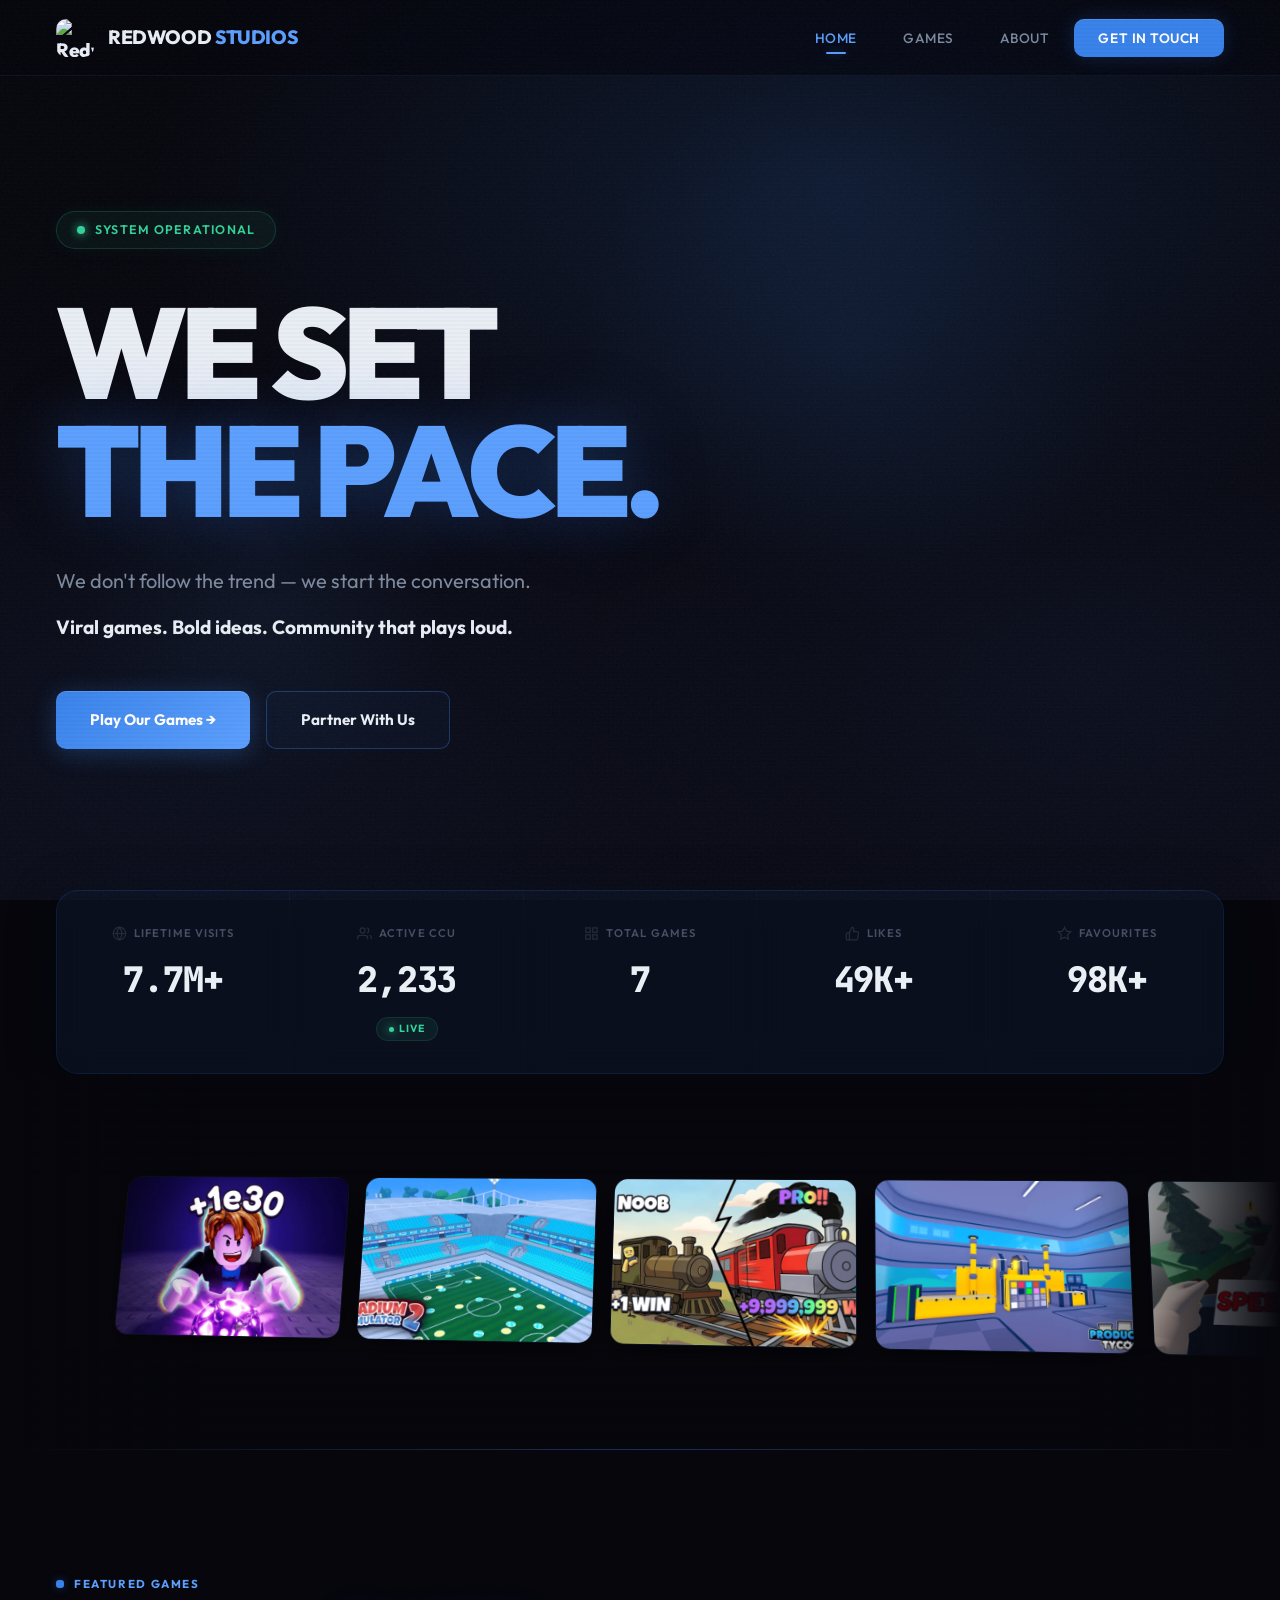
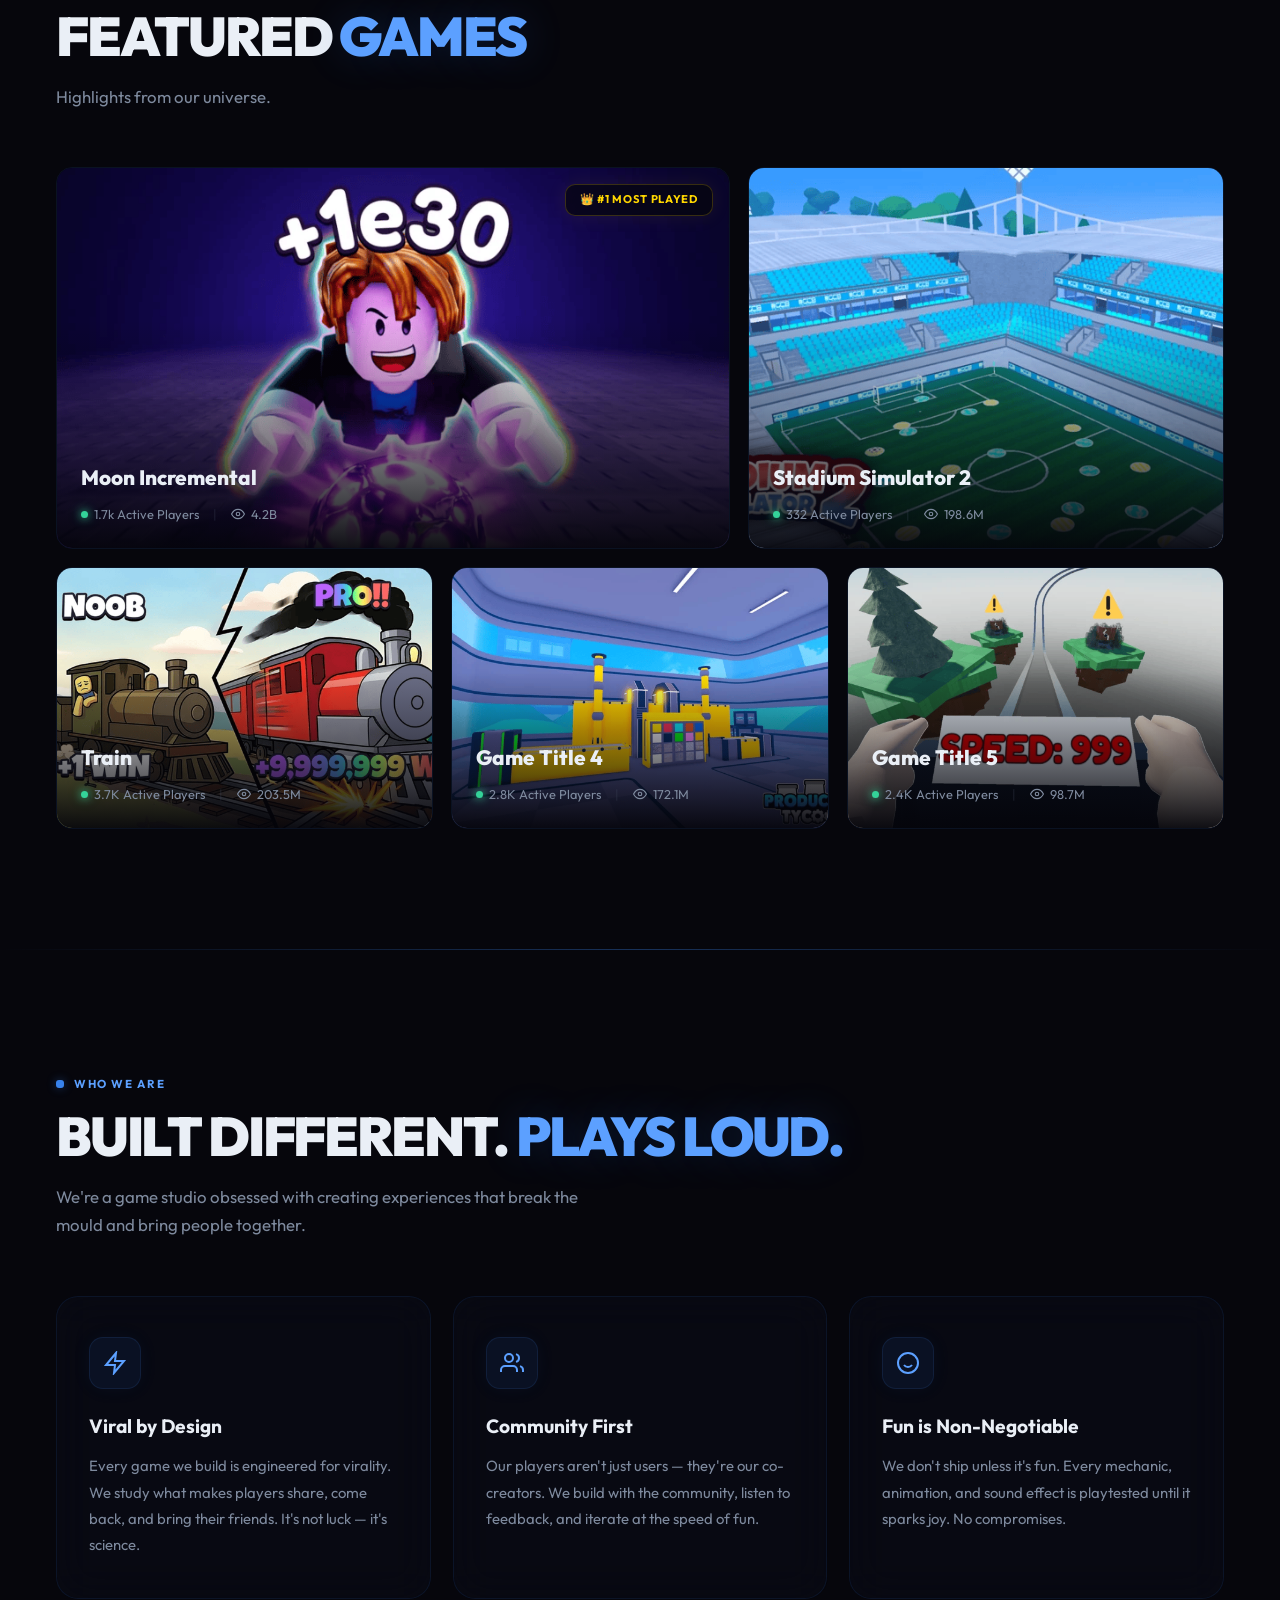
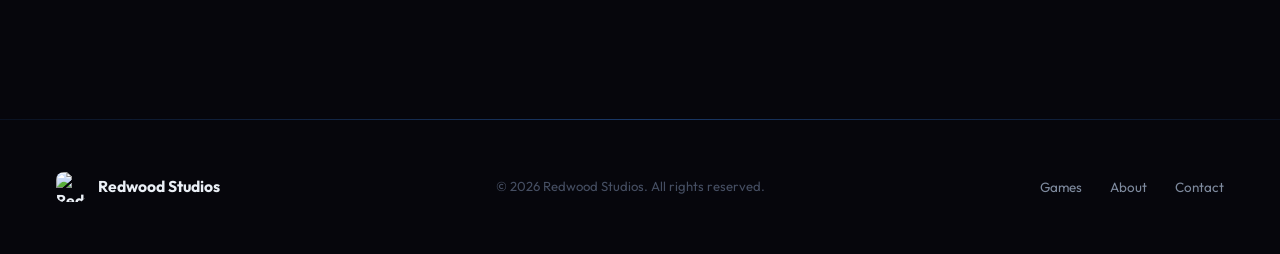
==== index.html @ 692e5b9f "Update index.html" ====
<!DOCTYPE html>
<html lang="en">
<head>
  <meta charset="UTF-8">
  <meta name="viewport" content="width=device-width, initial-scale=1.0">
  <title>Redwood Studios</title>
  <link rel="icon" href="logo.png" type="image/png">
  <link rel="stylesheet" href="styles.css">
</head>
<body>
  <div class="grid-texture"></div>

  <!-- Navigation -->
  <nav class="nav">
    <a href="index.html" class="nav-brand">
      <img src="logo.png" alt="Redwood Studios">
      <span>REDWOOD <span class="brand-highlight">STUDIOS</span></span>
    </a>
    <ul class="nav-links">
      <li><a href="index.html" class="active">Home</a></li>
      <li><a href="games.html">Games</a></li>
      <li><a href="about.html">About</a></li>
      <li><a href="contact.html" class="nav-cta">Get in Touch</a></li>
    </ul>
    <button class="mobile-toggle" aria-label="Menu">
      <span></span><span></span><span></span>
    </button>
  </nav>

  <!-- Hero -->
  <section class="hero">
    <div class="hero-bg"></div>
    <div class="hero-content">
      <div class="hero-badge">System Operational</div>
      <h1>WE SET<br><span class="highlight">THE PACE.</span></h1>
      <p class="hero-subtitle">We don't follow the trend — we start the conversation.</p>
      <p class="hero-tagline">Viral games. Bold ideas. Community that plays loud.</p>
      <div class="hero-buttons">
        <a href="games.html" class="btn-primary">Play Our Games &rarr;</a>
        <a href="contact.html" class="btn-outline">Partner With Us</a>
      </div>
    </div>
  </section>

  <!-- Stats Bar -->
  <div class="stats-bar">
    <div class="stats-container">
      <div class="stat-item">
        <div class="stat-icon">
          <svg fill="none" stroke="currentColor" stroke-width="2" viewBox="0 0 24 24"><circle cx="12" cy="12" r="10"/><line x1="2" y1="12" x2="22" y2="12"/><path d="M12 2a15.3 15.3 0 0 1 4 10 15.3 15.3 0 0 1-4 10 15.3 15.3 0 0 1-4-10 15.3 15.3 0 0 1 4-10z"/></svg>
          Lifetime Visits
        </div>
        <div class="stat-value"><span class="counter" data-target="7.8" data-suffix="M+" data-decimals="1">0</span></div>
      </div>
      <div class="stat-item">
        <div class="stat-icon">
          <svg fill="none" stroke="currentColor" stroke-width="2" viewBox="0 0 24 24"><path d="M17 21v-2a4 4 0 0 0-4-4H5a4 4 0 0 0-4 4v2"/><circle cx="9" cy="7" r="4"/><path d="M23 21v-2a4 4 0 0 0-3-3.87"/><path d="M16 3.13a4 4 0 0 1 0 7.75"/></svg>
          Active CCU
        </div>
        <div class="stat-value"><span class="counter" data-target="2256">0</span></div>
        <div class="stat-live">Live</div>
      </div>
      <div class="stat-item">
        <div class="stat-icon">
          <svg fill="none" stroke="currentColor" stroke-width="2" viewBox="0 0 24 24"><rect x="3" y="3" width="7" height="7"/><rect x="14" y="3" width="7" height="7"/><rect x="14" y="14" width="7" height="7"/><rect x="3" y="14" width="7" height="7"/></svg>
          Total Games
        </div>
        <div class="stat-value"><span class="counter" data-target="8">0</span></div>
      </div>
      <div class="stat-item">
        <div class="stat-icon">
          <svg fill="none" stroke="currentColor" stroke-width="2" viewBox="0 0 24 24"><path d="M14 9V5a3 3 0 0 0-3-3l-4 9v11h11.28a2 2 0 0 0 2-1.7l1.38-9a2 2 0 0 0-2-2.3H14z"/><path d="M7 22H4a2 2 0 0 1-2-2v-7a2 2 0 0 1 2-2h3"/></svg>
          Likes
        </div>
        <div class="stat-value"><span class="counter" data-target="50" data-suffix="K+">0</span></div>
      </div>
      <div class="stat-item">
        <div class="stat-icon">
          <svg fill="none" stroke="currentColor" stroke-width="2" viewBox="0 0 24 24"><polygon points="12 2 15.09 8.26 22 9.27 17 14.14 18.18 21.02 12 17.77 5.82 21.02 7 14.14 2 9.27 8.91 8.26 12 2"/></svg>
          Favourites
        </div>
        <div class="stat-value"><span class="counter" data-target="100" data-suffix="K+">0</span></div>
      </div>
    </div>
  </div>

  <!-- 3D Marquee Showcase -->
  <section class="marquee-section">
    <div class="marquee-fade-left"></div>
    <div class="marquee-fade-right"></div>
    <div class="marquee-wrapper">
      <!-- Row 1 -->
      <div class="marquee-track">
        <div class="marquee-card"><img src="thumb1.png" alt="Game 1"><div class="m-overlay"><div class="m-name">Game Title 1</div><div class="m-stats"><span class="active-dot"></span> 211.5K Playing</div></div></div>
        <div class="marquee-card"><img src="thumb2.png" alt="Game 2"><div class="m-overlay"><div class="m-name">Game Title 2</div><div class="m-stats"><span class="active-dot"></span> 10.4K Playing</div></div></div>
        <div class="marquee-card"><img src="thumb3.png" alt="Game 3"><div class="m-overlay"><div class="m-name">Game Title 3</div><div class="m-stats"><span class="active-dot"></span> 3.7K Playing</div></div></div>
        <div class="marquee-card"><img src="thumb4.png" alt="Game 4"><div class="m-overlay"><div class="m-name">Game Title 4</div><div class="m-stats"><span class="active-dot"></span> 2.8K Playing</div></div></div>
        <div class="marquee-card"><img src="thumb5.png" alt="Game 5"><div class="m-overlay"><div class="m-name">Game Title 5</div><div class="m-stats"><span class="active-dot"></span> 2.4K Playing</div></div></div>
        <div class="marquee-card"><img src="thumb6.png" alt="Game 6"><div class="m-overlay"><div class="m-name">Game Title 6</div><div class="m-stats"><span class="active-dot"></span> 2.1K Playing</div></div></div>
        <div class="marquee-card"><img src="thumb7.png" alt="Game 7"><div class="m-overlay"><div class="m-name">Game Title 7</div><div class="m-stats"><span class="active-dot"></span> 1.2K Playing</div></div></div>
        <div class="marquee-card"><img src="thumb8.png" alt="Game 8"><div class="m-overlay"><div class="m-name">Game Title 8</div><div class="m-stats"><span class="active-dot"></span> 977 Playing</div></div></div>
        <!-- Duplicate for seamless loop -->
        <div class="marquee-card"><img src="thumb1.png" alt="Game 1"><div class="m-overlay"><div class="m-name">Game Title 1</div><div class="m-stats"><span class="active-dot"></span> 211.5K Playing</div></div></div>
        <div class="marquee-card"><img src="thumb2.png" alt="Game 2"><div class="m-overlay"><div class="m-name">Game Title 2</div><div class="m-stats"><span class="active-dot"></span> 10.4K Playing</div></div></div>
        <div class="marquee-card"><img src="thumb3.png" alt="Game 3"><div class="m-overlay"><div class="m-name">Game Title 3</div><div class="m-stats"><span class="active-dot"></span> 3.7K Playing</div></div></div>
        <div class="marquee-card"><img src="thumb4.png" alt="Game 4"><div class="m-overlay"><div class="m-name">Game Title 4</div><div class="m-stats"><span class="active-dot"></span> 2.8K Playing</div></div></div>
        <div class="marquee-card"><img src="thumb5.png" alt="Game 5"><div class="m-overlay"><div class="m-name">Game Title 5</div><div class="m-stats"><span class="active-dot"></span> 2.4K Playing</div></div></div>
        <div class="marquee-card"><img src="thumb6.png" alt="Game 6"><div class="m-overlay"><div class="m-name">Game Title 6</div><div class="m-stats"><span class="active-dot"></span> 2.1K Playing</div></div></div>
        <div class="marquee-card"><img src="thumb7.png" alt="Game 7"><div class="m-overlay"><div class="m-name">Game Title 7</div><div class="m-stats"><span class="active-dot"></span> 1.2K Playing</div></div></div>
        <div class="marquee-card"><img src="thumb8.png" alt="Game 8"><div class="m-overlay"><div class="m-name">Game Title 8</div><div class="m-stats"><span class="active-dot"></span> 977 Playing</div></div></div>
      </div>
      <!-- Row 2 (reverse) -->
    </div>
  </section>

  <div class="section-divider"></div>

  <!-- Featured Games -->
  <section class="section">
    <div class="reveal">
      <div class="section-label">Featured Games</div>
      <h2 class="section-title">FEATURED <span class="highlight">GAMES</span></h2>
      <p class="section-subtitle">Highlights from our universe.</p>
    </div>

    <div class="featured-grid reveal-stagger">
      <div class="game-card reveal">
        <img src="thumb1.png" alt="Game 1" class="game-thumb">
        <div class="game-badge">&#128081; #1 Most Played</div>
        <div class="game-overlay">
          <div class="game-name">Moon Incremental</div>
          <div class="game-stats">
            <span class="game-stat-item"><span class="active-dot"></span> 1.7k Active Players</span>
            <span class="sep">|</span>
            <span class="game-stat-item"><svg width="14" height="14" fill="none" stroke="currentColor" stroke-width="2" viewBox="0 0 24 24"><path d="M1 12s4-8 11-8 11 8 11 8-4 8-11 8-11-8-11-8z"/><circle cx="12" cy="12" r="3"/></svg> 4.2B</span>
          </div>
        </div>
      </div>
      <div class="game-card reveal">
        <img src="thumb2.png" alt="Game 2" class="game-thumb">
        <div class="game-overlay">
          <div class="game-name">Stadium Simulator 2</div>
          <div class="game-stats">
            <span class="game-stat-item"><span class="active-dot"></span> 332 Active Players</span>
            <span class="sep">|</span>
            <span class="game-stat-item"><svg width="14" height="14" fill="none" stroke="currentColor" stroke-width="2" viewBox="0 0 24 24"><path d="M1 12s4-8 11-8 11 8 11 8-4 8-11 8-11-8-11-8z"/><circle cx="12" cy="12" r="3"/></svg> 198.6M</span>
          </div>
        </div>
      </div>
      <div class="game-card reveal">
        <img src="thumb3.png" alt="Game 3" class="game-thumb">
        <div class="game-overlay">
          <div class="game-name">Train </div>
          <div class="game-stats">
            <span class="game-stat-item"><span class="active-dot"></span> 3.7K Active Players</span>
            <span class="sep">|</span>
            <span class="game-stat-item"><svg width="14" height="14" fill="none" stroke="currentColor" stroke-width="2" viewBox="0 0 24 24"><path d="M1 12s4-8 11-8 11 8 11 8-4 8-11 8-11-8-11-8z"/><circle cx="12" cy="12" r="3"/></svg> 203.5M</span>
          </div>
        </div>
      </div>
      <div class="game-card reveal">
        <img src="thumb4.png" alt="Game 4" class="game-thumb">
        <div class="game-overlay">
          <div class="game-name">Game Title 4</div>
          <div class="game-stats">
            <span class="game-stat-item"><span class="active-dot"></span> 2.8K Active Players</span>
            <span class="sep">|</span>
            <span class="game-stat-item"><svg width="14" height="14" fill="none" stroke="currentColor" stroke-width="2" viewBox="0 0 24 24"><path d="M1 12s4-8 11-8 11 8 11 8-4 8-11 8-11-8-11-8z"/><circle cx="12" cy="12" r="3"/></svg> 172.1M</span>
          </div>
        </div>
      </div>
      <div class="game-card reveal">
        <img src="thumb5.png" alt="Game 5" class="game-thumb">
        <div class="game-overlay">
          <div class="game-name">Game Title 5</div>
          <div class="game-stats">
            <span class="game-stat-item"><span class="active-dot"></span> 2.4K Active Players</span>
            <span class="sep">|</span>
            <span class="game-stat-item"><svg width="14" height="14" fill="none" stroke="currentColor" stroke-width="2" viewBox="0 0 24 24"><path d="M1 12s4-8 11-8 11 8 11 8-4 8-11 8-11-8-11-8z"/><circle cx="12" cy="12" r="3"/></svg> 98.7M</span>
          </div>
        </div>
      </div>
    </div>
  </section>

  <div class="section-divider"></div>

  <!-- Who We Are -->
  <section class="section">
    <div class="reveal">
      <div class="section-label">Who We Are</div>
      <h2 class="section-title">BUILT DIFFERENT. <span class="highlight">PLAYS LOUD.</span></h2>
      <p class="section-subtitle">We're a game studio obsessed with creating experiences that break the mould and bring people together.</p>
    </div>

    <div class="about-cards reveal-stagger">
      <div class="glass-card reveal">
        <div class="card-icon">
          <svg width="24" height="24" fill="none" stroke="currentColor" stroke-width="2" viewBox="0 0 24 24"><polygon points="13 2 3 14 12 14 11 22 21 10 12 10 13 2"/></svg>
        </div>
        <h3>Viral by Design</h3>
        <p>Every game we build is engineered for virality. We study what makes players share, come back, and bring their friends. It's not luck — it's science.</p>
      </div>
      <div class="glass-card reveal">
        <div class="card-icon">
          <svg width="24" height="24" fill="none" stroke="currentColor" stroke-width="2" viewBox="0 0 24 24"><path d="M17 21v-2a4 4 0 0 0-4-4H5a4 4 0 0 0-4 4v2"/><circle cx="9" cy="7" r="4"/><path d="M23 21v-2a4 4 0 0 0-3-3.87"/><path d="M16 3.13a4 4 0 0 1 0 7.75"/></svg>
        </div>
        <h3>Community First</h3>
        <p>Our players aren't just users — they're our co-creators. We build with the community, listen to feedback, and iterate at the speed of fun.</p>
      </div>
      <div class="glass-card reveal">
        <div class="card-icon">
          <svg width="24" height="24" fill="none" stroke="currentColor" stroke-width="2" viewBox="0 0 24 24"><circle cx="12" cy="12" r="10"/><path d="M8 14s1.5 2 4 2 4-2 4-2"/><line x1="9" y1="9" x2="9.01" y2="9"/><line x1="15" y1="9" x2="15.01" y2="9"/></svg>
        </div>
        <h3>Fun is Non-Negotiable</h3>
        <p>We don't ship unless it's fun. Every mechanic, animation, and sound effect is playtested until it sparks joy. No compromises.</p>
      </div>
    </div>
  </section>

  <!-- Footer -->
  <footer class="footer">
    <div class="footer-brand">
      <img src="logo.png" alt="Redwood Studios">
      <span>Redwood Studios</span>
    </div>
    <p class="footer-copy">&copy; 2026 Redwood Studios. All rights reserved.</p>
    <ul class="footer-links">
      <li><a href="games.html">Games</a></li>
      <li><a href="about.html">About</a></li>
      <li><a href="contact.html">Contact</a></li>
    </ul>
  </footer>

  <script src="script.js"></script>
</body>
</html>
---- styles.css ----
@import url('https://fonts.googleapis.com/css2?family=Outfit:wght@300;400;500;600;700;800;900&family=JetBrains+Mono:wght@400;500;600&display=swap');

*, *::before, *::after { margin: 0; padding: 0; box-sizing: border-box; }

:root {
  --bg-primary: #06060c;
  --bg-secondary: #0a0a14;
  --bg-card: rgba(12, 14, 28, 0.6);
  --bg-glass: rgba(10, 12, 24, 0.5);
  --border-subtle: rgba(56, 130, 235, 0.1);
  --border-glow: rgba(56, 130, 235, 0.35);
  --border-bright: rgba(92, 160, 255, 0.5);
  --blue-primary: #3882eb;
  --blue-bright: #5ca0ff;
  --blue-dim: #2a5fad;
  --blue-glow: rgba(56, 130, 235, 0.4);
  --green-active: #34d399;
  --text-primary: #eaeff6;
  --text-secondary: #7e8a9e;
  --text-muted: #454e62;
  --font-display: 'Outfit', sans-serif;
  --font-mono: 'JetBrains Mono', monospace;
  --radius-sm: 10px;
  --radius-md: 16px;
  --radius-lg: 22px;
  --ease-out: cubic-bezier(0.25, 0.46, 0.45, 0.94);
}

html { scroll-behavior: smooth; }

body {
  font-family: var(--font-display);
  background: var(--bg-primary);
  color: var(--text-primary);
  line-height: 1.6;
  overflow-x: hidden;
  -webkit-font-smoothing: antialiased;
}

a { text-decoration: none; color: inherit; }
img { max-width: 100%; display: block; }
button { cursor: pointer; font-family: inherit; border: none; }

/* Grain */
body::after {
  content: '';
  position: fixed;
  inset: 0;
  background-image: url("data:image/svg+xml,%3Csvg viewBox='0 0 512 512' xmlns='http://www.w3.org/2000/svg'%3E%3Cfilter id='n'%3E%3CfeTurbulence type='fractalNoise' baseFrequency='0.75' numOctaves='4' stitchTiles='stitch'/%3E%3C/filter%3E%3Crect width='100%25' height='100%25' filter='url(%23n)' opacity='0.035'/%3E%3C/svg%3E");
  pointer-events: none;
  z-index: 9999;
}
/* Scanlines */
body::before {
  content: '';
  position: fixed;
  inset: 0;
  background: repeating-linear-gradient(0deg, transparent, transparent 2px, rgba(0,0,0,0.02) 2px, rgba(0,0,0,0.02) 4px);
  pointer-events: none;
  z-index: 9998;
}

/* Grid lines bg */
.grid-texture {
  position: fixed;
  inset: 0;
  background-image:
    linear-gradient(rgba(56,130,235,0.018) 1px, transparent 1px),
    linear-gradient(90deg, rgba(56,130,235,0.018) 1px, transparent 1px);
  background-size: 60px 60px;
  pointer-events: none;
  z-index: 0;
}

/* ── NAV ── */
.nav {
  position: fixed; top: 0; left: 0; right: 0; z-index: 1000;
  padding: 0 56px; height: 76px;
  display: flex; align-items: center; justify-content: space-between;
  background: rgba(6,6,12,0.6);
  backdrop-filter: blur(24px) saturate(1.4);
  border-bottom: 1px solid var(--border-subtle);
}
.nav-brand { display: flex; align-items: center; gap: 14px; font-weight: 800; font-size: 1.2rem; letter-spacing: -0.02em; }
.nav-brand img { width: 38px; height: 38px; border-radius: 10px; }
.nav-brand .brand-highlight { color: var(--blue-bright); }
.nav-links { display: flex; align-items: center; gap: 6px; list-style: none; }
.nav-links a { padding: 9px 20px; border-radius: 10px; font-size: 0.85rem; font-weight: 500; color: var(--text-secondary); letter-spacing: 0.04em; text-transform: uppercase; transition: all 0.25s; position: relative; }
.nav-links a:hover { color: var(--text-primary); background: rgba(56,130,235,0.06); }
.nav-links a.active { color: var(--blue-bright); }
.nav-links a.active::after { content: ''; position: absolute; bottom: 2px; left: 50%; transform: translateX(-50%); width: 20px; height: 2px; background: var(--blue-bright); border-radius: 2px; box-shadow: 0 0 8px var(--blue-glow); }
.nav-cta { padding: 10px 24px !important; background: var(--blue-primary) !important; color: #fff !important; border-radius: 10px !important; font-weight: 600 !important; box-shadow: 0 0 20px rgba(56,130,235,0.2), inset 0 1px 0 rgba(255,255,255,0.1); transition: all 0.3s !important; }
.nav-cta:hover { background: var(--blue-bright) !important; transform: translateY(-2px) !important; box-shadow: 0 4px 30px rgba(56,130,235,0.4) !important; }
.nav-cta::after { display: none !important; }
.mobile-toggle { display: none; flex-direction: column; gap: 5px; background: none; padding: 4px; }
.mobile-toggle span { display: block; width: 24px; height: 2px; background: var(--text-secondary); border-radius: 2px; }

/* ── HERO ── */
.hero { position: relative; min-height: 100vh; display: flex; flex-direction: column; justify-content: center; padding: 140px 56px 80px; overflow: hidden; }
.hero-bg { position: absolute; inset: 0; background: radial-gradient(ellipse 90% 70% at 65% 20%, rgba(56,130,235,0.14), transparent 60%), radial-gradient(ellipse 50% 40% at 15% 80%, rgba(42,95,173,0.08), transparent), radial-gradient(ellipse 40% 35% at 85% 75%, rgba(56,130,235,0.06), transparent), linear-gradient(180deg, var(--bg-primary), var(--bg-secondary)); z-index: 0; }
.hero-bg::before { content: ''; position: absolute; top: 5%; right: 10%; width: 600px; height: 600px; background: radial-gradient(circle, rgba(56,130,235,0.08), transparent 65%); border-radius: 50%; animation: float-orb 8s ease-in-out infinite; }
.hero-bg::after { content: ''; position: absolute; bottom: 10%; left: 5%; width: 400px; height: 400px; background: radial-gradient(circle, rgba(92,160,255,0.05), transparent 65%); border-radius: 50%; animation: float-orb 10s ease-in-out infinite reverse; }
@keyframes float-orb { 0%,100% { transform: translate(0,0) scale(1); opacity: 0.6; } 33% { transform: translate(30px,-20px) scale(1.05); opacity: 1; } 66% { transform: translate(-15px,15px) scale(0.97); opacity: 0.8; } }

.hero-content { position: relative; z-index: 1; max-width: 840px; }
.hero-badge { display: inline-flex; align-items: center; gap: 10px; padding: 8px 20px; background: rgba(52,211,153,0.06); border: 1px solid rgba(52,211,153,0.18); border-radius: 100px; font-size: 0.78rem; font-weight: 600; color: var(--green-active); text-transform: uppercase; letter-spacing: 0.1em; margin-bottom: 44px; animation: fade-down 0.6s ease-out; box-shadow: 0 0 20px rgba(52,211,153,0.06); }
.hero-badge::before { content: ''; width: 8px; height: 8px; background: var(--green-active); border-radius: 50%; box-shadow: 0 0 10px var(--green-active); animation: blink-dot 2s ease-in-out infinite; }
@keyframes blink-dot { 0%,100% { opacity: 1; } 50% { opacity: 0.3; } }

.hero h1 { font-size: clamp(4.5rem, 10vw, 8rem); font-weight: 900; line-height: 0.92; letter-spacing: -0.055em; margin-bottom: 36px; animation: hero-text-in 0.8s ease-out 0.1s both; }
.hero h1 .highlight { color: var(--blue-bright); text-shadow: 0 0 60px rgba(56,130,235,0.3), 0 0 120px rgba(56,130,235,0.1); }
@keyframes hero-text-in { from { opacity: 0; transform: translateY(50px) skewY(2deg); } to { opacity: 1; transform: translateY(0) skewY(0); } }

.hero-subtitle { font-size: 1.25rem; color: var(--text-secondary); max-width: 540px; line-height: 1.7; margin-bottom: 14px; animation: fade-up 0.7s ease-out 0.3s both; }
.hero-tagline { font-size: 1.2rem; font-weight: 700; color: var(--text-primary); margin-bottom: 48px; animation: fade-up 0.7s ease-out 0.4s both; }
.hero-buttons { display: flex; gap: 16px; animation: fade-up 0.7s ease-out 0.5s both; }

.btn-primary { display: inline-flex; align-items: center; gap: 10px; padding: 16px 34px; background: linear-gradient(135deg, var(--blue-primary), var(--blue-bright)); color: #fff; font-weight: 700; font-size: 0.95rem; border-radius: var(--radius-sm); transition: all 0.3s; box-shadow: 0 4px 24px rgba(56,130,235,0.3), inset 0 1px 0 rgba(255,255,255,0.15); position: relative; overflow: hidden; }
.btn-primary::before { content: ''; position: absolute; inset: 0; background: linear-gradient(135deg, transparent 40%, rgba(255,255,255,0.12) 50%, transparent 60%); transform: translateX(-100%); transition: transform 0.6s; }
.btn-primary:hover::before { transform: translateX(100%); }
.btn-primary:hover { transform: translateY(-3px); box-shadow: 0 8px 40px rgba(56,130,235,0.45); }

.btn-outline { display: inline-flex; align-items: center; gap: 10px; padding: 16px 34px; background: rgba(56,130,235,0.04); color: var(--text-primary); font-weight: 700; font-size: 0.95rem; border-radius: var(--radius-sm); border: 1px solid var(--border-glow); transition: all 0.3s; }
.btn-outline:hover { background: rgba(56,130,235,0.1); border-color: var(--blue-bright); transform: translateY(-3px); box-shadow: 0 8px 30px rgba(56,130,235,0.15); }

/* ── STATS BAR ── */
.stats-bar { padding: 0 56px; position: relative; z-index: 1; margin-top: -10px; }
.stats-container { display: grid; grid-template-columns: repeat(5, 1fr); gap: 1px; background: var(--border-subtle); border-radius: var(--radius-lg); overflow: hidden; border: 1px solid var(--border-subtle); box-shadow: 0 8px 48px rgba(0,0,0,0.4), 0 0 60px rgba(56,130,235,0.05); }
.stat-item { background: var(--bg-glass); backdrop-filter: blur(16px); padding: 32px 28px; text-align: center; position: relative; transition: all 0.35s; overflow: hidden; }
.stat-item::before { content: ''; position: absolute; inset: 0; background: radial-gradient(circle at 50% 0%, rgba(56,130,235,0.06), transparent 70%); opacity: 0; transition: opacity 0.35s; }
.stat-item:hover::before { opacity: 1; }
.stat-item:hover { background: rgba(14,18,34,0.7); }
.stat-icon { display: inline-flex; align-items: center; gap: 7px; font-size: 0.7rem; font-weight: 600; color: var(--text-muted); text-transform: uppercase; letter-spacing: 0.1em; margin-bottom: 10px; }
.stat-icon svg { width: 15px; height: 15px; opacity: 0.45; }
.stat-value { font-size: 2.2rem; font-weight: 800; font-family: var(--font-mono); letter-spacing: -0.03em; }
.stat-value .suffix { color: var(--blue-bright); }
.stat-live { display: inline-flex; align-items: center; gap: 5px; margin-top: 8px; padding: 3px 12px; background: rgba(52,211,153,0.08); border: 1px solid rgba(52,211,153,0.12); border-radius: 100px; font-size: 0.65rem; font-weight: 700; color: var(--green-active); text-transform: uppercase; letter-spacing: 0.1em; }
.stat-live::before { content: ''; width: 5px; height: 5px; background: var(--green-active); border-radius: 50%; box-shadow: 0 0 8px var(--green-active); animation: blink-dot 2s ease-in-out infinite; }

/* ── 3D MARQUEE ── */
.marquee-section { padding: 80px 0 40px; overflow: hidden; position: relative; }
.marquee-section::before { content: ''; position: absolute; top: 0; left: 0; right: 0; height: 100px; background: linear-gradient(180deg, var(--bg-primary), transparent); z-index: 2; pointer-events: none; }
.marquee-section::after { content: ''; position: absolute; bottom: 0; left: 0; right: 0; height: 100px; background: linear-gradient(0deg, var(--bg-primary), transparent); z-index: 2; pointer-events: none; }
.marquee-fade-left, .marquee-fade-right { position: absolute; top: 0; bottom: 0; width: 200px; z-index: 3; pointer-events: none; }
.marquee-fade-left { left: 0; background: linear-gradient(90deg, var(--bg-primary), transparent); }
.marquee-fade-right { right: 0; background: linear-gradient(270deg, var(--bg-primary), transparent); }

.marquee-wrapper { perspective: 1000px; padding: 30px 0; }
.marquee-track { display: flex; gap: 20px; width: max-content; animation: marquee-scroll 45s linear infinite; transform: rotateX(8deg) rotateY(-5deg) rotateZ(1.5deg); transform-origin: center center; }
.marquee-track:hover { animation-play-state: paused; }
@keyframes marquee-scroll { 0% { transform: translateX(0) rotateX(8deg) rotateY(-5deg) rotateZ(1.5deg); } 100% { transform: translateX(-50%) rotateX(8deg) rotateY(-5deg) rotateZ(1.5deg); } }

.marquee-track-reverse { animation-direction: reverse; margin-top: 20px; }

.marquee-card { flex-shrink: 0; width: 280px; height: 195px; border-radius: var(--radius-md); overflow: hidden; border: 1px solid var(--border-subtle); position: relative; transition: all 0.4s; box-shadow: 0 8px 32px rgba(0,0,0,0.5); }
.marquee-card:hover { transform: scale(1.1) translateY(-10px); border-color: var(--border-bright); box-shadow: 0 20px 56px rgba(0,0,0,0.6), 0 0 40px var(--blue-glow); z-index: 10; }
.marquee-card img { width: 100%; height: 100%; object-fit: cover; transition: transform 0.5s; }
.marquee-card:hover img { transform: scale(1.12); }
.marquee-card .m-overlay { position: absolute; inset: 0; background: linear-gradient(0deg, rgba(6,6,12,0.92) 0%, transparent 50%); padding: 16px; display: flex; flex-direction: column; justify-content: flex-end; opacity: 0; transition: opacity 0.3s; }
.marquee-card:hover .m-overlay { opacity: 1; }
.marquee-card .m-name { font-size: 0.9rem; font-weight: 700; }
.marquee-card .m-stats { font-size: 0.7rem; color: var(--text-secondary); display: flex; align-items: center; gap: 6px; margin-top: 4px; }

/* ── SECTIONS ── */
.section { padding: 120px 56px; position: relative; }
.section-label { display: inline-flex; align-items: center; gap: 10px; font-size: 0.72rem; font-weight: 700; color: var(--blue-bright); text-transform: uppercase; letter-spacing: 0.14em; margin-bottom: 14px; }
.section-label::before { content: ''; width: 8px; height: 8px; background: var(--blue-primary); border-radius: 3px; box-shadow: 0 0 10px var(--blue-glow); }
.section-title { font-size: clamp(2.2rem, 4.5vw, 3.4rem); font-weight: 900; letter-spacing: -0.04em; margin-bottom: 18px; line-height: 1.05; }
.section-title .highlight { color: var(--blue-bright); text-shadow: 0 0 40px rgba(56,130,235,0.2); }
.section-subtitle { color: var(--text-secondary); font-size: 1.05rem; max-width: 540px; margin-bottom: 56px; line-height: 1.7; }

/* ── FEATURED GAMES ── */
.featured-grid { display: grid; grid-template-columns: repeat(12, 1fr); grid-template-rows: auto auto; gap: 18px; }
.game-card { position: relative; border-radius: var(--radius-md); overflow: hidden; border: 1px solid var(--border-subtle); transition: all 0.45s; cursor: pointer; }
.game-card::after { content: ''; position: absolute; inset: 0; border-radius: inherit; box-shadow: inset 0 0 0 1px transparent; transition: box-shadow 0.45s; pointer-events: none; z-index: 3; }
.game-card:hover { border-color: var(--border-glow); transform: translateY(-6px) scale(1.01); box-shadow: 0 24px 64px rgba(0,0,0,0.5), 0 0 50px rgba(56,130,235,0.1); }
.game-card:hover::after { box-shadow: inset 0 0 0 1px var(--border-glow); }
.game-card:nth-child(1) { grid-column: span 7; }
.game-card:nth-child(2) { grid-column: span 5; }
.game-card:nth-child(3) { grid-column: span 4; }
.game-card:nth-child(4) { grid-column: span 4; }
.game-card:nth-child(5) { grid-column: span 4; }

.game-card .game-thumb { width: 100%; height: 100%; min-height: 260px; object-fit: cover; transition: transform 0.6s; }
.game-card:nth-child(1) .game-thumb { min-height: 380px; }
.game-card:hover .game-thumb { transform: scale(1.06); }
.game-card .game-overlay { position: absolute; inset: 0; background: linear-gradient(0deg, rgba(4,4,10,0.95) 0%, rgba(4,4,10,0.3) 40%, rgba(4,4,10,0) 60%); padding: 24px; display: flex; flex-direction: column; justify-content: flex-end; }
.game-card .game-name { font-size: 1.3rem; font-weight: 800; margin-bottom: 10px; }
.game-card .game-stats { display: flex; align-items: center; gap: 14px; font-size: 0.8rem; color: var(--text-secondary); }
.game-stat-item { display: flex; align-items: center; gap: 6px; }
.active-dot { width: 7px; height: 7px; background: var(--green-active); border-radius: 50%; box-shadow: 0 0 8px var(--green-active), 0 0 16px rgba(52,211,153,0.3); animation: blink-dot 2s ease-in-out infinite; }
.game-stats .sep { color: var(--text-muted); opacity: 0.3; }
.game-badge { position: absolute; top: 16px; right: 16px; display: inline-flex; align-items: center; gap: 7px; padding: 6px 14px; background: rgba(6,6,12,0.7); backdrop-filter: blur(12px); border: 1px solid rgba(255,215,0,0.2); border-radius: 10px; font-size: 0.7rem; font-weight: 700; color: #ffd700; text-transform: uppercase; letter-spacing: 0.06em; box-shadow: 0 0 20px rgba(255,215,0,0.08); z-index: 3; }

/* ── GLASS CARDS ── */
.about-cards { display: grid; grid-template-columns: repeat(3, 1fr); gap: 22px; }
.glass-card { background: var(--bg-glass); backdrop-filter: blur(20px); border: 1px solid var(--border-subtle); border-radius: var(--radius-lg); padding: 40px 32px; transition: all 0.4s; position: relative; overflow: hidden; }
.glass-card::before { content: ''; position: absolute; top: 0; left: 0; right: 0; height: 1px; background: linear-gradient(90deg, transparent, rgba(56,130,235,0.3), transparent); opacity: 0; transition: opacity 0.4s; }
.glass-card:hover { border-color: var(--border-glow); transform: translateY(-6px); box-shadow: 0 20px 56px rgba(0,0,0,0.35), 0 0 40px rgba(56,130,235,0.06); }
.glass-card:hover::before { opacity: 1; }
.glass-card .card-icon { width: 52px; height: 52px; display: flex; align-items: center; justify-content: center; background: rgba(56,130,235,0.08); border: 1px solid rgba(56,130,235,0.12); border-radius: 14px; margin-bottom: 22px; color: var(--blue-bright); box-shadow: 0 0 20px rgba(56,130,235,0.06); }
.glass-card h3 { font-size: 1.2rem; font-weight: 700; margin-bottom: 12px; }
.glass-card p { color: var(--text-secondary); font-size: 0.93rem; line-height: 1.75; }

.section-divider { width: 100%; height: 1px; background: linear-gradient(90deg, transparent, var(--border-glow) 50%, transparent); }

/* ── GAMES PAGE ── */
.games-header { padding: 130px 56px 44px; }
.games-header .back-link { display: inline-flex; align-items: center; gap: 8px; color: var(--text-secondary); font-size: 0.85rem; margin-bottom: 36px; transition: all 0.25s; padding: 6px 14px; border-radius: 8px; }
.games-header .back-link:hover { color: var(--text-primary); background: rgba(56,130,235,0.06); }
.games-count { color: var(--text-muted); font-size: 0.78rem; font-weight: 600; letter-spacing: 0.1em; text-transform: uppercase; margin-top: 10px; }
.search-bar { margin-top: 28px; max-width: 400px; position: relative; }
.search-bar input { width: 100%; padding: 14px 18px 14px 46px; background: var(--bg-glass); backdrop-filter: blur(12px); border: 1px solid var(--border-subtle); border-radius: var(--radius-sm); color: var(--text-primary); font-family: var(--font-display); font-size: 0.92rem; outline: none; transition: all 0.3s; }
.search-bar input::placeholder { color: var(--text-muted); }
.search-bar input:focus { border-color: var(--border-glow); box-shadow: 0 0 24px rgba(56,130,235,0.08); }
.search-bar svg { position: absolute; left: 16px; top: 50%; transform: translateY(-50%); width: 17px; height: 17px; color: var(--text-muted); }

.games-grid { display: grid; grid-template-columns: repeat(4, 1fr); gap: 20px; padding: 24px 56px 120px; }
.catalog-card { position: relative; border-radius: var(--radius-md); overflow: hidden; border: 1px solid var(--border-subtle); transition: all 0.4s; cursor: pointer; aspect-ratio: 1; }
.catalog-card:hover { border-color: var(--border-glow); transform: translateY(-6px); box-shadow: 0 20px 56px rgba(0,0,0,0.5), 0 0 40px rgba(56,130,235,0.08); }
.catalog-card .cat-thumb { width: 100%; height: 100%; object-fit: cover; transition: transform 0.5s; }
.catalog-card:hover .cat-thumb { transform: scale(1.07); }
.catalog-card .cat-overlay { position: absolute; inset: 0; background: linear-gradient(0deg, rgba(4,4,10,0.95) 0%, rgba(4,4,10,0) 45%); padding: 20px; display: flex; flex-direction: column; justify-content: flex-end; }
.catalog-card .cat-name { font-size: 1.05rem; font-weight: 700; margin-bottom: 10px; }
.catalog-card .cat-stats { display: flex; align-items: center; gap: 12px; font-size: 0.74rem; color: var(--text-secondary); flex-wrap: wrap; }
.cat-stat-badge { display: inline-flex; align-items: center; gap: 5px; padding: 4px 10px; background: rgba(52,211,153,0.08); border: 1px solid rgba(52,211,153,0.12); border-radius: 8px; color: var(--green-active); font-weight: 600; }

/* ── ABOUT PAGE ── */
.about-hero { padding: 150px 56px 80px; text-align: center; position: relative; }
.about-hero::before { content: ''; position: absolute; top: 60px; left: 50%; transform: translateX(-50%); width: 700px; height: 500px; background: radial-gradient(circle, rgba(56,130,235,0.1), transparent 65%); pointer-events: none; }
.about-hero h1 { font-size: clamp(2.8rem, 6vw, 4.5rem); font-weight: 900; letter-spacing: -0.04em; margin-bottom: 24px; position: relative; }
.about-hero p { color: var(--text-secondary); max-width: 620px; margin: 0 auto 56px; font-size: 1.15rem; line-height: 1.75; position: relative; }

.about-section { padding: 60px 56px; }
.about-grid { display: grid; grid-template-columns: 1fr 1fr; gap: 56px; align-items: center; margin-bottom: 100px; }
.about-text h2 { font-size: 2rem; font-weight: 800; margin-bottom: 20px; letter-spacing: -0.03em; line-height: 1.1; }
.about-text p { color: var(--text-secondary); line-height: 1.8; margin-bottom: 16px; font-size: 1rem; }
.about-visual { background: var(--bg-glass); border: 1px solid var(--border-subtle); border-radius: var(--radius-lg); padding: 56px; display: flex; align-items: center; justify-content: center; min-height: 320px; position: relative; overflow: hidden; }
.about-visual::before { content: ''; position: absolute; inset: 0; background: radial-gradient(circle at 30% 40%, rgba(56,130,235,0.06), transparent 60%); }

.values-grid { display: grid; grid-template-columns: repeat(3, 1fr); gap: 22px; margin-top: 56px; }
.value-card { background: var(--bg-glass); backdrop-filter: blur(20px); border: 1px solid var(--border-subtle); border-radius: var(--radius-lg); padding: 36px 30px; transition: all 0.4s; position: relative; overflow: hidden; }
.value-card::after { content: ''; position: absolute; top: -40px; right: -40px; width: 120px; height: 120px; background: radial-gradient(circle, rgba(56,130,235,0.06), transparent 70%); border-radius: 50%; transition: all 0.4s; }
.value-card:hover { border-color: var(--border-glow); transform: translateY(-5px); box-shadow: 0 16px 48px rgba(0,0,0,0.3); }
.value-card:hover::after { transform: scale(1.5); }
.value-number { font-family: var(--font-mono); font-size: 0.75rem; color: var(--blue-dim); margin-bottom: 16px; letter-spacing: 0.05em; }
.value-card h3 { font-size: 1.15rem; font-weight: 700; margin-bottom: 12px; }
.value-card p { color: var(--text-secondary); font-size: 0.9rem; line-height: 1.75; }

/* ── CONTACT PAGE ── */
.contact-hero { padding: 150px 56px 64px; text-align: center; position: relative; }
.contact-content { padding: 0 56px 120px; display: grid; grid-template-columns: 1fr 1fr; gap: 44px; max-width: 1060px; margin: 0 auto; }
.contact-info { display: flex; flex-direction: column; gap: 20px; }
.contact-card { background: var(--bg-glass); backdrop-filter: blur(20px); border: 1px solid var(--border-subtle); border-radius: var(--radius-lg); padding: 28px 26px; display: flex; align-items: flex-start; gap: 18px; transition: all 0.4s; }
.contact-card:hover { border-color: var(--border-glow); transform: translateY(-4px); box-shadow: 0 16px 48px rgba(0,0,0,0.3), 0 0 24px rgba(56,130,235,0.05); }
.contact-card-icon { width: 48px; height: 48px; min-width: 48px; display: flex; align-items: center; justify-content: center; background: rgba(56,130,235,0.08); border: 1px solid rgba(56,130,235,0.12); border-radius: 12px; color: var(--blue-bright); box-shadow: 0 0 16px rgba(56,130,235,0.06); }
.contact-card h3 { font-size: 0.98rem; font-weight: 700; margin-bottom: 5px; }
.contact-card p { color: var(--text-secondary); font-size: 0.88rem; }
.contact-card a { color: var(--blue-bright); font-size: 0.88rem; transition: all 0.25s; }
.contact-card a:hover { color: #fff; text-shadow: 0 0 12px var(--blue-glow); }

.contact-form { background: var(--bg-glass); backdrop-filter: blur(20px); border: 1px solid var(--border-subtle); border-radius: var(--radius-lg); padding: 40px 36px; position: relative; overflow: hidden; }
.contact-form::before { content: ''; position: absolute; top: 0; left: 0; right: 0; height: 1px; background: linear-gradient(90deg, transparent, rgba(56,130,235,0.3), transparent); }
.contact-form h3 { font-size: 1.25rem; font-weight: 700; margin-bottom: 28px; }
.form-group { margin-bottom: 20px; }
.form-group label { display: block; font-size: 0.78rem; font-weight: 600; color: var(--text-secondary); margin-bottom: 8px; text-transform: uppercase; letter-spacing: 0.08em; }
.form-group input, .form-group textarea { width: 100%; padding: 14px 18px; background: rgba(6,6,12,0.6); border: 1px solid var(--border-subtle); border-radius: var(--radius-sm); color: var(--text-primary); font-family: var(--font-display); font-size: 0.92rem; outline: none; transition: all 0.3s; resize: vertical; }
.form-group input:focus, .form-group textarea:focus { border-color: var(--border-glow); box-shadow: 0 0 20px rgba(56,130,235,0.08); }
.form-group textarea { min-height: 130px; }
.btn-submit { width: 100%; padding: 16px; background: linear-gradient(135deg, var(--blue-primary), var(--blue-bright)); color: #fff; font-weight: 700; font-size: 0.95rem; border-radius: var(--radius-sm); transition: all 0.3s; box-shadow: 0 4px 24px rgba(56,130,235,0.2); position: relative; overflow: hidden; }
.btn-submit::before { content: ''; position: absolute; inset: 0; background: linear-gradient(135deg, transparent 40%, rgba(255,255,255,0.12) 50%, transparent 60%); transform: translateX(-100%); transition: transform 0.5s; }
.btn-submit:hover::before { transform: translateX(100%); }
.btn-submit:hover { box-shadow: 0 8px 40px rgba(56,130,235,0.4); transform: translateY(-2px); }

/* ── FOOTER ── */
.footer { padding: 52px 56px; border-top: 1px solid var(--border-subtle); display: flex; align-items: center; justify-content: space-between; position: relative; }
.footer::before { content: ''; position: absolute; top: -1px; left: 0; right: 0; height: 1px; background: linear-gradient(90deg, transparent, var(--border-glow) 50%, transparent); }
.footer-brand { display: flex; align-items: center; gap: 12px; font-weight: 700; font-size: 0.98rem; }
.footer-brand img { width: 30px; height: 30px; border-radius: 8px; }
.footer-copy { color: var(--text-muted); font-size: 0.82rem; }
.footer-links { display: flex; gap: 28px; list-style: none; }
.footer-links a { color: var(--text-secondary); font-size: 0.84rem; transition: all 0.25s; }
.footer-links a:hover { color: var(--blue-bright); }

/* ── ANIMATIONS ── */
@keyframes fade-up { from { opacity: 0; transform: translateY(30px); } to { opacity: 1; transform: translateY(0); } }
@keyframes fade-down { from { opacity: 0; transform: translateY(-16px); } to { opacity: 1; transform: translateY(0); } }
.reveal { opacity: 0; transform: translateY(40px); transition: opacity 0.7s ease-out, transform 0.7s var(--ease-out); }
.reveal.visible { opacity: 1; transform: translateY(0); }
.reveal-stagger .reveal:nth-child(1) { transition-delay: 0s; }
.reveal-stagger .reveal:nth-child(2) { transition-delay: 0.1s; }
.reveal-stagger .reveal:nth-child(3) { transition-delay: 0.15s; }
.reveal-stagger .reveal:nth-child(4) { transition-delay: 0.2s; }
.reveal-stagger .reveal:nth-child(5) { transition-delay: 0.25s; }
.reveal-stagger .reveal:nth-child(6) { transition-delay: 0.3s; }

/* ── RESPONSIVE ── */
@media (max-width: 1024px) {
  .featured-grid { grid-template-columns: repeat(6, 1fr); }
  .game-card:nth-child(1) { grid-column: span 6; }
  .game-card:nth-child(2),.game-card:nth-child(3),.game-card:nth-child(4),.game-card:nth-child(5) { grid-column: span 3; }
  .games-grid { grid-template-columns: repeat(3, 1fr); }
  .stats-container { grid-template-columns: repeat(3, 1fr); }
}
@media (max-width: 768px) {
  .nav { padding: 0 24px; }
  .nav-links { display: none; }
  .mobile-toggle { display: flex; }
  .nav-links.open { display: flex; flex-direction: column; position: absolute; top: 76px; left: 0; right: 0; background: rgba(6,6,12,0.95); backdrop-filter: blur(24px); padding: 24px; border-bottom: 1px solid var(--border-subtle); gap: 4px; }
  .hero,.section,.about-hero,.about-section,.contact-hero,.games-header { padding-left: 24px; padding-right: 24px; }
  .stats-bar { padding: 0 24px; }
  .stats-container { grid-template-columns: repeat(2, 1fr); }
  .featured-grid { grid-template-columns: 1fr; }
  .game-card:nth-child(n) { grid-column: span 1; }
  .about-cards,.values-grid { grid-template-columns: 1fr; }
  .about-grid { grid-template-columns: 1fr; }
  .games-grid { grid-template-columns: repeat(2, 1fr); padding: 20px 24px 80px; }
  .contact-content { grid-template-columns: 1fr; padding: 0 24px 80px; }
  .footer { flex-direction: column; gap: 20px; text-align: center; padding: 36px 24px; }
  .hero h1 { font-size: clamp(3rem, 12vw, 5rem); }
}
@media (max-width: 480px) {
  .stats-container { grid-template-columns: 1fr; }
  .games-grid { grid-template-columns: 1fr; }
}
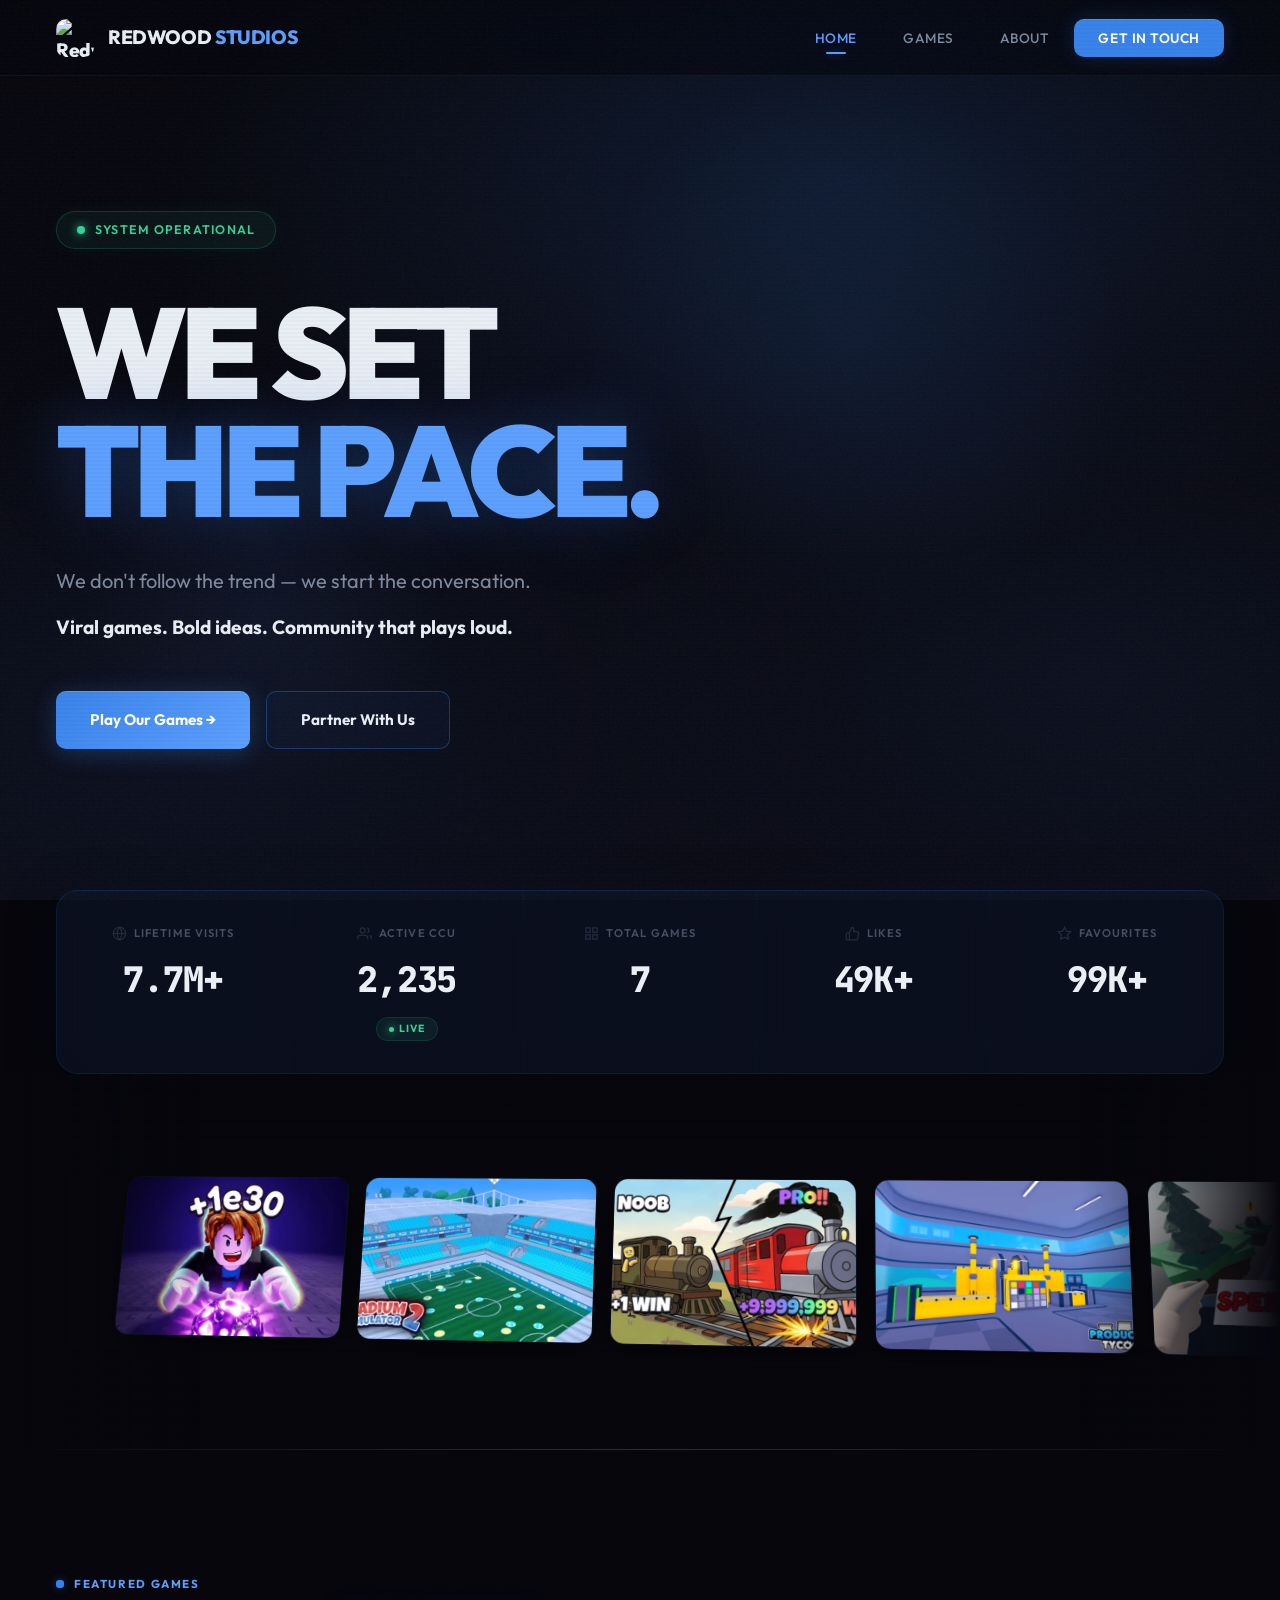
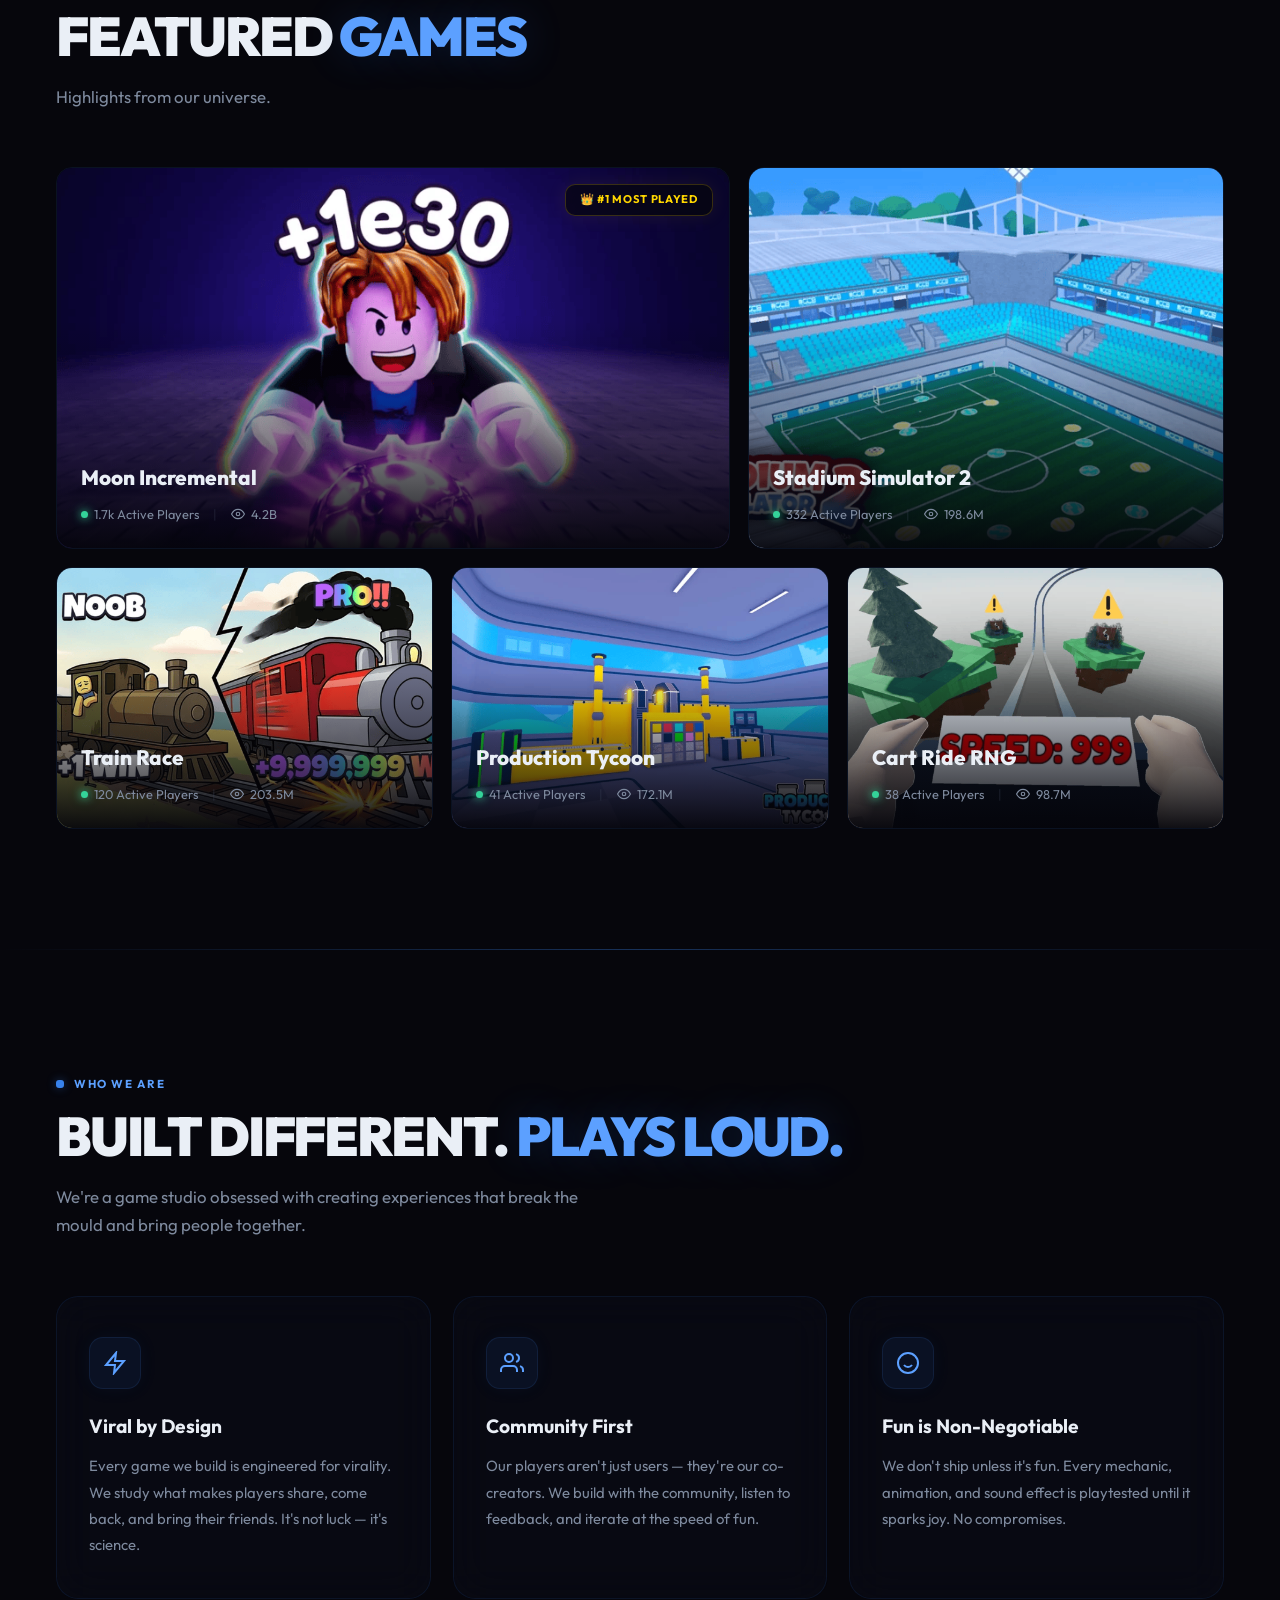
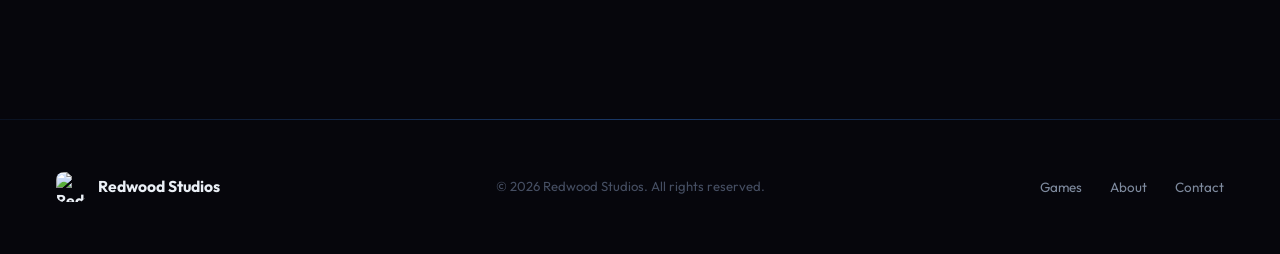
==== commit 21aed97c: "Update index.html" ====
--- a/index.html
+++ b/index.html
@@ -150,9 +150,9 @@
       <div class="game-card reveal">
         <img src="thumb3.png" alt="Game 3" class="game-thumb">
         <div class="game-overlay">
-          <div class="game-name">Train </div>
-          <div class="game-stats">
-            <span class="game-stat-item"><span class="active-dot"></span> 3.7K Active Players</span>
+          <div class="game-name">Train Race</div>
+          <div class="game-stats">
+            <span class="game-stat-item"><span class="active-dot"></span> 120 Active Players</span>
             <span class="sep">|</span>
             <span class="game-stat-item"><svg width="14" height="14" fill="none" stroke="currentColor" stroke-width="2" viewBox="0 0 24 24"><path d="M1 12s4-8 11-8 11 8 11 8-4 8-11 8-11-8-11-8z"/><circle cx="12" cy="12" r="3"/></svg> 203.5M</span>
           </div>
@@ -161,9 +161,9 @@
       <div class="game-card reveal">
         <img src="thumb4.png" alt="Game 4" class="game-thumb">
         <div class="game-overlay">
-          <div class="game-name">Game Title 4</div>
-          <div class="game-stats">
-            <span class="game-stat-item"><span class="active-dot"></span> 2.8K Active Players</span>
+          <div class="game-name">Production Tycoon</div>
+          <div class="game-stats">
+            <span class="game-stat-item"><span class="active-dot"></span> 41 Active Players</span>
             <span class="sep">|</span>
             <span class="game-stat-item"><svg width="14" height="14" fill="none" stroke="currentColor" stroke-width="2" viewBox="0 0 24 24"><path d="M1 12s4-8 11-8 11 8 11 8-4 8-11 8-11-8-11-8z"/><circle cx="12" cy="12" r="3"/></svg> 172.1M</span>
           </div>
@@ -172,9 +172,9 @@
       <div class="game-card reveal">
         <img src="thumb5.png" alt="Game 5" class="game-thumb">
         <div class="game-overlay">
-          <div class="game-name">Game Title 5</div>
-          <div class="game-stats">
-            <span class="game-stat-item"><span class="active-dot"></span> 2.4K Active Players</span>
+          <div class="game-name">Cart Ride RNG</div>
+          <div class="game-stats">
+            <span class="game-stat-item"><span class="active-dot"></span> 38 Active Players</span>
             <span class="sep">|</span>
             <span class="game-stat-item"><svg width="14" height="14" fill="none" stroke="currentColor" stroke-width="2" viewBox="0 0 24 24"><path d="M1 12s4-8 11-8 11 8 11 8-4 8-11 8-11-8-11-8z"/><circle cx="12" cy="12" r="3"/></svg> 98.7M</span>
           </div>
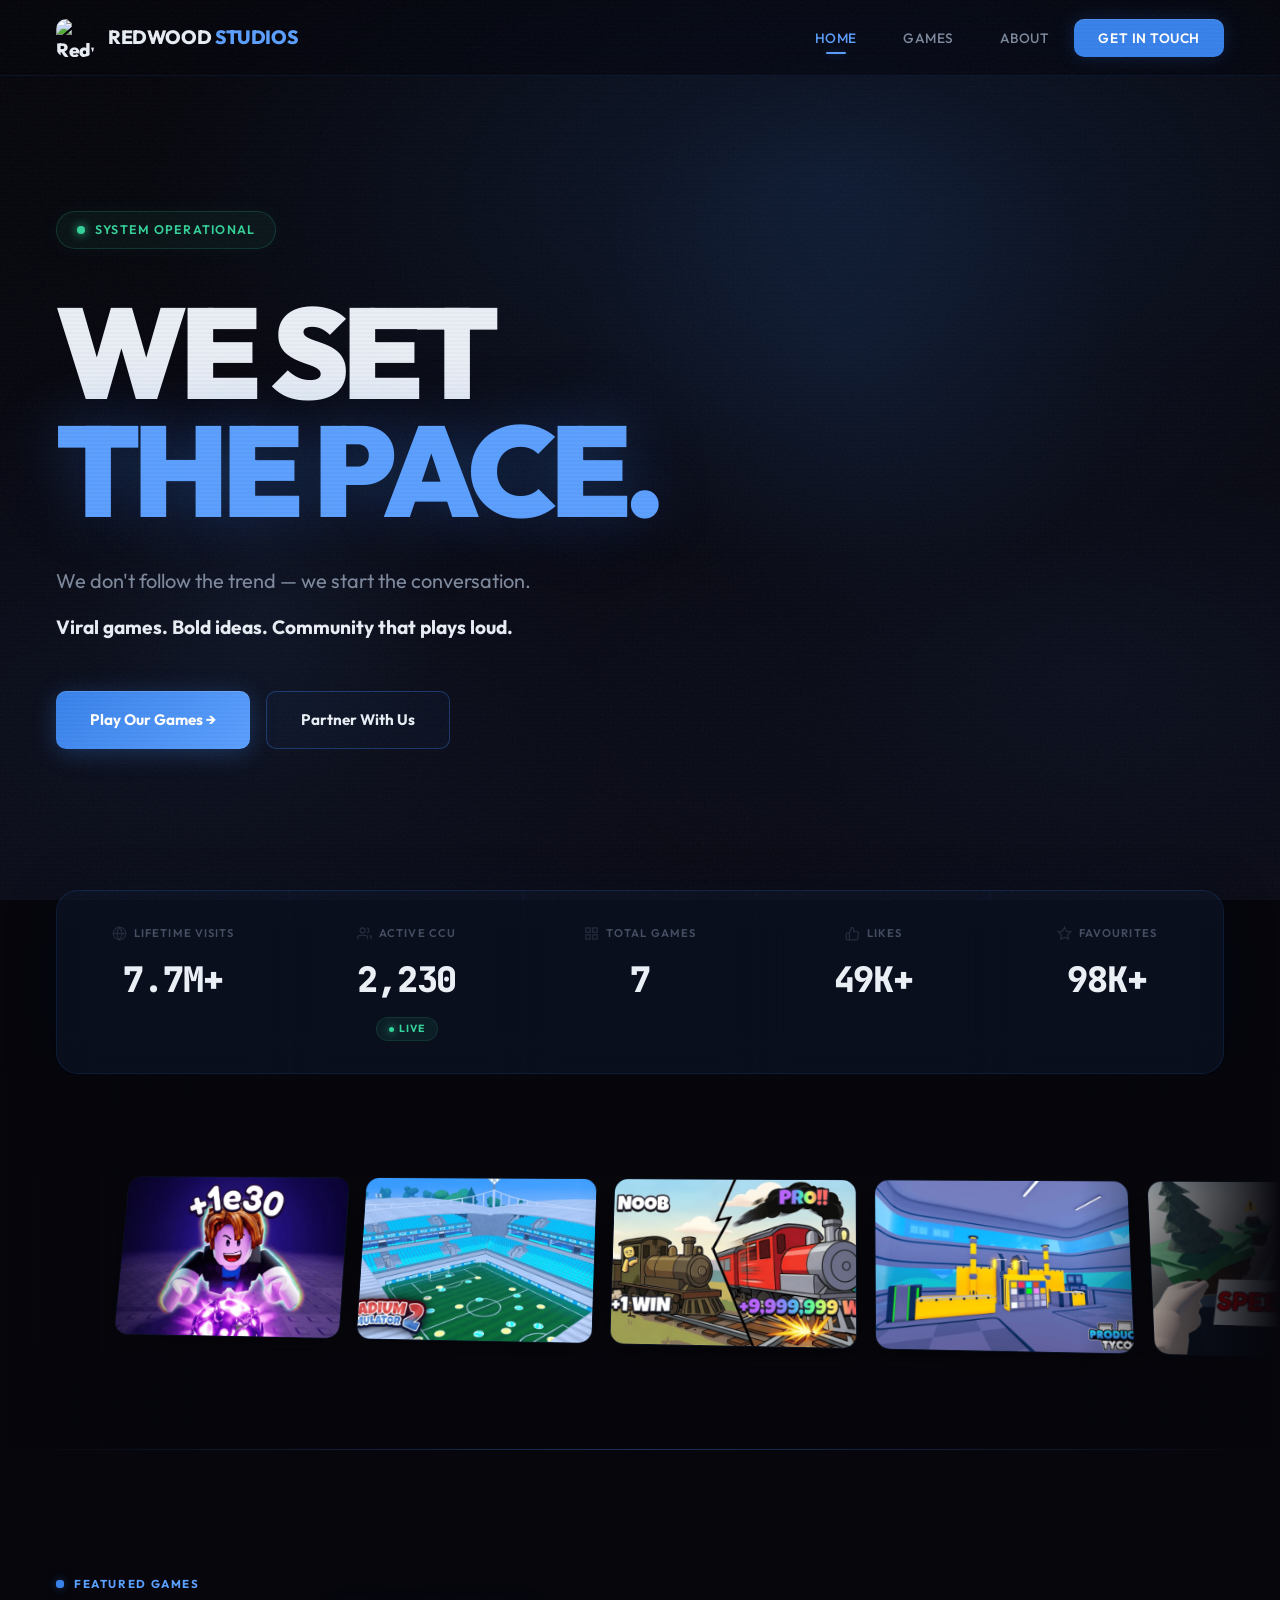
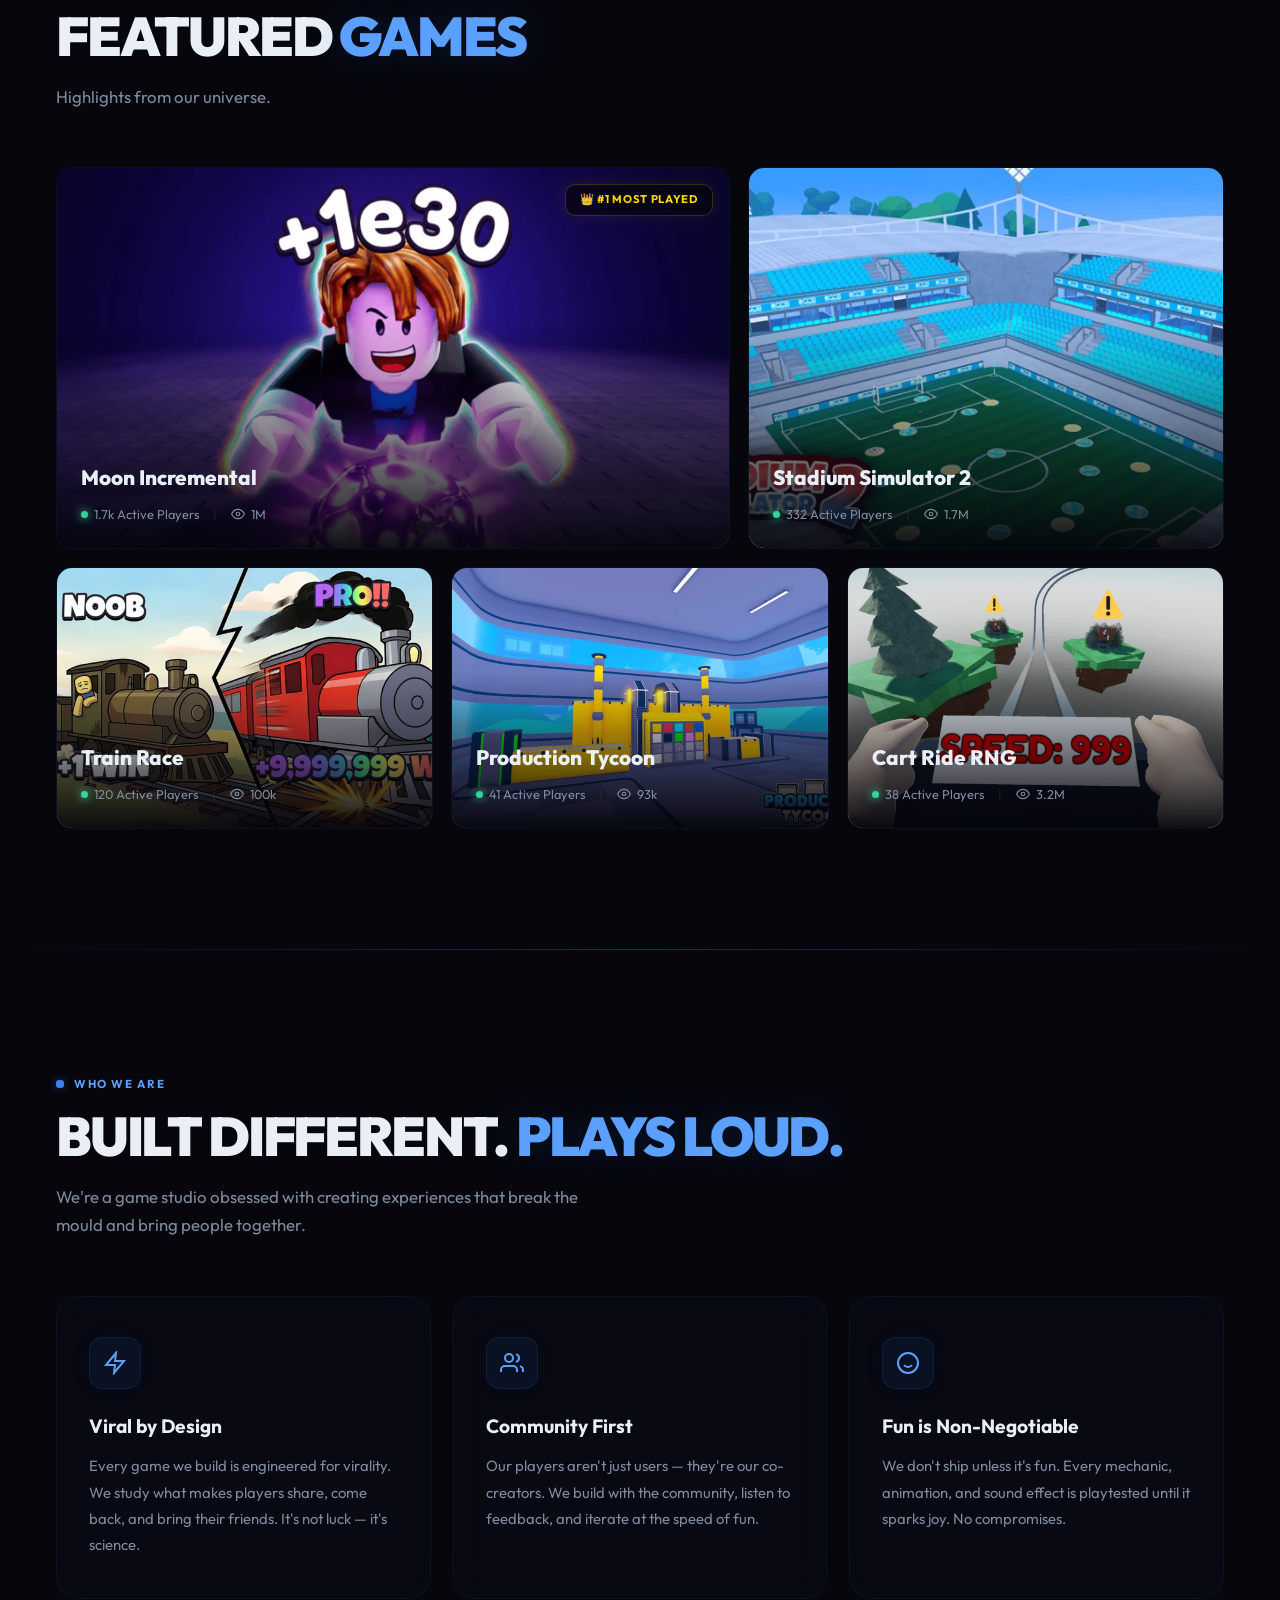
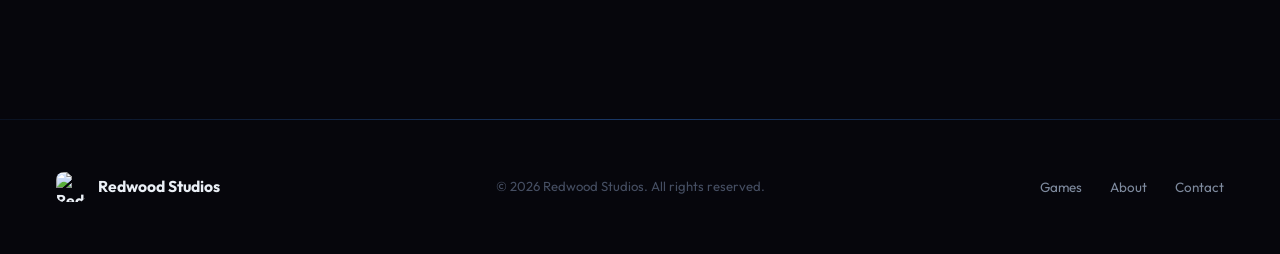
==== commit dee834bb: "Update index.html" ====
--- a/index.html
+++ b/index.html
@@ -132,7 +132,7 @@
           <div class="game-stats">
             <span class="game-stat-item"><span class="active-dot"></span> 1.7k Active Players</span>
             <span class="sep">|</span>
-            <span class="game-stat-item"><svg width="14" height="14" fill="none" stroke="currentColor" stroke-width="2" viewBox="0 0 24 24"><path d="M1 12s4-8 11-8 11 8 11 8-4 8-11 8-11-8-11-8z"/><circle cx="12" cy="12" r="3"/></svg> 4.2B</span>
+            <span class="game-stat-item"><svg width="14" height="14" fill="none" stroke="currentColor" stroke-width="2" viewBox="0 0 24 24"><path d="M1 12s4-8 11-8 11 8 11 8-4 8-11 8-11-8-11-8z"/><circle cx="12" cy="12" r="3"/></svg> 1M</span>
           </div>
         </div>
       </div>
@@ -143,7 +143,7 @@
           <div class="game-stats">
             <span class="game-stat-item"><span class="active-dot"></span> 332 Active Players</span>
             <span class="sep">|</span>
-            <span class="game-stat-item"><svg width="14" height="14" fill="none" stroke="currentColor" stroke-width="2" viewBox="0 0 24 24"><path d="M1 12s4-8 11-8 11 8 11 8-4 8-11 8-11-8-11-8z"/><circle cx="12" cy="12" r="3"/></svg> 198.6M</span>
+            <span class="game-stat-item"><svg width="14" height="14" fill="none" stroke="currentColor" stroke-width="2" viewBox="0 0 24 24"><path d="M1 12s4-8 11-8 11 8 11 8-4 8-11 8-11-8-11-8z"/><circle cx="12" cy="12" r="3"/></svg> 1.7M</span>
           </div>
         </div>
       </div>
@@ -154,7 +154,7 @@
           <div class="game-stats">
             <span class="game-stat-item"><span class="active-dot"></span> 120 Active Players</span>
             <span class="sep">|</span>
-            <span class="game-stat-item"><svg width="14" height="14" fill="none" stroke="currentColor" stroke-width="2" viewBox="0 0 24 24"><path d="M1 12s4-8 11-8 11 8 11 8-4 8-11 8-11-8-11-8z"/><circle cx="12" cy="12" r="3"/></svg> 203.5M</span>
+            <span class="game-stat-item"><svg width="14" height="14" fill="none" stroke="currentColor" stroke-width="2" viewBox="0 0 24 24"><path d="M1 12s4-8 11-8 11 8 11 8-4 8-11 8-11-8-11-8z"/><circle cx="12" cy="12" r="3"/></svg> 100k</span>
           </div>
         </div>
       </div>
@@ -165,7 +165,7 @@
           <div class="game-stats">
             <span class="game-stat-item"><span class="active-dot"></span> 41 Active Players</span>
             <span class="sep">|</span>
-            <span class="game-stat-item"><svg width="14" height="14" fill="none" stroke="currentColor" stroke-width="2" viewBox="0 0 24 24"><path d="M1 12s4-8 11-8 11 8 11 8-4 8-11 8-11-8-11-8z"/><circle cx="12" cy="12" r="3"/></svg> 172.1M</span>
+            <span class="game-stat-item"><svg width="14" height="14" fill="none" stroke="currentColor" stroke-width="2" viewBox="0 0 24 24"><path d="M1 12s4-8 11-8 11 8 11 8-4 8-11 8-11-8-11-8z"/><circle cx="12" cy="12" r="3"/></svg> 93k</span>
           </div>
         </div>
       </div>
@@ -176,7 +176,7 @@
           <div class="game-stats">
             <span class="game-stat-item"><span class="active-dot"></span> 38 Active Players</span>
             <span class="sep">|</span>
-            <span class="game-stat-item"><svg width="14" height="14" fill="none" stroke="currentColor" stroke-width="2" viewBox="0 0 24 24"><path d="M1 12s4-8 11-8 11 8 11 8-4 8-11 8-11-8-11-8z"/><circle cx="12" cy="12" r="3"/></svg> 98.7M</span>
+            <span class="game-stat-item"><svg width="14" height="14" fill="none" stroke="currentColor" stroke-width="2" viewBox="0 0 24 24"><path d="M1 12s4-8 11-8 11 8 11 8-4 8-11 8-11-8-11-8z"/><circle cx="12" cy="12" r="3"/></svg> 3.2M</span>
           </div>
         </div>
       </div>
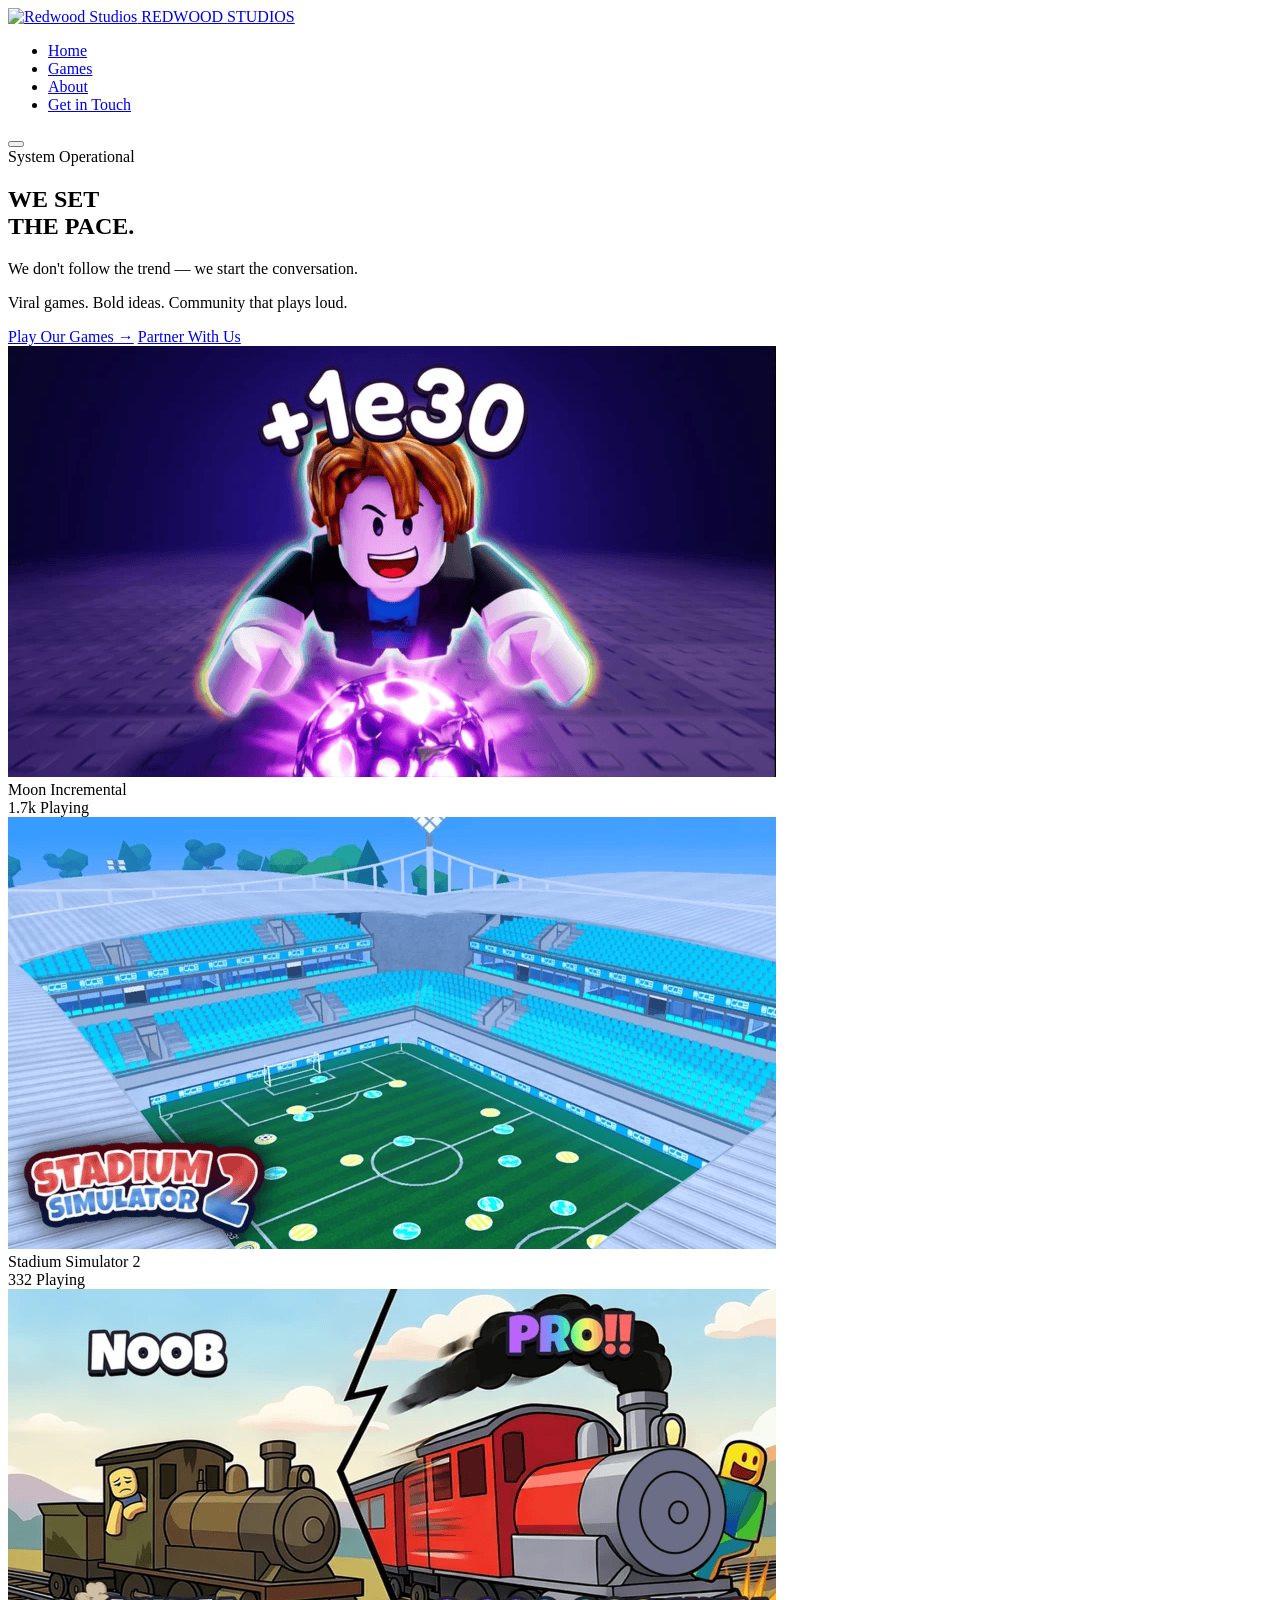
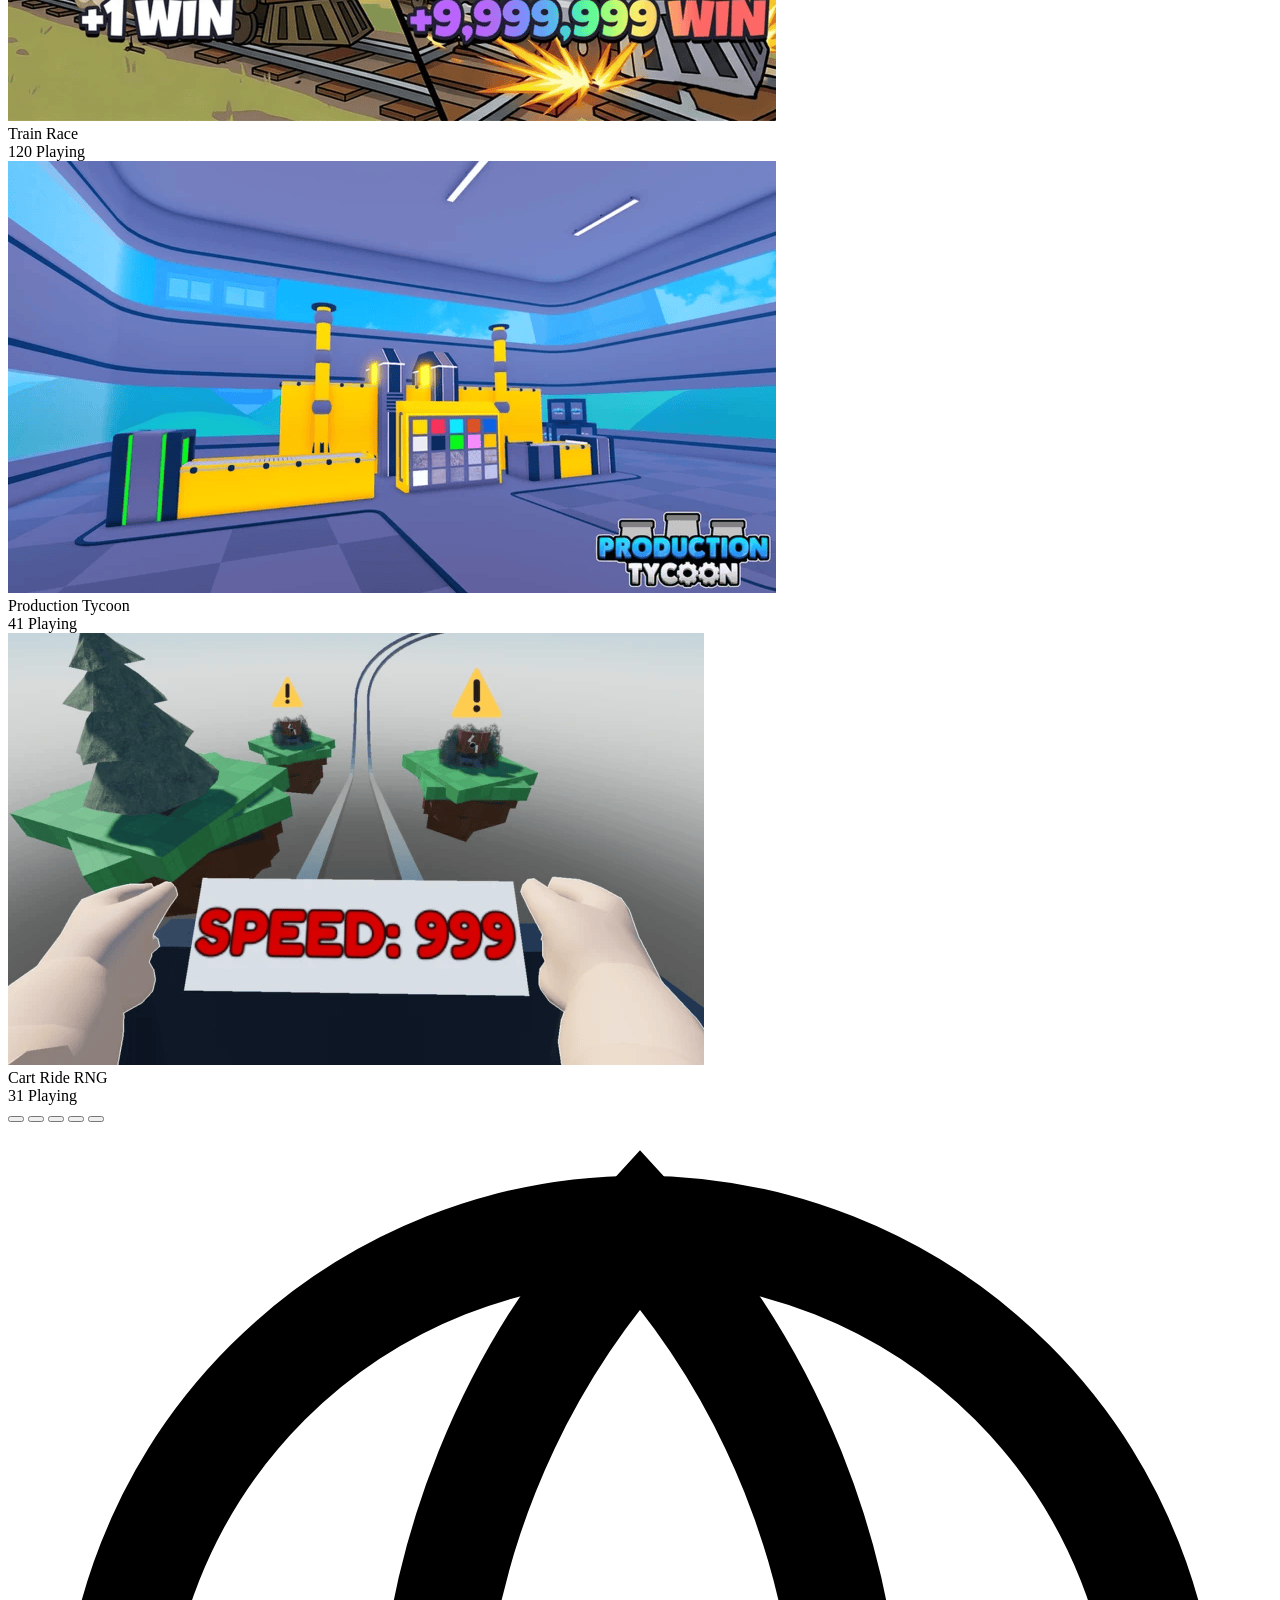
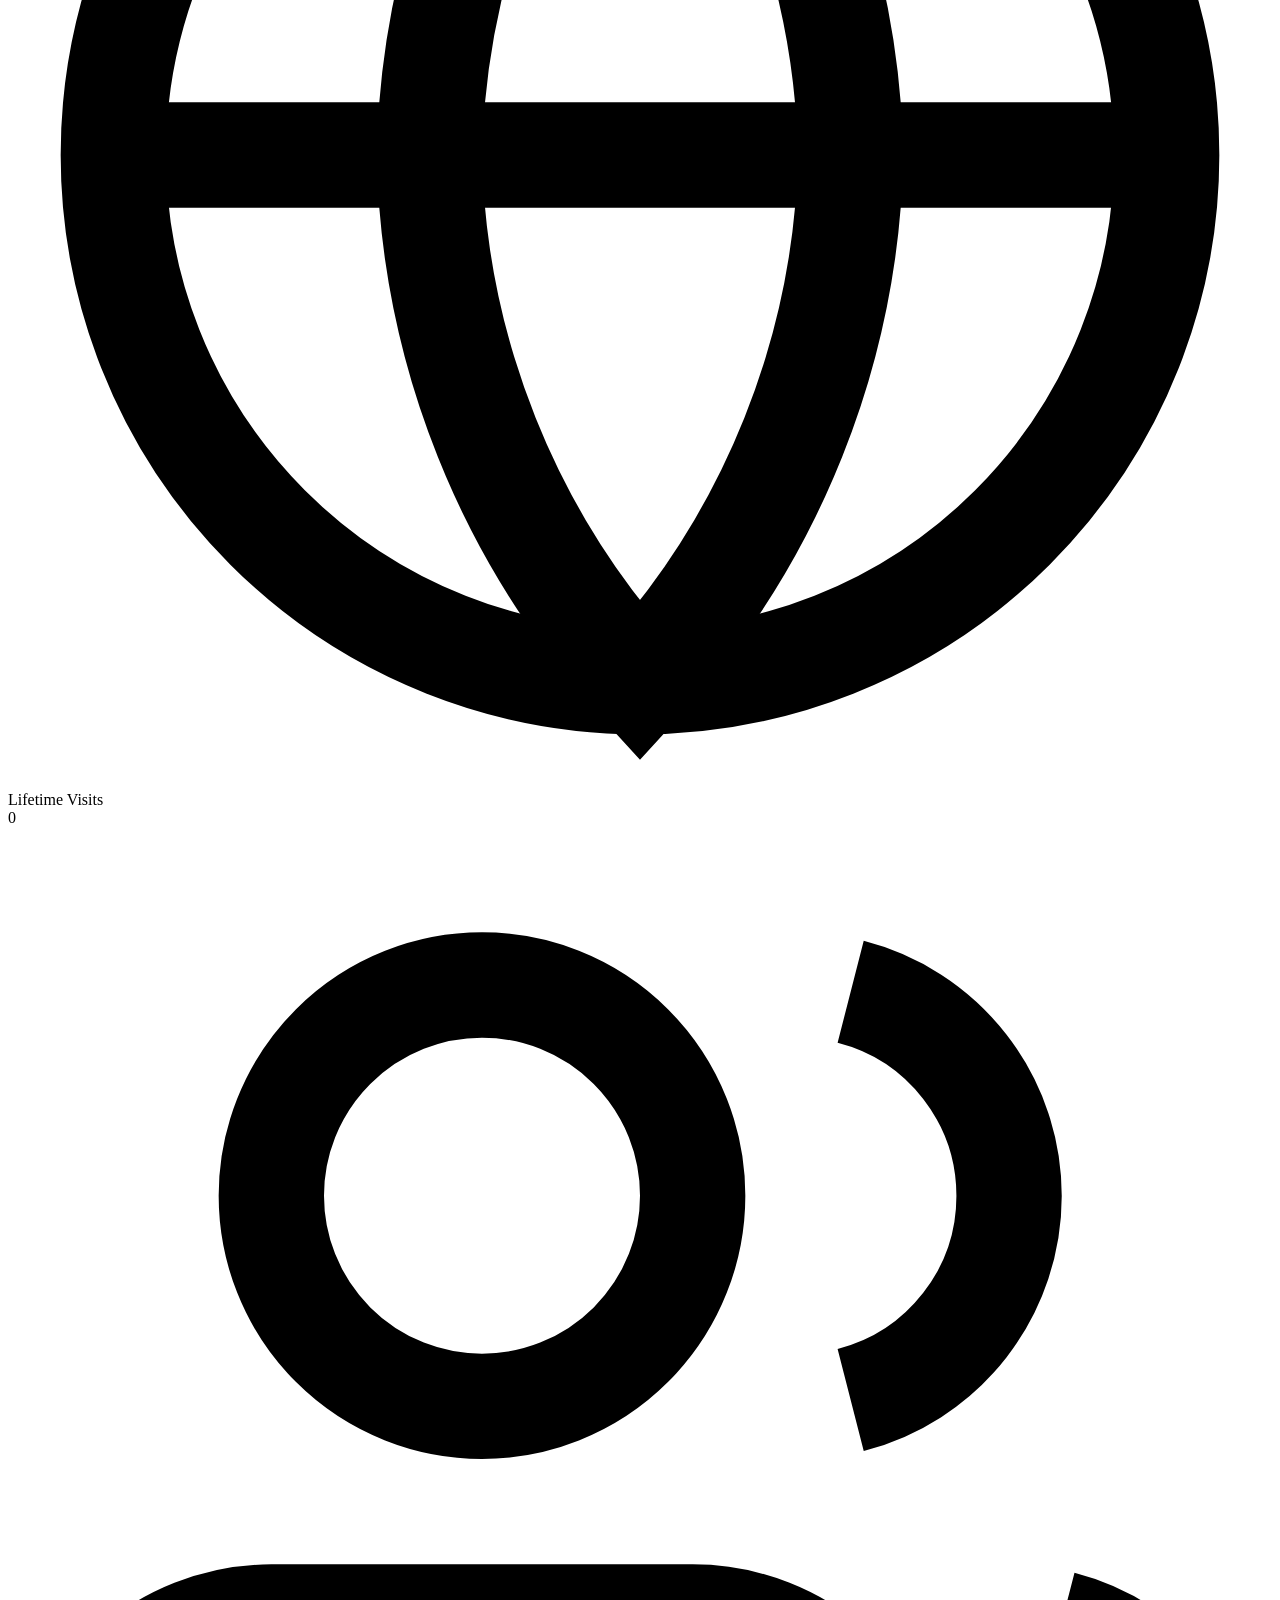
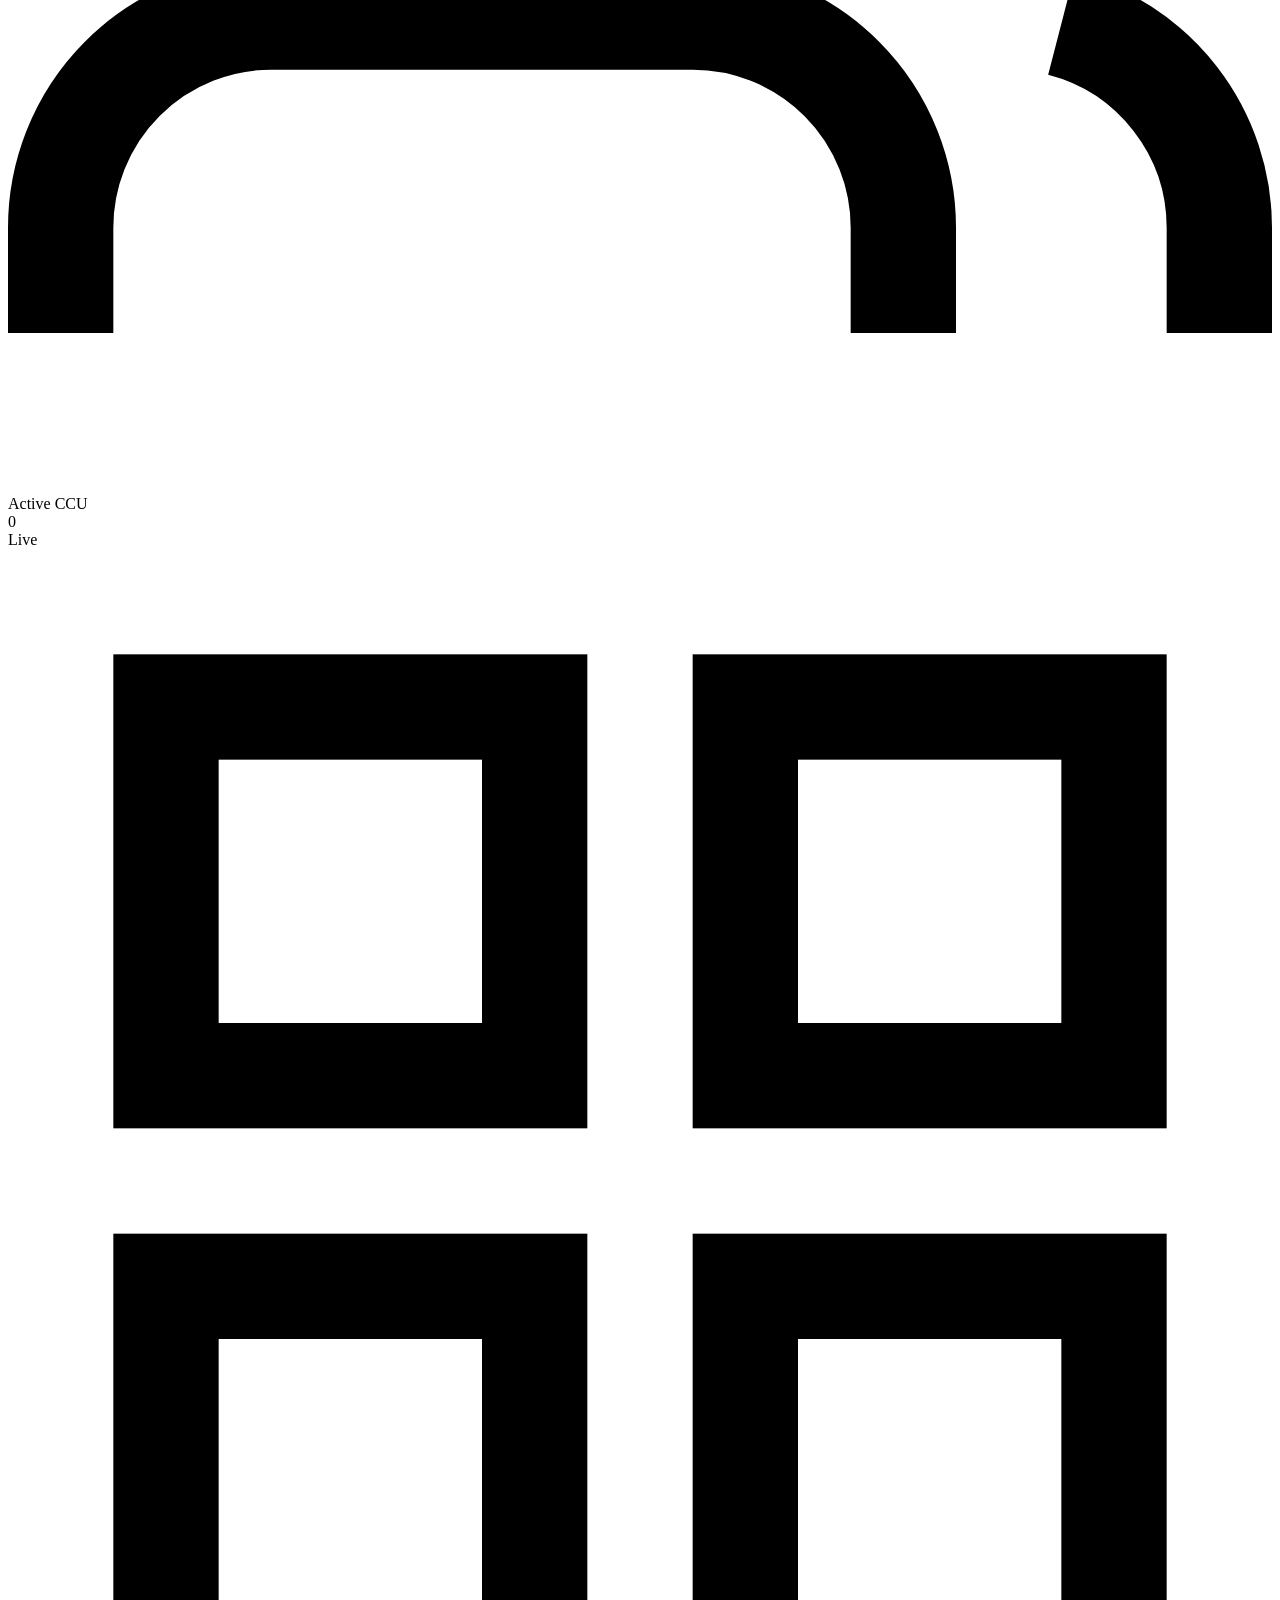
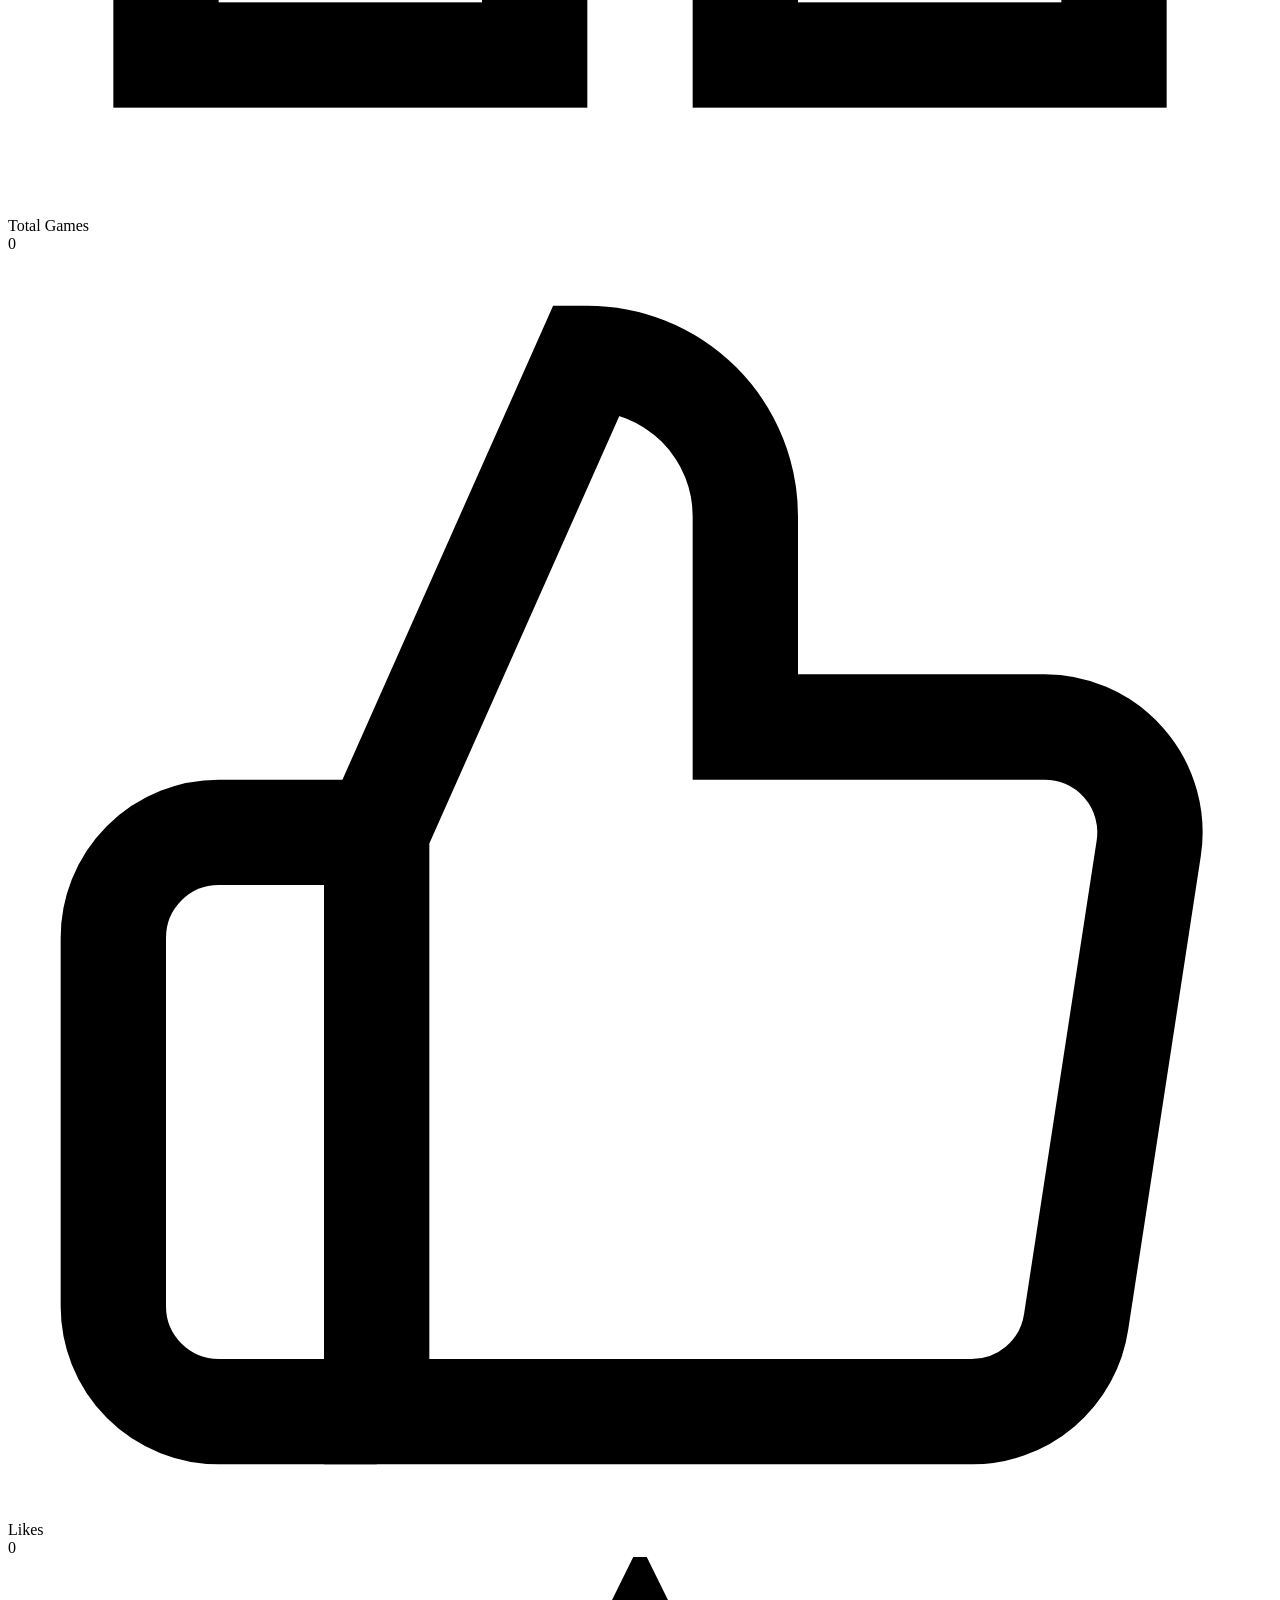
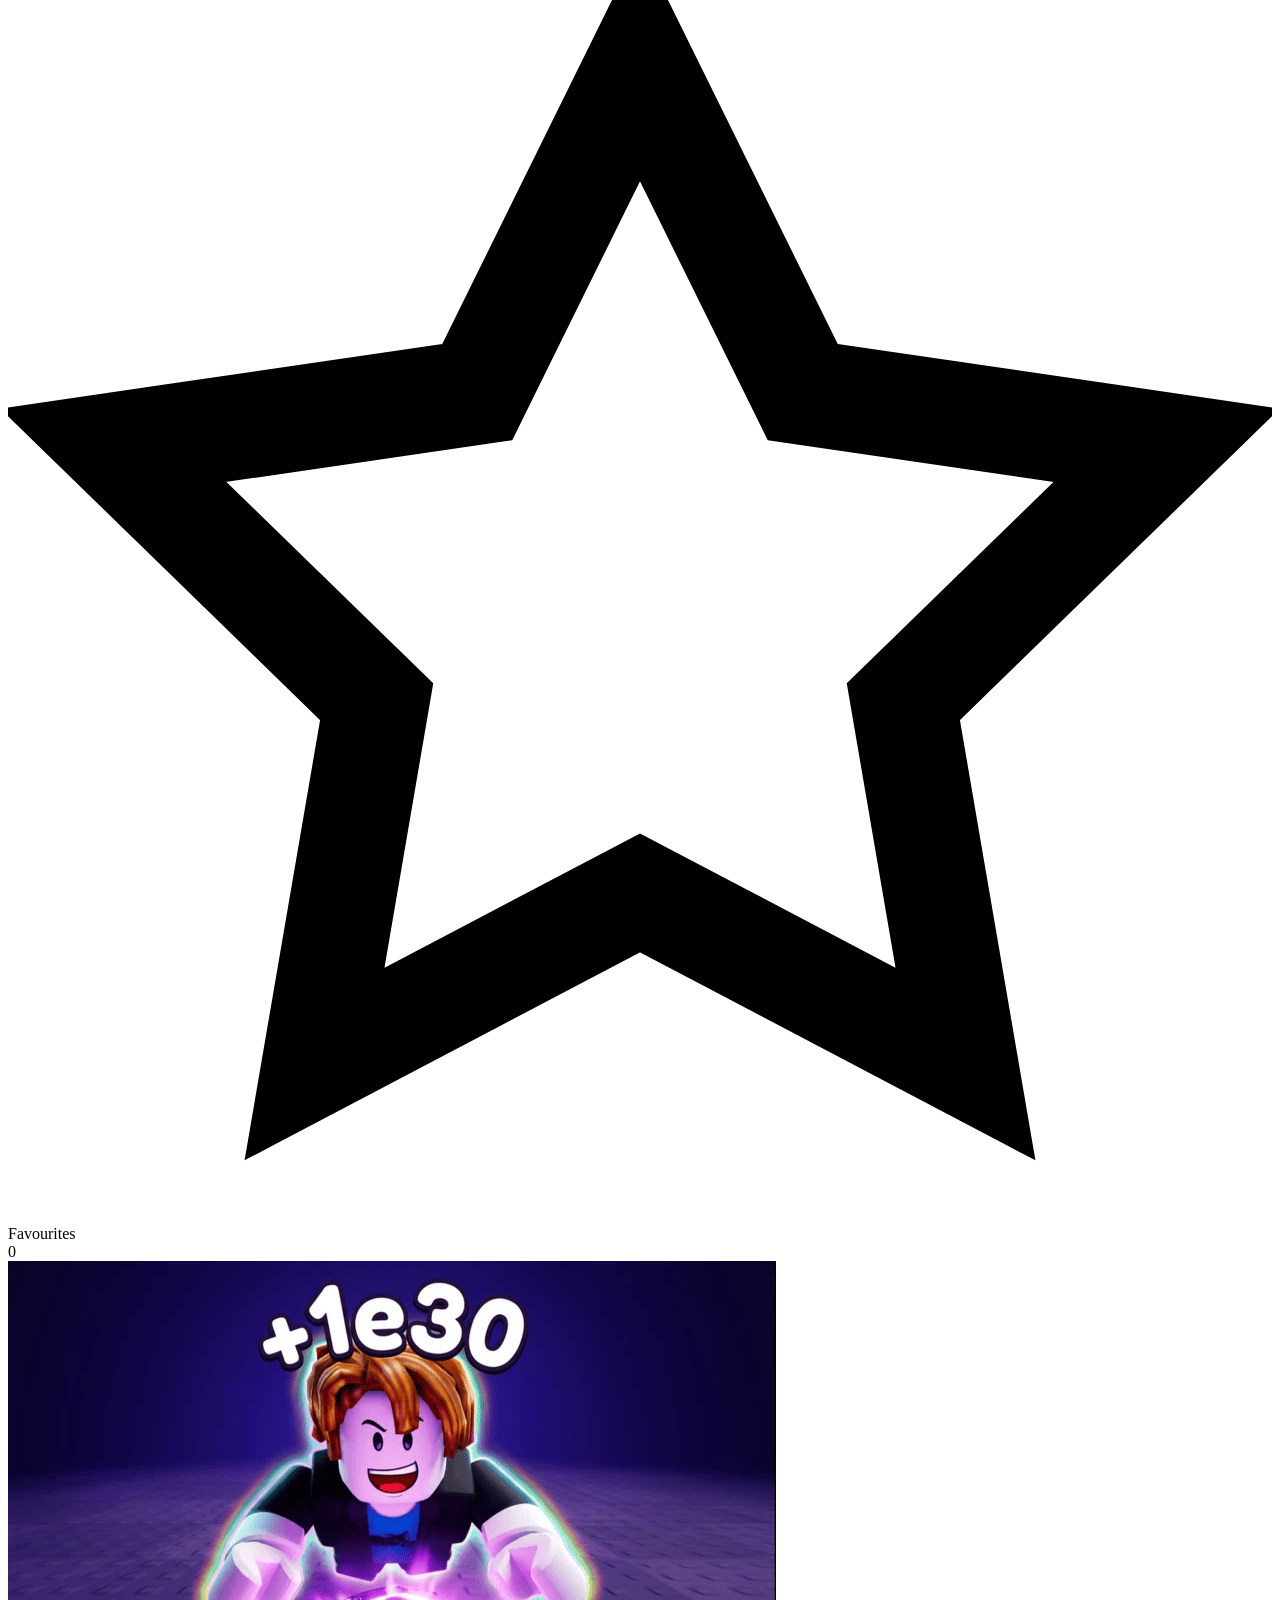
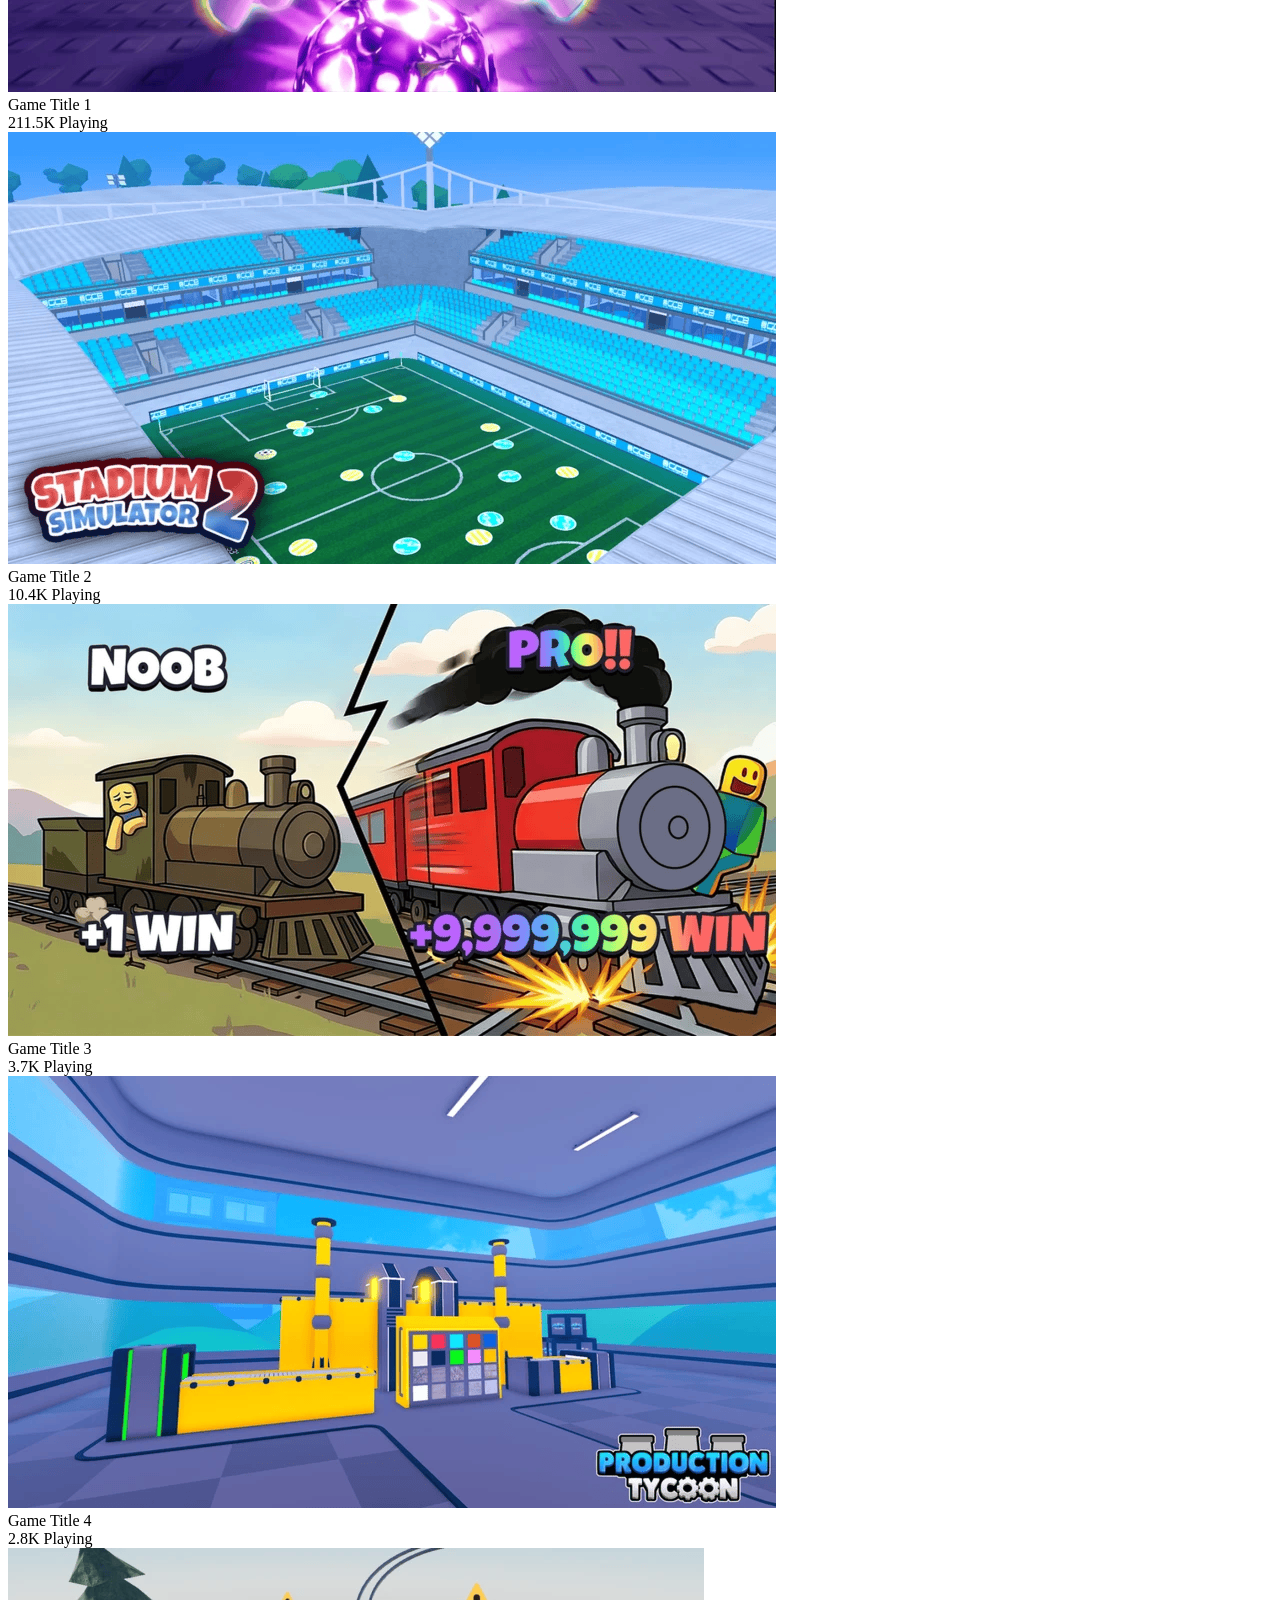
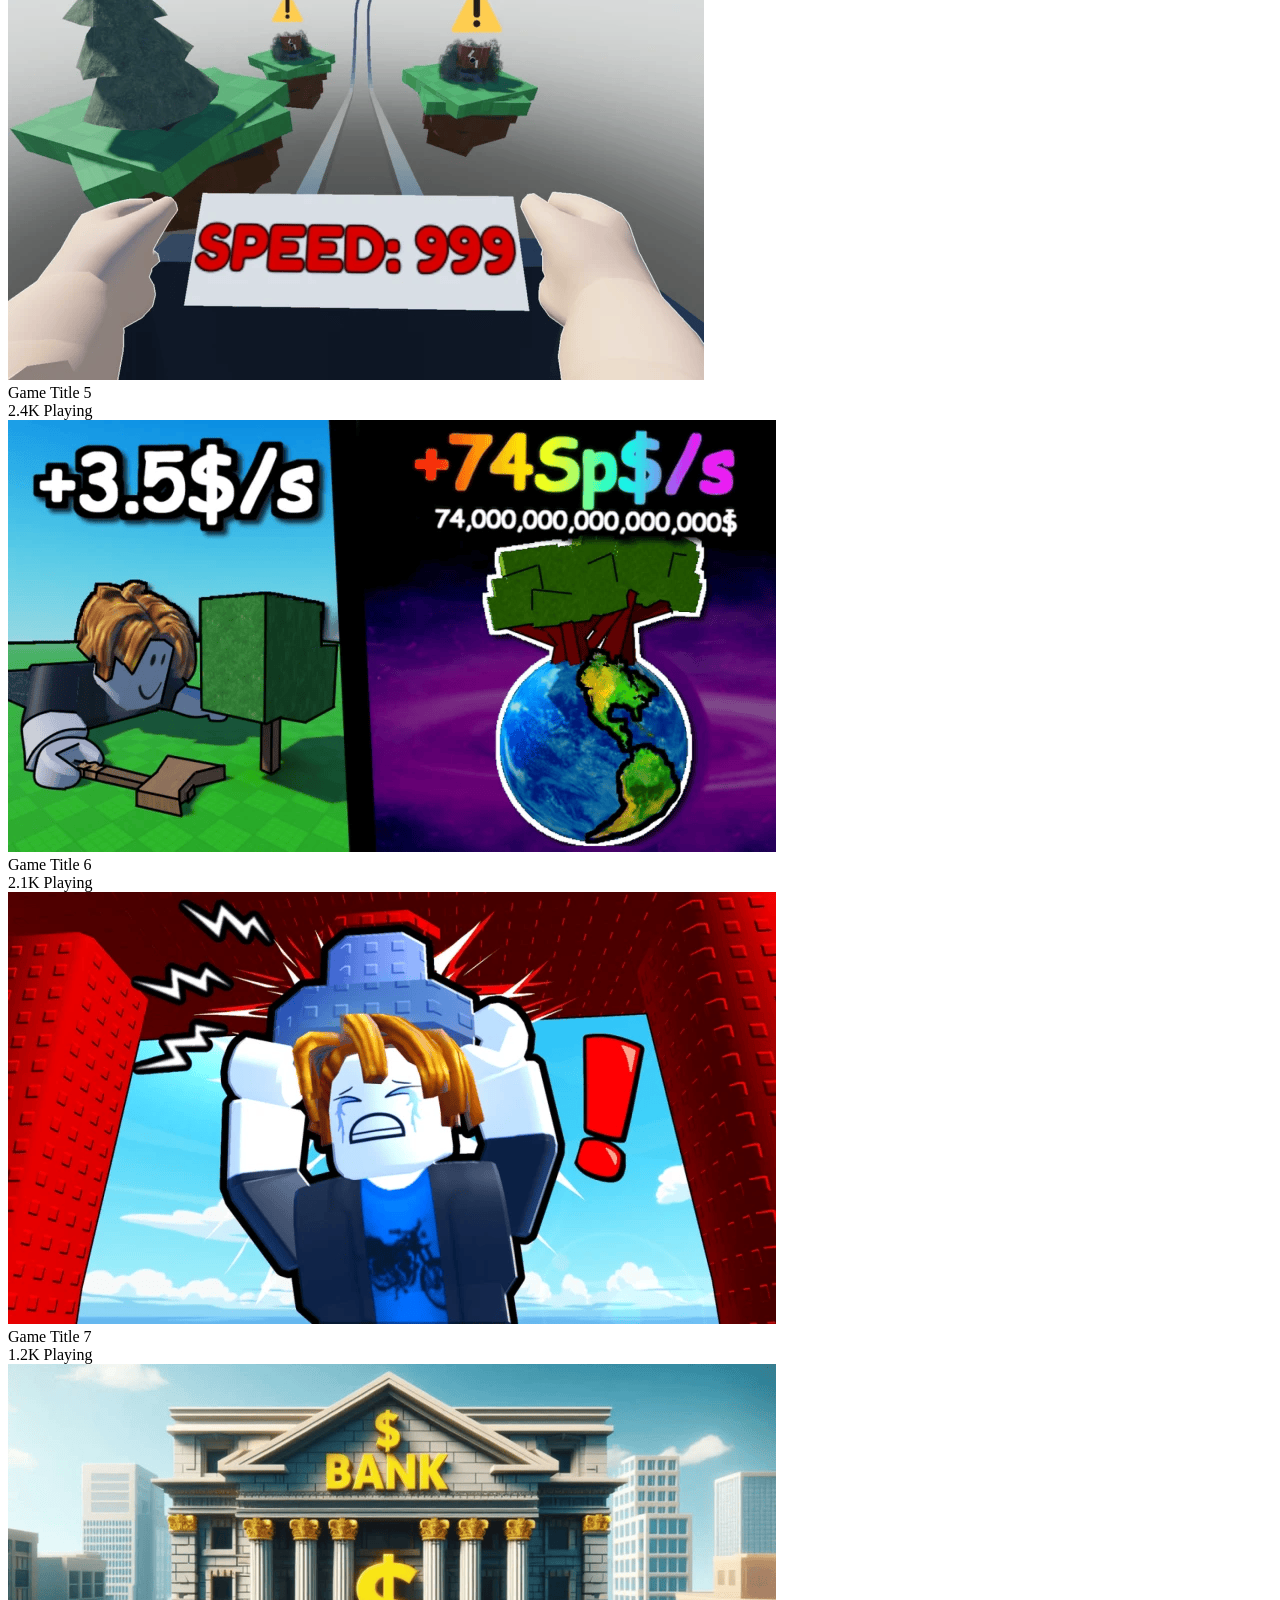
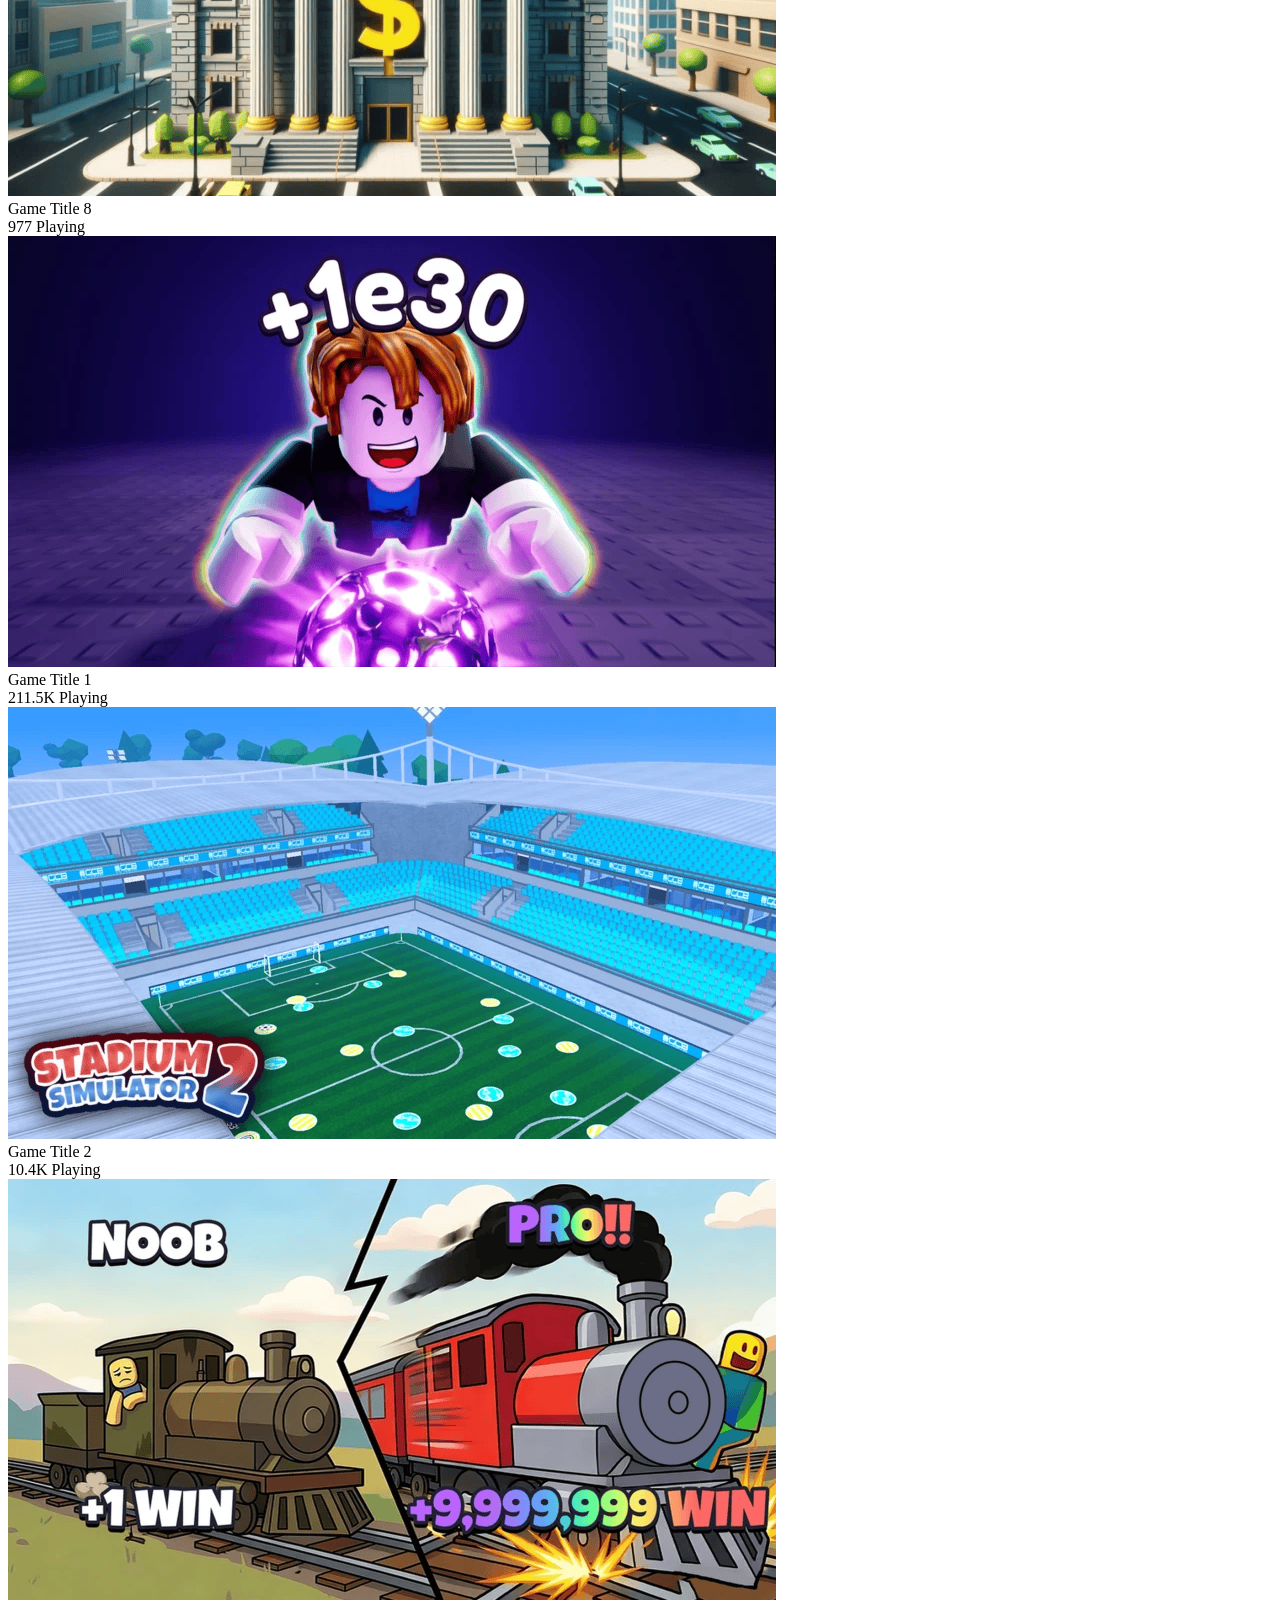
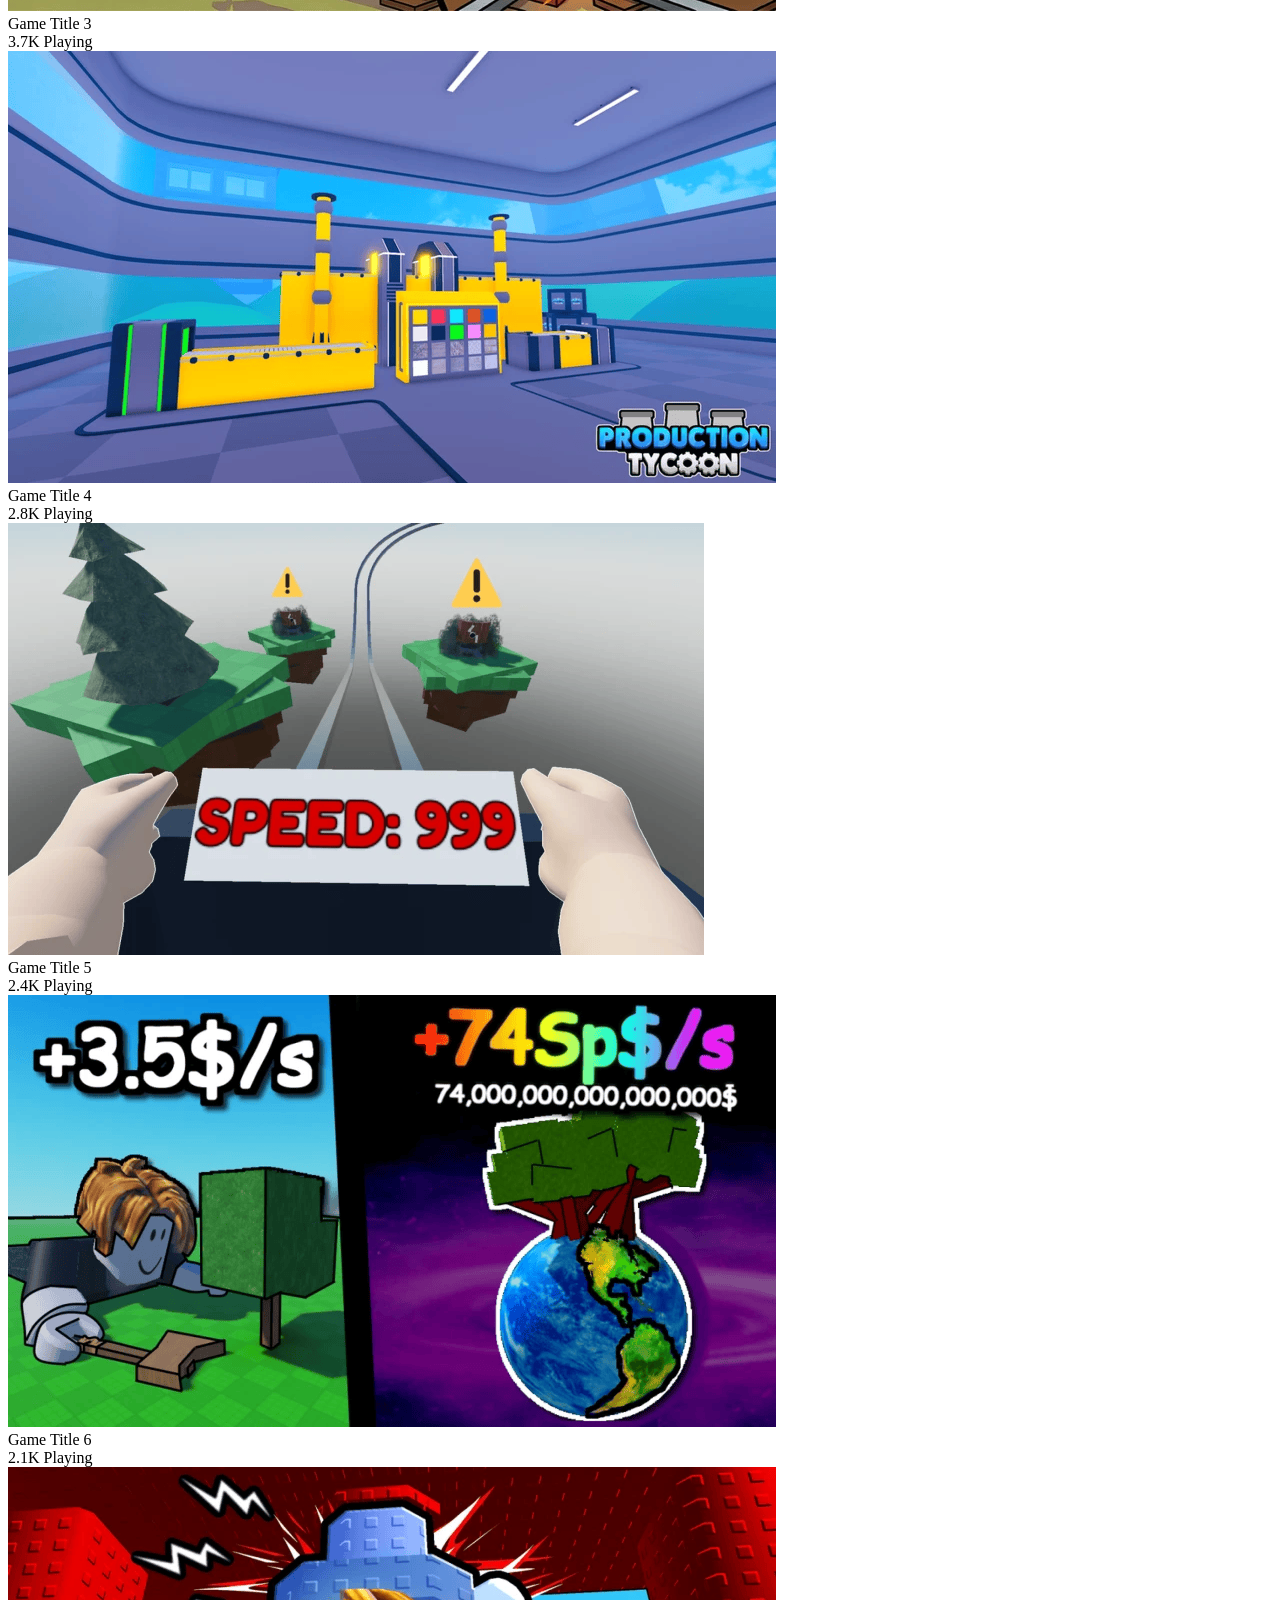
==== commit 6fc8f065: "Rename index (6).html to index.html" ====
--- a/index.html
+++ b/index.html
@@ -4,7 +4,7 @@
   <meta charset="UTF-8">
   <meta name="viewport" content="width=device-width, initial-scale=1.0">
   <title>Redwood Studios</title>
-  <link rel="icon" href="logo.png" type="image/png">
+  <link rel="icon" href="icon.png" type="image/png">
   <link rel="stylesheet" href="styles.css">
 </head>
 <body>
@@ -30,14 +30,64 @@
   <!-- Hero -->
   <section class="hero">
     <div class="hero-bg"></div>
-    <div class="hero-content">
-      <div class="hero-badge">System Operational</div>
-      <h1>WE SET<br><span class="highlight">THE PACE.</span></h1>
-      <p class="hero-subtitle">We don't follow the trend — we start the conversation.</p>
-      <p class="hero-tagline">Viral games. Bold ideas. Community that plays loud.</p>
-      <div class="hero-buttons">
-        <a href="games.html" class="btn-primary">Play Our Games &rarr;</a>
-        <a href="contact.html" class="btn-outline">Partner With Us</a>
+    <div class="hero-inner">
+      <div class="hero-content">
+        <div class="hero-badge">System Operational</div>
+        <h1>WE SET<br><span class="highlight">THE PACE.</span></h1>
+        <p class="hero-subtitle">We don't follow the trend — we start the conversation.</p>
+        <p class="hero-tagline">Viral games. Bold ideas. Community that plays loud.</p>
+        <div class="hero-buttons">
+          <a href="games.html" class="btn-primary">Play Our Games &rarr;</a>
+          <a href="contact.html" class="btn-outline">Partner With Us</a>
+        </div>
+      </div>
+
+      <!-- 3D Card Carousel -->
+      <div class="hero-carousel" aria-label="Featured games showcase">
+        <div class="carousel-stage">
+          <div class="carousel-card active" data-index="0">
+            <img src="thumb1.png" alt="Game 1">
+            <div class="carousel-card-info">
+              <div class="carousel-card-name">Moon Incremental</div>
+              <div class="carousel-card-sub">1.7k Playing</div>
+            </div>
+          </div>
+          <div class="carousel-card" data-index="1">
+            <img src="thumb2.png" alt="Game 2">
+            <div class="carousel-card-info">
+              <div class="carousel-card-name">Stadium Simulator 2</div>
+              <div class="carousel-card-sub">332 Playing</div>
+            </div>
+          </div>
+          <div class="carousel-card" data-index="2">
+            <img src="thumb3.png" alt="Game 3">
+            <div class="carousel-card-info">
+              <div class="carousel-card-name">Train Race</div>
+              <div class="carousel-card-sub">120 Playing</div>
+            </div>
+          </div>
+          <div class="carousel-card" data-index="3">
+            <img src="thumb4.png" alt="Game 4">
+            <div class="carousel-card-info">
+              <div class="carousel-card-name">Production Tycoon</div>
+              <div class="carousel-card-sub">41 Playing</div>
+            </div>
+          </div>
+          <div class="carousel-card" data-index="4">
+            <img src="thumb5.png" alt="Game 5">
+            <div class="carousel-card-info">
+              <div class="carousel-card-name">Cart Ride RNG</div>
+              <div class="carousel-card-sub">31 Playing</div>
+            </div>
+          </div>
+        </div>
+        <div class="carousel-dots">
+          <button class="carousel-dot active" data-goto="0"></button>
+          <button class="carousel-dot" data-goto="1"></button>
+          <button class="carousel-dot" data-goto="2"></button>
+          <button class="carousel-dot" data-goto="3"></button>
+          <button class="carousel-dot" data-goto="4"></button>
+        </div>
       </div>
     </div>
   </section>
@@ -83,6 +133,7 @@
       </div>
     </div>
   </div>
+
 
   <!-- 3D Marquee Showcase -->
   <section class="marquee-section">
@@ -109,14 +160,13 @@
         <div class="marquee-card"><img src="thumb7.png" alt="Game 7"><div class="m-overlay"><div class="m-name">Game Title 7</div><div class="m-stats"><span class="active-dot"></span> 1.2K Playing</div></div></div>
         <div class="marquee-card"><img src="thumb8.png" alt="Game 8"><div class="m-overlay"><div class="m-name">Game Title 8</div><div class="m-stats"><span class="active-dot"></span> 977 Playing</div></div></div>
       </div>
-      <!-- Row 2 (reverse) -->
     </div>
   </section>
 
   <div class="section-divider"></div>
 
   <!-- Featured Games -->
-  <section class="section">
+ <section class="section">
     <div class="reveal">
       <div class="section-label">Featured Games</div>
       <h2 class="section-title">FEATURED <span class="highlight">GAMES</span></h2>
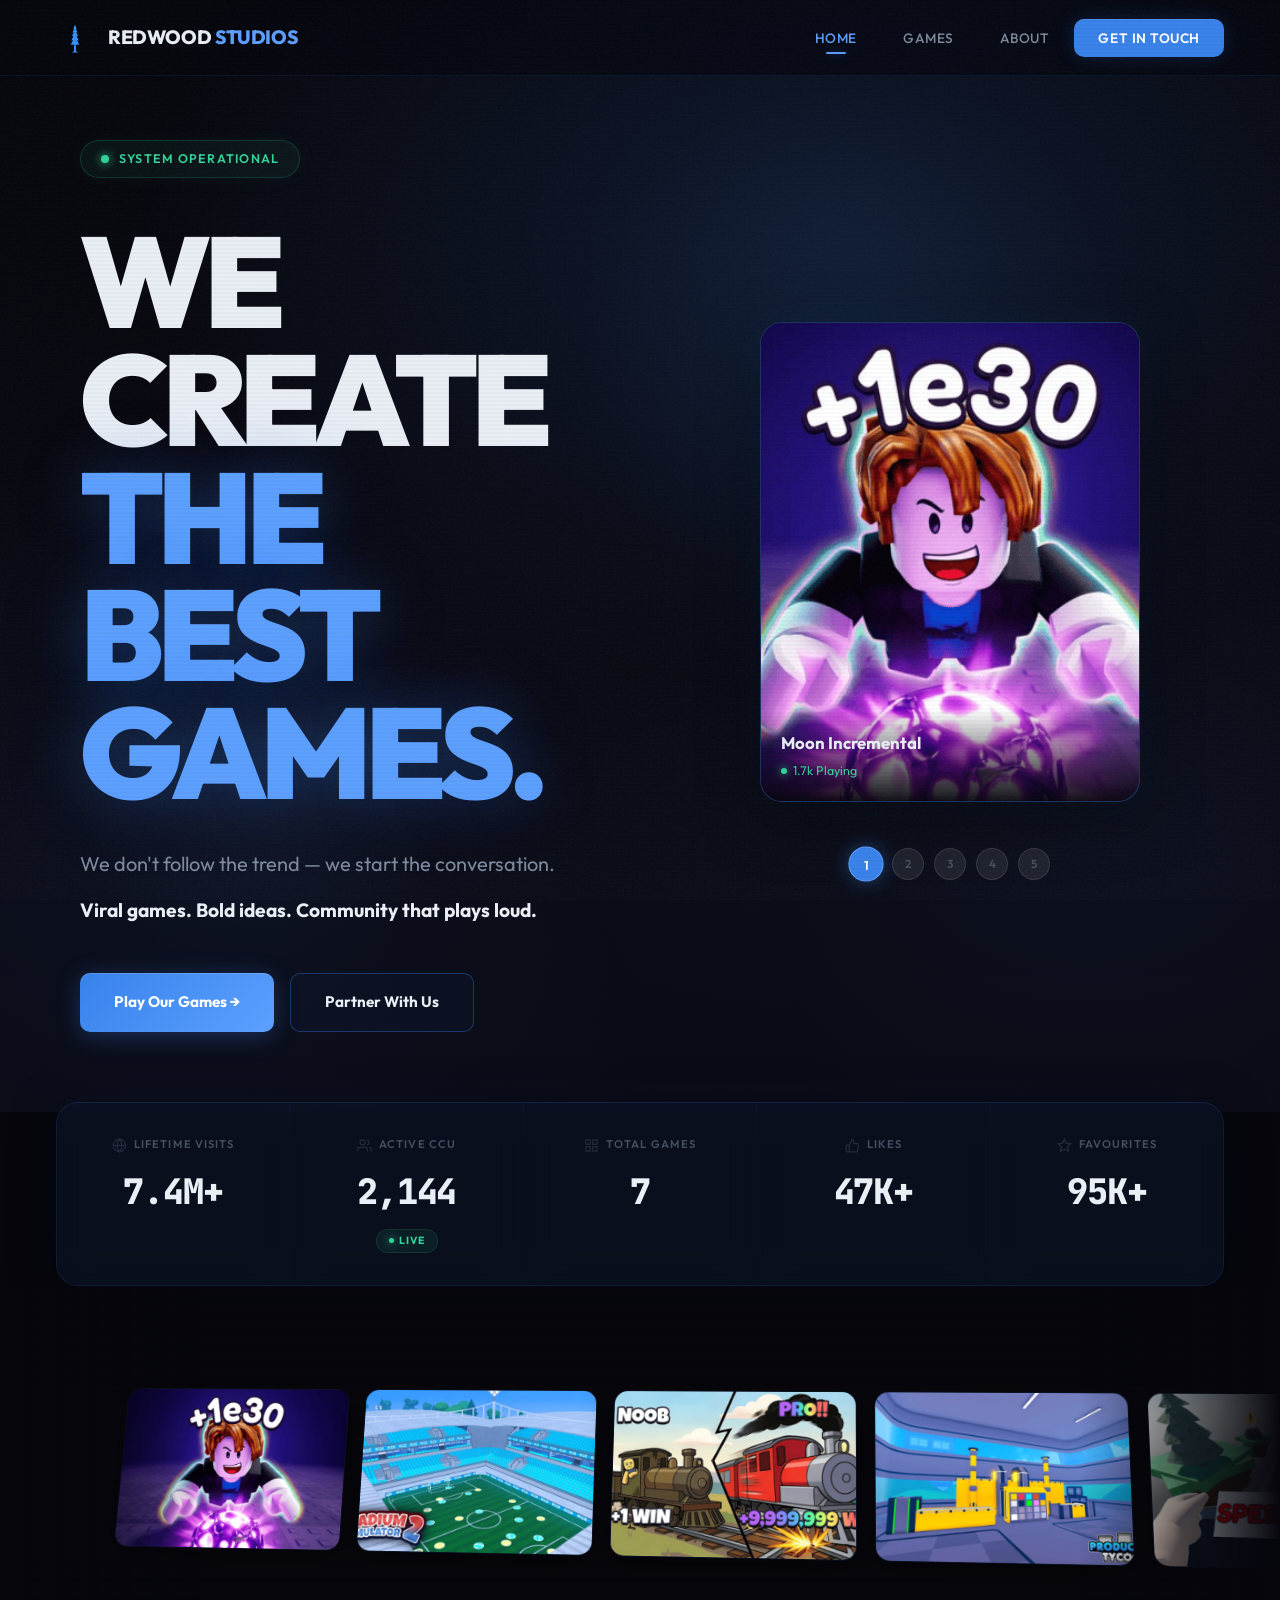
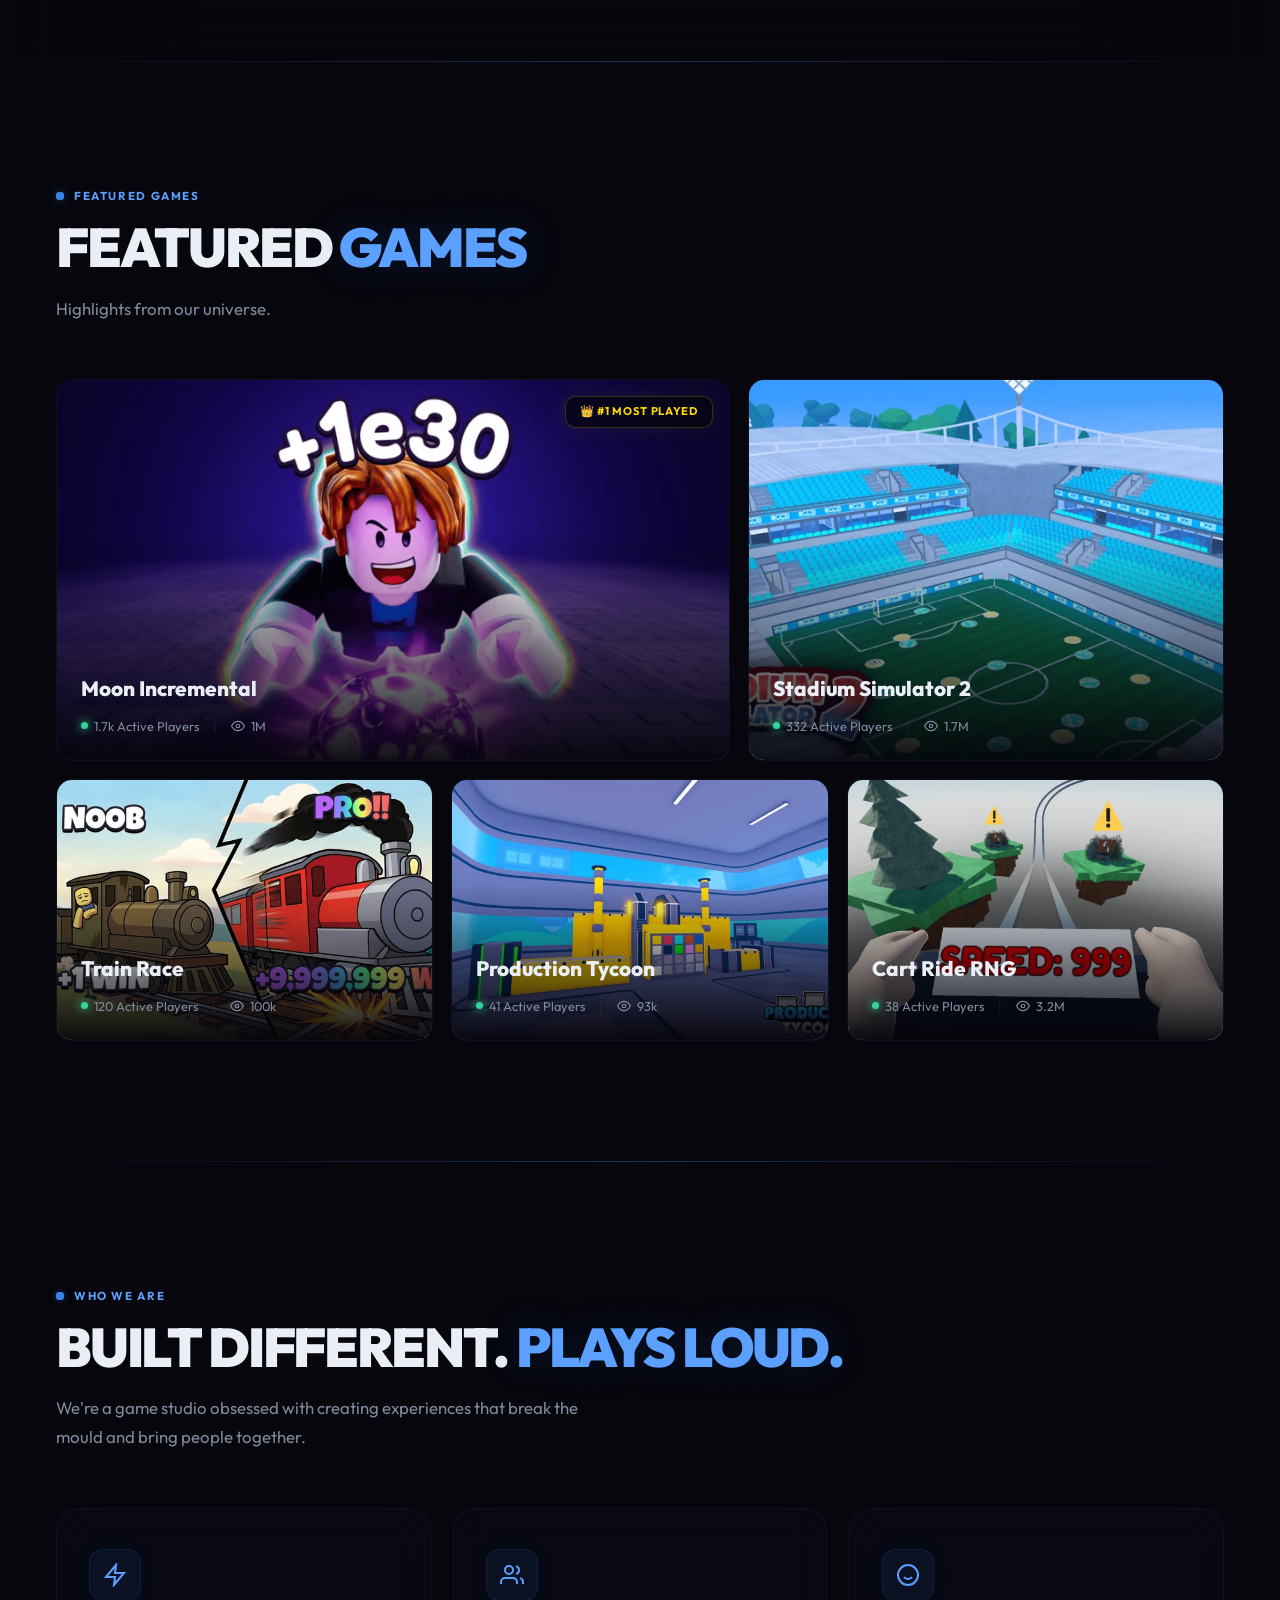
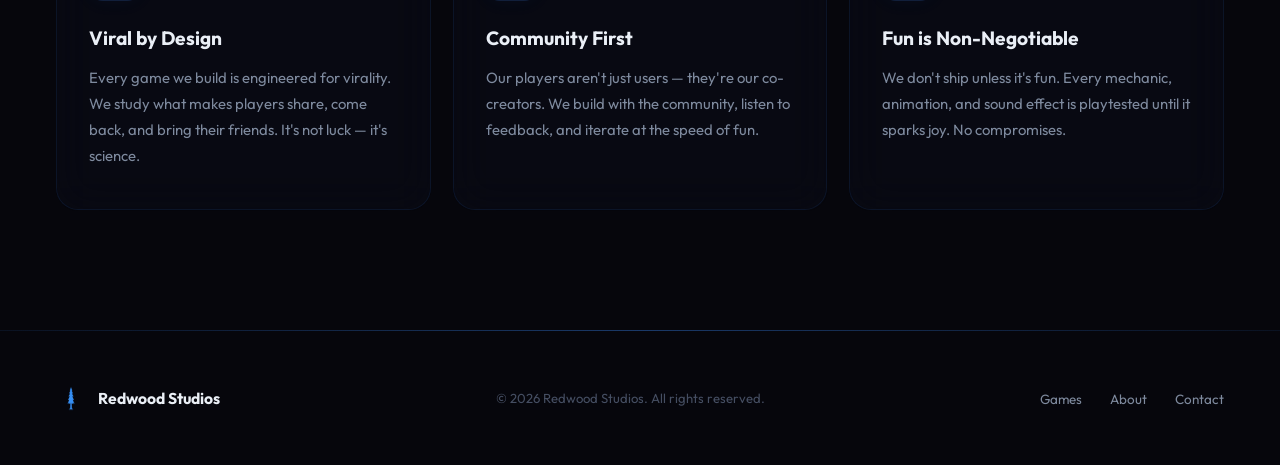
==== commit e1712545: "Update index.html" ====
--- a/index.html
+++ b/index.html
@@ -33,7 +33,7 @@
     <div class="hero-inner">
       <div class="hero-content">
         <div class="hero-badge">System Operational</div>
-        <h1>WE SET<br><span class="highlight">THE PACE.</span></h1>
+        <h1>WE CREATE <br><span class="highlight">THE BEST GAMES.</span></h1>
         <p class="hero-subtitle">We don't follow the trend — we start the conversation.</p>
         <p class="hero-tagline">Viral games. Bold ideas. Community that plays loud.</p>
         <div class="hero-buttons">
@@ -133,7 +133,6 @@
       </div>
     </div>
   </div>
-
 
   <!-- 3D Marquee Showcase -->
   <section class="marquee-section">
@@ -166,7 +165,7 @@
   <div class="section-divider"></div>
 
   <!-- Featured Games -->
- <section class="section">
+  <section class="section">
     <div class="reveal">
       <div class="section-label">Featured Games</div>
       <h2 class="section-title">FEATURED <span class="highlight">GAMES</span></h2>
--- a/styles.css
+++ b/styles.css
@@ -0,0 +1,506 @@
+@import url('https://fonts.googleapis.com/css2?family=Outfit:wght@300;400;500;600;700;800;900&family=JetBrains+Mono:wght@400;500;600&display=swap');
+
+*, *::before, *::after { margin: 0; padding: 0; box-sizing: border-box; }
+
+:root {
+  --bg-primary: #06060c;
+  --bg-secondary: #0a0a14;
+  --bg-card: rgba(12, 14, 28, 0.6);
+  --bg-glass: rgba(10, 12, 24, 0.5);
+  --border-subtle: rgba(56, 130, 235, 0.1);
+  --border-glow: rgba(56, 130, 235, 0.35);
+  --border-bright: rgba(92, 160, 255, 0.5);
+  --blue-primary: #3882eb;
+  --blue-bright: #5ca0ff;
+  --blue-dim: #2a5fad;
+  --blue-glow: rgba(56, 130, 235, 0.4);
+  --green-active: #34d399;
+  --text-primary: #eaeff6;
+  --text-secondary: #7e8a9e;
+  --text-muted: #454e62;
+  --font-display: 'Outfit', sans-serif;
+  --font-mono: 'JetBrains Mono', monospace;
+  --radius-sm: 10px;
+  --radius-md: 16px;
+  --radius-lg: 22px;
+  --ease-out: cubic-bezier(0.25, 0.46, 0.45, 0.94);
+}
+
+html { scroll-behavior: smooth; }
+
+body {
+  font-family: var(--font-display);
+  background: var(--bg-primary);
+  color: var(--text-primary);
+  line-height: 1.6;
+  overflow-x: hidden;
+  -webkit-font-smoothing: antialiased;
+}
+
+a { text-decoration: none; color: inherit; }
+img { max-width: 100%; display: block; }
+button { cursor: pointer; font-family: inherit; border: none; }
+
+/* Grain */
+body::after {
+  content: '';
+  position: fixed;
+  inset: 0;
+  background-image: url("data:image/svg+xml,%3Csvg viewBox='0 0 512 512' xmlns='http://www.w3.org/2000/svg'%3E%3Cfilter id='n'%3E%3CfeTurbulence type='fractalNoise' baseFrequency='0.75' numOctaves='4' stitchTiles='stitch'/%3E%3C/filter%3E%3Crect width='100%25' height='100%25' filter='url(%23n)' opacity='0.035'/%3E%3C/svg%3E");
+  pointer-events: none;
+  z-index: 9999;
+}
+/* Scanlines */
+body::before {
+  content: '';
+  position: fixed;
+  inset: 0;
+  background: repeating-linear-gradient(0deg, transparent, transparent 2px, rgba(0,0,0,0.02) 2px, rgba(0,0,0,0.02) 4px);
+  pointer-events: none;
+  z-index: 9998;
+}
+
+/* Grid lines bg */
+.grid-texture {
+  position: fixed;
+  inset: 0;
+  background-image:
+    linear-gradient(rgba(56,130,235,0.018) 1px, transparent 1px),
+    linear-gradient(90deg, rgba(56,130,235,0.018) 1px, transparent 1px);
+  background-size: 60px 60px;
+  pointer-events: none;
+  z-index: 0;
+}
+
+/* ── NAV ── */
+.nav {
+  position: fixed; top: 0; left: 0; right: 0; z-index: 1000;
+  padding: 0 56px; height: 76px;
+  display: flex; align-items: center; justify-content: space-between;
+  background: rgba(6,6,12,0.6);
+  backdrop-filter: blur(24px) saturate(1.4);
+  border-bottom: 1px solid var(--border-subtle);
+}
+.nav-brand { display: flex; align-items: center; gap: 14px; font-weight: 800; font-size: 1.2rem; letter-spacing: -0.02em; }
+.nav-brand img { width: 38px; height: 38px; border-radius: 10px; }
+.nav-brand .brand-highlight { color: var(--blue-bright); }
+.nav-links { display: flex; align-items: center; gap: 6px; list-style: none; }
+.nav-links a { padding: 9px 20px; border-radius: 10px; font-size: 0.85rem; font-weight: 500; color: var(--text-secondary); letter-spacing: 0.04em; text-transform: uppercase; transition: all 0.25s; position: relative; }
+.nav-links a:hover { color: var(--text-primary); background: rgba(56,130,235,0.06); }
+.nav-links a.active { color: var(--blue-bright); }
+.nav-links a.active::after { content: ''; position: absolute; bottom: 2px; left: 50%; transform: translateX(-50%); width: 20px; height: 2px; background: var(--blue-bright); border-radius: 2px; box-shadow: 0 0 8px var(--blue-glow); }
+.nav-cta { padding: 10px 24px !important; background: var(--blue-primary) !important; color: #fff !important; border-radius: 10px !important; font-weight: 600 !important; box-shadow: 0 0 20px rgba(56,130,235,0.2), inset 0 1px 0 rgba(255,255,255,0.1); transition: all 0.3s !important; }
+.nav-cta:hover { background: var(--blue-bright) !important; transform: translateY(-2px) !important; box-shadow: 0 4px 30px rgba(56,130,235,0.4) !important; }
+.nav-cta::after { display: none !important; }
+.mobile-toggle { display: none; flex-direction: column; gap: 5px; background: none; padding: 4px; }
+.mobile-toggle span { display: block; width: 24px; height: 2px; background: var(--text-secondary); border-radius: 2px; }
+
+/* ── HERO ── */
+.hero { position: relative; min-height: 100vh; display: flex; flex-direction: column; justify-content: center; padding: 140px 80px 80px; overflow: hidden; }
+.hero-bg { position: absolute; inset: 0; background: radial-gradient(ellipse 90% 70% at 65% 20%, rgba(56,130,235,0.14), transparent 60%), radial-gradient(ellipse 50% 40% at 15% 80%, rgba(42,95,173,0.08), transparent), radial-gradient(ellipse 40% 35% at 85% 75%, rgba(56,130,235,0.06), transparent), linear-gradient(180deg, var(--bg-primary), var(--bg-secondary)); z-index: 0; }
+.hero-bg::before { content: ''; position: absolute; top: 5%; right: 10%; width: 600px; height: 600px; background: radial-gradient(circle, rgba(56,130,235,0.08), transparent 65%); border-radius: 50%; animation: float-orb 8s ease-in-out infinite; }
+.hero-bg::after { content: ''; position: absolute; bottom: 10%; left: 5%; width: 400px; height: 400px; background: radial-gradient(circle, rgba(92,160,255,0.05), transparent 65%); border-radius: 50%; animation: float-orb 10s ease-in-out infinite reverse; }
+@keyframes float-orb { 0%,100% { transform: translate(0,0) scale(1); opacity: 0.6; } 33% { transform: translate(30px,-20px) scale(1.05); opacity: 1; } 66% { transform: translate(-15px,15px) scale(0.97); opacity: 0.8; } }
+
+.hero-inner { position: relative; z-index: 1; display: flex; align-items: center; justify-content: center; gap: 80px; width: 100%; max-width: 1360px; margin: 0 auto; }
+.hero-content { max-width: 540px; flex-shrink: 0; }
+
+/* ── 3D CARD CAROUSEL ── */
+.hero-carousel {
+  flex: 1;
+  max-width: 500px;
+  display: flex;
+  flex-direction: column;
+  align-items: center;
+  justify-content: center;
+  animation: fade-up 0.9s ease-out 0.6s both;
+}
+
+.carousel-stage {
+  position: relative;
+  width: 460px;
+  height: 540px;
+  perspective: 1200px;
+}
+
+.carousel-card {
+  position: absolute;
+  width: 380px;
+  height: 480px;
+  border-radius: 22px;
+  overflow: hidden;
+  border: 1px solid var(--border-subtle);
+  background: var(--bg-secondary);
+  transition: all 0.65s cubic-bezier(0.4, 0, 0.2, 1);
+  cursor: pointer;
+  left: 50%;
+  top: 50%;
+  transform-origin: center center;
+  /* Default: hidden behind stack */
+  transform: translate(-50%, -50%) scale(0.7) rotateY(10deg) translateZ(-200px);
+  opacity: 0;
+  z-index: 0;
+  box-shadow: 0 8px 32px rgba(0,0,0,0.3);
+  pointer-events: none;
+}
+
+.carousel-card img {
+  width: 100%;
+  height: 100%;
+  object-fit: cover;
+}
+
+.carousel-card-info {
+  position: absolute;
+  bottom: 0;
+  left: 0;
+  right: 0;
+  padding: 20px;
+  background: linear-gradient(0deg, rgba(4,4,10,0.95) 0%, transparent 100%);
+}
+
+.carousel-card-name {
+  font-size: 1.05rem;
+  font-weight: 700;
+  margin-bottom: 4px;
+}
+
+.carousel-card-sub {
+  font-size: 0.78rem;
+  color: var(--green-active);
+  display: flex;
+  align-items: center;
+  gap: 6px;
+}
+.carousel-card-sub::before {
+  content: '';
+  width: 6px;
+  height: 6px;
+  background: var(--green-active);
+  border-radius: 50%;
+  box-shadow: 0 0 8px var(--green-active);
+  animation: blink-dot 2s ease-in-out infinite;
+}
+
+/* Stack positions */
+.carousel-card[data-pos="0"] {
+  transform: translate(-50%, -50%) scale(1) rotateY(0deg) translateZ(0px);
+  opacity: 1;
+  z-index: 5;
+  pointer-events: auto;
+  border-color: var(--border-glow);
+  box-shadow: 0 16px 56px rgba(0,0,0,0.5), 0 0 40px rgba(56,130,235,0.1);
+}
+
+.carousel-card[data-pos="1"] {
+  transform: translate(-50%, -48%) scale(0.88) rotateY(4deg) translateZ(-60px) translateX(16px);
+  opacity: 0.65;
+  z-index: 4;
+  pointer-events: none;
+  filter: brightness(0.6);
+}
+
+.carousel-card[data-pos="2"] {
+  transform: translate(-50%, -46%) scale(0.76) rotateY(7deg) translateZ(-120px) translateX(32px);
+  opacity: 0.4;
+  z-index: 3;
+  pointer-events: none;
+  filter: brightness(0.35);
+}
+
+.carousel-card[data-pos="3"],
+.carousel-card[data-pos="4"] {
+  transform: translate(-50%, -50%) scale(0.65) translateZ(-180px);
+  opacity: 0;
+  z-index: 1;
+  pointer-events: none;
+}
+
+/* Glow behind active card */
+.carousel-stage::before {
+  content: '';
+  position: absolute;
+  top: 50%;
+  left: 50%;
+  transform: translate(-50%, -50%);
+  width: 400px;
+  height: 500px;
+  background: radial-gradient(ellipse, rgba(56,130,235,0.12) 0%, transparent 70%);
+  border-radius: 50%;
+  z-index: 0;
+  pointer-events: none;
+  animation: float-orb 6s ease-in-out infinite;
+}
+
+/* Dots */
+.carousel-dots {
+  display: flex;
+  gap: 10px;
+  margin-top: 16px;
+}
+
+.carousel-dot {
+  width: 32px;
+  height: 32px;
+  border-radius: 50%;
+  background: rgba(255,255,255,0.08);
+  border: 1px solid rgba(255,255,255,0.1);
+  color: var(--text-muted);
+  font-size: 0.72rem;
+  font-weight: 600;
+  font-family: var(--font-display);
+  display: flex;
+  align-items: center;
+  justify-content: center;
+  transition: all 0.35s var(--ease-out);
+  position: relative;
+}
+.carousel-dot::after {
+  content: attr(data-goto);
+  /* show number: we use a counter approach instead */
+}
+.carousel-dot:nth-child(1)::after { content: '1'; }
+.carousel-dot:nth-child(2)::after { content: '2'; }
+.carousel-dot:nth-child(3)::after { content: '3'; }
+.carousel-dot:nth-child(4)::after { content: '4'; }
+.carousel-dot:nth-child(5)::after { content: '5'; }
+
+.carousel-dot:hover {
+  background: rgba(56,130,235,0.15);
+  border-color: rgba(56,130,235,0.3);
+  color: var(--text-primary);
+}
+.carousel-dot.active {
+  background: var(--blue-primary);
+  border-color: var(--blue-bright);
+  color: #fff;
+  box-shadow: 0 0 16px rgba(56,130,235,0.4);
+  transform: scale(1.1);
+}
+.hero-badge { display: inline-flex; align-items: center; gap: 10px; padding: 8px 20px; background: rgba(52,211,153,0.06); border: 1px solid rgba(52,211,153,0.18); border-radius: 100px; font-size: 0.78rem; font-weight: 600; color: var(--green-active); text-transform: uppercase; letter-spacing: 0.1em; margin-bottom: 44px; animation: fade-down 0.6s ease-out; box-shadow: 0 0 20px rgba(52,211,153,0.06); }
+.hero-badge::before { content: ''; width: 8px; height: 8px; background: var(--green-active); border-radius: 50%; box-shadow: 0 0 10px var(--green-active); animation: blink-dot 2s ease-in-out infinite; }
+@keyframes blink-dot { 0%,100% { opacity: 1; } 50% { opacity: 0.3; } }
+
+.hero h1 { font-size: clamp(4.5rem, 10vw, 8rem); font-weight: 900; line-height: 0.92; letter-spacing: -0.055em; margin-bottom: 36px; animation: hero-text-in 0.8s ease-out 0.1s both; }
+.hero h1 .highlight { color: var(--blue-bright); text-shadow: 0 0 60px rgba(56,130,235,0.3), 0 0 120px rgba(56,130,235,0.1); }
+@keyframes hero-text-in { from { opacity: 0; transform: translateY(50px) skewY(2deg); } to { opacity: 1; transform: translateY(0) skewY(0); } }
+
+.hero-subtitle { font-size: 1.25rem; color: var(--text-secondary); max-width: 540px; line-height: 1.7; margin-bottom: 14px; animation: fade-up 0.7s ease-out 0.3s both; }
+.hero-tagline { font-size: 1.2rem; font-weight: 700; color: var(--text-primary); margin-bottom: 48px; animation: fade-up 0.7s ease-out 0.4s both; }
+.hero-buttons { display: flex; gap: 16px; animation: fade-up 0.7s ease-out 0.5s both; }
+
+.btn-primary { display: inline-flex; align-items: center; gap: 10px; padding: 16px 34px; background: linear-gradient(135deg, var(--blue-primary), var(--blue-bright)); color: #fff; font-weight: 700; font-size: 0.95rem; border-radius: var(--radius-sm); transition: all 0.3s; box-shadow: 0 4px 24px rgba(56,130,235,0.3), inset 0 1px 0 rgba(255,255,255,0.15); position: relative; overflow: hidden; }
+.btn-primary::before { content: ''; position: absolute; inset: 0; background: linear-gradient(135deg, transparent 40%, rgba(255,255,255,0.12) 50%, transparent 60%); transform: translateX(-100%); transition: transform 0.6s; }
+.btn-primary:hover::before { transform: translateX(100%); }
+.btn-primary:hover { transform: translateY(-3px); box-shadow: 0 8px 40px rgba(56,130,235,0.45); }
+
+.btn-outline { display: inline-flex; align-items: center; gap: 10px; padding: 16px 34px; background: rgba(56,130,235,0.04); color: var(--text-primary); font-weight: 700; font-size: 0.95rem; border-radius: var(--radius-sm); border: 1px solid var(--border-glow); transition: all 0.3s; }
+.btn-outline:hover { background: rgba(56,130,235,0.1); border-color: var(--blue-bright); transform: translateY(-3px); box-shadow: 0 8px 30px rgba(56,130,235,0.15); }
+
+/* ── STATS BAR ── */
+.stats-bar { padding: 0 56px; position: relative; z-index: 1; margin-top: -10px; }
+.stats-container { display: grid; grid-template-columns: repeat(5, 1fr); gap: 1px; background: var(--border-subtle); border-radius: var(--radius-lg); overflow: hidden; border: 1px solid var(--border-subtle); box-shadow: 0 8px 48px rgba(0,0,0,0.4), 0 0 60px rgba(56,130,235,0.05); }
+.stat-item { background: var(--bg-glass); backdrop-filter: blur(16px); padding: 32px 28px; text-align: center; position: relative; transition: all 0.35s; overflow: hidden; }
+.stat-item::before { content: ''; position: absolute; inset: 0; background: radial-gradient(circle at 50% 0%, rgba(56,130,235,0.06), transparent 70%); opacity: 0; transition: opacity 0.35s; }
+.stat-item:hover::before { opacity: 1; }
+.stat-item:hover { background: rgba(14,18,34,0.7); }
+.stat-icon { display: inline-flex; align-items: center; gap: 7px; font-size: 0.7rem; font-weight: 600; color: var(--text-muted); text-transform: uppercase; letter-spacing: 0.1em; margin-bottom: 10px; }
+.stat-icon svg { width: 15px; height: 15px; opacity: 0.45; }
+.stat-value { font-size: 2.2rem; font-weight: 800; font-family: var(--font-mono); letter-spacing: -0.03em; }
+.stat-value .suffix { color: var(--blue-bright); }
+.stat-live { display: inline-flex; align-items: center; gap: 5px; margin-top: 8px; padding: 3px 12px; background: rgba(52,211,153,0.08); border: 1px solid rgba(52,211,153,0.12); border-radius: 100px; font-size: 0.65rem; font-weight: 700; color: var(--green-active); text-transform: uppercase; letter-spacing: 0.1em; }
+.stat-live::before { content: ''; width: 5px; height: 5px; background: var(--green-active); border-radius: 50%; box-shadow: 0 0 8px var(--green-active); animation: blink-dot 2s ease-in-out infinite; }
+
+/* ── 3D MARQUEE ── */
+.marquee-section { padding: 80px 0 40px; overflow: hidden; position: relative; }
+.marquee-section::before { content: ''; position: absolute; top: 0; left: 0; right: 0; height: 100px; background: linear-gradient(180deg, var(--bg-primary), transparent); z-index: 2; pointer-events: none; }
+.marquee-section::after { content: ''; position: absolute; bottom: 0; left: 0; right: 0; height: 100px; background: linear-gradient(0deg, var(--bg-primary), transparent); z-index: 2; pointer-events: none; }
+.marquee-fade-left, .marquee-fade-right { position: absolute; top: 0; bottom: 0; width: 200px; z-index: 3; pointer-events: none; }
+.marquee-fade-left { left: 0; background: linear-gradient(90deg, var(--bg-primary), transparent); }
+.marquee-fade-right { right: 0; background: linear-gradient(270deg, var(--bg-primary), transparent); }
+
+.marquee-wrapper { perspective: 1000px; padding: 30px 0; }
+.marquee-track { display: flex; gap: 20px; width: max-content; animation: marquee-scroll 45s linear infinite; transform: rotateX(8deg) rotateY(-5deg) rotateZ(1.5deg); transform-origin: center center; }
+.marquee-track:hover { animation-play-state: paused; }
+@keyframes marquee-scroll { 0% { transform: translateX(0) rotateX(8deg) rotateY(-5deg) rotateZ(1.5deg); } 100% { transform: translateX(-50%) rotateX(8deg) rotateY(-5deg) rotateZ(1.5deg); } }
+
+.marquee-track-reverse { animation-direction: reverse; margin-top: 20px; }
+
+.marquee-card { flex-shrink: 0; width: 280px; height: 195px; border-radius: var(--radius-md); overflow: hidden; border: 1px solid var(--border-subtle); position: relative; transition: all 0.4s; box-shadow: 0 8px 32px rgba(0,0,0,0.5); }
+.marquee-card:hover { transform: scale(1.1) translateY(-10px); border-color: var(--border-bright); box-shadow: 0 20px 56px rgba(0,0,0,0.6), 0 0 40px var(--blue-glow); z-index: 10; }
+.marquee-card img { width: 100%; height: 100%; object-fit: cover; transition: transform 0.5s; }
+.marquee-card:hover img { transform: scale(1.12); }
+.marquee-card .m-overlay { position: absolute; inset: 0; background: linear-gradient(0deg, rgba(6,6,12,0.92) 0%, transparent 50%); padding: 16px; display: flex; flex-direction: column; justify-content: flex-end; opacity: 0; transition: opacity 0.3s; }
+.marquee-card:hover .m-overlay { opacity: 1; }
+.marquee-card .m-name { font-size: 0.9rem; font-weight: 700; }
+.marquee-card .m-stats { font-size: 0.7rem; color: var(--text-secondary); display: flex; align-items: center; gap: 6px; margin-top: 4px; }
+
+/* ── SECTIONS ── */
+.section { padding: 120px 56px; position: relative; }
+.section-label { display: inline-flex; align-items: center; gap: 10px; font-size: 0.72rem; font-weight: 700; color: var(--blue-bright); text-transform: uppercase; letter-spacing: 0.14em; margin-bottom: 14px; }
+.section-label::before { content: ''; width: 8px; height: 8px; background: var(--blue-primary); border-radius: 3px; box-shadow: 0 0 10px var(--blue-glow); }
+.section-title { font-size: clamp(2.2rem, 4.5vw, 3.4rem); font-weight: 900; letter-spacing: -0.04em; margin-bottom: 18px; line-height: 1.05; }
+.section-title .highlight { color: var(--blue-bright); text-shadow: 0 0 40px rgba(56,130,235,0.2); }
+.section-subtitle { color: var(--text-secondary); font-size: 1.05rem; max-width: 540px; margin-bottom: 56px; line-height: 1.7; }
+
+/* ── FEATURED GAMES ── */
+.featured-grid { display: grid; grid-template-columns: repeat(12, 1fr); grid-template-rows: auto auto; gap: 18px; }
+.game-card { position: relative; border-radius: var(--radius-md); overflow: hidden; border: 1px solid var(--border-subtle); transition: all 0.45s; cursor: pointer; }
+.game-card::after { content: ''; position: absolute; inset: 0; border-radius: inherit; box-shadow: inset 0 0 0 1px transparent; transition: box-shadow 0.45s; pointer-events: none; z-index: 3; }
+.game-card:hover { border-color: var(--border-glow); transform: translateY(-6px) scale(1.01); box-shadow: 0 24px 64px rgba(0,0,0,0.5), 0 0 50px rgba(56,130,235,0.1); }
+.game-card:hover::after { box-shadow: inset 0 0 0 1px var(--border-glow); }
+.game-card:nth-child(1) { grid-column: span 7; }
+.game-card:nth-child(2) { grid-column: span 5; }
+.game-card:nth-child(3) { grid-column: span 4; }
+.game-card:nth-child(4) { grid-column: span 4; }
+.game-card:nth-child(5) { grid-column: span 4; }
+
+.game-card .game-thumb { width: 100%; height: 100%; min-height: 260px; object-fit: cover; transition: transform 0.6s; }
+.game-card:nth-child(1) .game-thumb { min-height: 380px; }
+.game-card:hover .game-thumb { transform: scale(1.06); }
+.game-card .game-overlay { position: absolute; inset: 0; background: linear-gradient(0deg, rgba(4,4,10,0.95) 0%, rgba(4,4,10,0.3) 40%, rgba(4,4,10,0) 60%); padding: 24px; display: flex; flex-direction: column; justify-content: flex-end; }
+.game-card .game-name { font-size: 1.3rem; font-weight: 800; margin-bottom: 10px; }
+.game-card .game-stats { display: flex; align-items: center; gap: 14px; font-size: 0.8rem; color: var(--text-secondary); }
+.game-stat-item { display: flex; align-items: center; gap: 6px; }
+.active-dot { width: 7px; height: 7px; background: var(--green-active); border-radius: 50%; box-shadow: 0 0 8px var(--green-active), 0 0 16px rgba(52,211,153,0.3); animation: blink-dot 2s ease-in-out infinite; }
+.game-stats .sep { color: var(--text-muted); opacity: 0.3; }
+.game-badge { position: absolute; top: 16px; right: 16px; display: inline-flex; align-items: center; gap: 7px; padding: 6px 14px; background: rgba(6,6,12,0.7); backdrop-filter: blur(12px); border: 1px solid rgba(255,215,0,0.2); border-radius: 10px; font-size: 0.7rem; font-weight: 700; color: #ffd700; text-transform: uppercase; letter-spacing: 0.06em; box-shadow: 0 0 20px rgba(255,215,0,0.08); z-index: 3; }
+
+/* ── GLASS CARDS ── */
+.about-cards { display: grid; grid-template-columns: repeat(3, 1fr); gap: 22px; }
+.glass-card { background: var(--bg-glass); backdrop-filter: blur(20px); border: 1px solid var(--border-subtle); border-radius: var(--radius-lg); padding: 40px 32px; transition: all 0.4s; position: relative; overflow: hidden; }
+.glass-card::before { content: ''; position: absolute; top: 0; left: 0; right: 0; height: 1px; background: linear-gradient(90deg, transparent, rgba(56,130,235,0.3), transparent); opacity: 0; transition: opacity 0.4s; }
+.glass-card:hover { border-color: var(--border-glow); transform: translateY(-6px); box-shadow: 0 20px 56px rgba(0,0,0,0.35), 0 0 40px rgba(56,130,235,0.06); }
+.glass-card:hover::before { opacity: 1; }
+.glass-card .card-icon { width: 52px; height: 52px; display: flex; align-items: center; justify-content: center; background: rgba(56,130,235,0.08); border: 1px solid rgba(56,130,235,0.12); border-radius: 14px; margin-bottom: 22px; color: var(--blue-bright); box-shadow: 0 0 20px rgba(56,130,235,0.06); }
+.glass-card h3 { font-size: 1.2rem; font-weight: 700; margin-bottom: 12px; }
+.glass-card p { color: var(--text-secondary); font-size: 0.93rem; line-height: 1.75; }
+
+.section-divider { width: 100%; height: 1px; background: linear-gradient(90deg, transparent, var(--border-glow) 50%, transparent); }
+
+/* ── GAMES PAGE ── */
+.games-header { padding: 130px 56px 44px; }
+.games-header .back-link { display: inline-flex; align-items: center; gap: 8px; color: var(--text-secondary); font-size: 0.85rem; margin-bottom: 36px; transition: all 0.25s; padding: 6px 14px; border-radius: 8px; }
+.games-header .back-link:hover { color: var(--text-primary); background: rgba(56,130,235,0.06); }
+.games-count { color: var(--text-muted); font-size: 0.78rem; font-weight: 600; letter-spacing: 0.1em; text-transform: uppercase; margin-top: 10px; }
+.search-bar { margin-top: 28px; max-width: 400px; position: relative; }
+.search-bar input { width: 100%; padding: 14px 18px 14px 46px; background: var(--bg-glass); backdrop-filter: blur(12px); border: 1px solid var(--border-subtle); border-radius: var(--radius-sm); color: var(--text-primary); font-family: var(--font-display); font-size: 0.92rem; outline: none; transition: all 0.3s; }
+.search-bar input::placeholder { color: var(--text-muted); }
+.search-bar input:focus { border-color: var(--border-glow); box-shadow: 0 0 24px rgba(56,130,235,0.08); }
+.search-bar svg { position: absolute; left: 16px; top: 50%; transform: translateY(-50%); width: 17px; height: 17px; color: var(--text-muted); }
+
+.games-grid { display: grid; grid-template-columns: repeat(4, 1fr); gap: 20px; padding: 24px 56px 120px; }
+.catalog-card { position: relative; border-radius: var(--radius-md); overflow: hidden; border: 1px solid var(--border-subtle); transition: all 0.4s; cursor: pointer; aspect-ratio: 1; }
+.catalog-card:hover { border-color: var(--border-glow); transform: translateY(-6px); box-shadow: 0 20px 56px rgba(0,0,0,0.5), 0 0 40px rgba(56,130,235,0.08); }
+.catalog-card .cat-thumb { width: 100%; height: 100%; object-fit: cover; transition: transform 0.5s; }
+.catalog-card:hover .cat-thumb { transform: scale(1.07); }
+.catalog-card .cat-overlay { position: absolute; inset: 0; background: linear-gradient(0deg, rgba(4,4,10,0.95) 0%, rgba(4,4,10,0) 45%); padding: 20px; display: flex; flex-direction: column; justify-content: flex-end; }
+.catalog-card .cat-name { font-size: 1.05rem; font-weight: 700; margin-bottom: 10px; }
+.catalog-card .cat-stats { display: flex; align-items: center; gap: 12px; font-size: 0.74rem; color: var(--text-secondary); flex-wrap: wrap; }
+.cat-stat-badge { display: inline-flex; align-items: center; gap: 5px; padding: 4px 10px; background: rgba(52,211,153,0.08); border: 1px solid rgba(52,211,153,0.12); border-radius: 8px; color: var(--green-active); font-weight: 600; }
+
+/* ── ABOUT PAGE ── */
+.about-hero { padding: 150px 56px 80px; text-align: center; position: relative; }
+.about-hero::before { content: ''; position: absolute; top: 60px; left: 50%; transform: translateX(-50%); width: 700px; height: 500px; background: radial-gradient(circle, rgba(56,130,235,0.1), transparent 65%); pointer-events: none; }
+.about-hero h1 { font-size: clamp(2.8rem, 6vw, 4.5rem); font-weight: 900; letter-spacing: -0.04em; margin-bottom: 24px; position: relative; }
+.about-hero p { color: var(--text-secondary); max-width: 620px; margin: 0 auto 56px; font-size: 1.15rem; line-height: 1.75; position: relative; }
+
+.about-section { padding: 60px 56px; }
+.about-grid { display: grid; grid-template-columns: 1fr 1fr; gap: 56px; align-items: center; margin-bottom: 100px; }
+.about-text h2 { font-size: 2rem; font-weight: 800; margin-bottom: 20px; letter-spacing: -0.03em; line-height: 1.1; }
+.about-text p { color: var(--text-secondary); line-height: 1.8; margin-bottom: 16px; font-size: 1rem; }
+.about-visual { background: var(--bg-glass); border: 1px solid var(--border-subtle); border-radius: var(--radius-lg); padding: 56px; display: flex; align-items: center; justify-content: center; min-height: 320px; position: relative; overflow: hidden; }
+.about-visual::before { content: ''; position: absolute; inset: 0; background: radial-gradient(circle at 30% 40%, rgba(56,130,235,0.06), transparent 60%); }
+
+.values-grid { display: grid; grid-template-columns: repeat(3, 1fr); gap: 22px; margin-top: 56px; }
+.value-card { background: var(--bg-glass); backdrop-filter: blur(20px); border: 1px solid var(--border-subtle); border-radius: var(--radius-lg); padding: 36px 30px; transition: all 0.4s; position: relative; overflow: hidden; }
+.value-card::after { content: ''; position: absolute; top: -40px; right: -40px; width: 120px; height: 120px; background: radial-gradient(circle, rgba(56,130,235,0.06), transparent 70%); border-radius: 50%; transition: all 0.4s; }
+.value-card:hover { border-color: var(--border-glow); transform: translateY(-5px); box-shadow: 0 16px 48px rgba(0,0,0,0.3); }
+.value-card:hover::after { transform: scale(1.5); }
+.value-number { font-family: var(--font-mono); font-size: 0.75rem; color: var(--blue-dim); margin-bottom: 16px; letter-spacing: 0.05em; }
+.value-card h3 { font-size: 1.15rem; font-weight: 700; margin-bottom: 12px; }
+.value-card p { color: var(--text-secondary); font-size: 0.9rem; line-height: 1.75; }
+
+/* ── CONTACT PAGE ── */
+.contact-hero { padding: 150px 56px 64px; text-align: center; position: relative; }
+.contact-content { padding: 0 56px 120px; display: grid; grid-template-columns: 1fr 1fr; gap: 44px; max-width: 1060px; margin: 0 auto; }
+.contact-info { display: flex; flex-direction: column; gap: 20px; }
+.contact-card { background: var(--bg-glass); backdrop-filter: blur(20px); border: 1px solid var(--border-subtle); border-radius: var(--radius-lg); padding: 28px 26px; display: flex; align-items: flex-start; gap: 18px; transition: all 0.4s; }
+.contact-card:hover { border-color: var(--border-glow); transform: translateY(-4px); box-shadow: 0 16px 48px rgba(0,0,0,0.3), 0 0 24px rgba(56,130,235,0.05); }
+.contact-card-icon { width: 48px; height: 48px; min-width: 48px; display: flex; align-items: center; justify-content: center; background: rgba(56,130,235,0.08); border: 1px solid rgba(56,130,235,0.12); border-radius: 12px; color: var(--blue-bright); box-shadow: 0 0 16px rgba(56,130,235,0.06); }
+.contact-card h3 { font-size: 0.98rem; font-weight: 700; margin-bottom: 5px; }
+.contact-card p { color: var(--text-secondary); font-size: 0.88rem; }
+.contact-card a { color: var(--blue-bright); font-size: 0.88rem; transition: all 0.25s; }
+.contact-card a:hover { color: #fff; text-shadow: 0 0 12px var(--blue-glow); }
+
+.contact-form { background: var(--bg-glass); backdrop-filter: blur(20px); border: 1px solid var(--border-subtle); border-radius: var(--radius-lg); padding: 40px 36px; position: relative; overflow: hidden; }
+.contact-form::before { content: ''; position: absolute; top: 0; left: 0; right: 0; height: 1px; background: linear-gradient(90deg, transparent, rgba(56,130,235,0.3), transparent); }
+.contact-form h3 { font-size: 1.25rem; font-weight: 700; margin-bottom: 28px; }
+.form-group { margin-bottom: 20px; }
+.form-group label { display: block; font-size: 0.78rem; font-weight: 600; color: var(--text-secondary); margin-bottom: 8px; text-transform: uppercase; letter-spacing: 0.08em; }
+.form-group input, .form-group textarea { width: 100%; padding: 14px 18px; background: rgba(6,6,12,0.6); border: 1px solid var(--border-subtle); border-radius: var(--radius-sm); color: var(--text-primary); font-family: var(--font-display); font-size: 0.92rem; outline: none; transition: all 0.3s; resize: vertical; }
+.form-group input:focus, .form-group textarea:focus { border-color: var(--border-glow); box-shadow: 0 0 20px rgba(56,130,235,0.08); }
+.form-group textarea { min-height: 130px; }
+.btn-submit { width: 100%; padding: 16px; background: linear-gradient(135deg, var(--blue-primary), var(--blue-bright)); color: #fff; font-weight: 700; font-size: 0.95rem; border-radius: var(--radius-sm); transition: all 0.3s; box-shadow: 0 4px 24px rgba(56,130,235,0.2); position: relative; overflow: hidden; }
+.btn-submit::before { content: ''; position: absolute; inset: 0; background: linear-gradient(135deg, transparent 40%, rgba(255,255,255,0.12) 50%, transparent 60%); transform: translateX(-100%); transition: transform 0.5s; }
+.btn-submit:hover::before { transform: translateX(100%); }
+.btn-submit:hover { box-shadow: 0 8px 40px rgba(56,130,235,0.4); transform: translateY(-2px); }
+
+/* ── FOOTER ── */
+.footer { padding: 52px 56px; border-top: 1px solid var(--border-subtle); display: flex; align-items: center; justify-content: space-between; position: relative; }
+.footer::before { content: ''; position: absolute; top: -1px; left: 0; right: 0; height: 1px; background: linear-gradient(90deg, transparent, var(--border-glow) 50%, transparent); }
+.footer-brand { display: flex; align-items: center; gap: 12px; font-weight: 700; font-size: 0.98rem; }
+.footer-brand img { width: 30px; height: 30px; border-radius: 8px; }
+.footer-copy { color: var(--text-muted); font-size: 0.82rem; }
+.footer-links { display: flex; gap: 28px; list-style: none; }
+.footer-links a { color: var(--text-secondary); font-size: 0.84rem; transition: all 0.25s; }
+.footer-links a:hover { color: var(--blue-bright); }
+
+/* ── ANIMATIONS ── */
+@keyframes fade-up { from { opacity: 0; transform: translateY(30px); } to { opacity: 1; transform: translateY(0); } }
+@keyframes fade-down { from { opacity: 0; transform: translateY(-16px); } to { opacity: 1; transform: translateY(0); } }
+.reveal { opacity: 0; transform: translateY(40px); transition: opacity 0.7s ease-out, transform 0.7s var(--ease-out); }
+.reveal.visible { opacity: 1; transform: translateY(0); }
+.reveal-stagger .reveal:nth-child(1) { transition-delay: 0s; }
+.reveal-stagger .reveal:nth-child(2) { transition-delay: 0.1s; }
+.reveal-stagger .reveal:nth-child(3) { transition-delay: 0.15s; }
+.reveal-stagger .reveal:nth-child(4) { transition-delay: 0.2s; }
+.reveal-stagger .reveal:nth-child(5) { transition-delay: 0.25s; }
+.reveal-stagger .reveal:nth-child(6) { transition-delay: 0.3s; }
+
+/* ── RESPONSIVE ── */
+@media (max-width: 1024px) {
+  .hero-inner { flex-direction: column; gap: 40px; }
+  .hero-carousel { max-width: 400px; }
+  .carousel-stage { width: 380px; height: 460px; }
+  .carousel-card { width: 320px; height: 400px; }
+  .featured-grid { grid-template-columns: repeat(6, 1fr); }
+  .game-card:nth-child(1) { grid-column: span 6; }
+  .game-card:nth-child(2),.game-card:nth-child(3),.game-card:nth-child(4),.game-card:nth-child(5) { grid-column: span 3; }
+  .games-grid { grid-template-columns: repeat(3, 1fr); }
+  .stats-container { grid-template-columns: repeat(3, 1fr); }
+}
+@media (max-width: 768px) {
+  .nav { padding: 0 24px; }
+  .nav-links { display: none; }
+  .mobile-toggle { display: flex; }
+  .nav-links.open { display: flex; flex-direction: column; position: absolute; top: 76px; left: 0; right: 0; background: rgba(6,6,12,0.95); backdrop-filter: blur(24px); padding: 24px; border-bottom: 1px solid var(--border-subtle); gap: 4px; }
+  .hero,.section,.about-hero,.about-section,.contact-hero,.games-header { padding-left: 24px; padding-right: 24px; }
+  .stats-bar { padding: 0 24px; }
+  .stats-container { grid-template-columns: repeat(2, 1fr); }
+  .featured-grid { grid-template-columns: 1fr; }
+  .game-card:nth-child(n) { grid-column: span 1; }
+  .about-cards,.values-grid { grid-template-columns: 1fr; }
+  .about-grid { grid-template-columns: 1fr; }
+  .games-grid { grid-template-columns: repeat(2, 1fr); padding: 20px 24px 80px; }
+  .contact-content { grid-template-columns: 1fr; padding: 0 24px 80px; }
+  .footer { flex-direction: column; gap: 20px; text-align: center; padding: 36px 24px; }
+  .hero h1 { font-size: clamp(3rem, 12vw, 5rem); }
+  .hero-carousel { max-width: 340px; }
+  .carousel-stage { width: 310px; height: 400px; }
+  .carousel-card { width: 280px; height: 350px; }
+}
+@media (max-width: 480px) {
+  .stats-container { grid-template-columns: 1fr; }
+  .games-grid { grid-template-columns: 1fr; }
+}
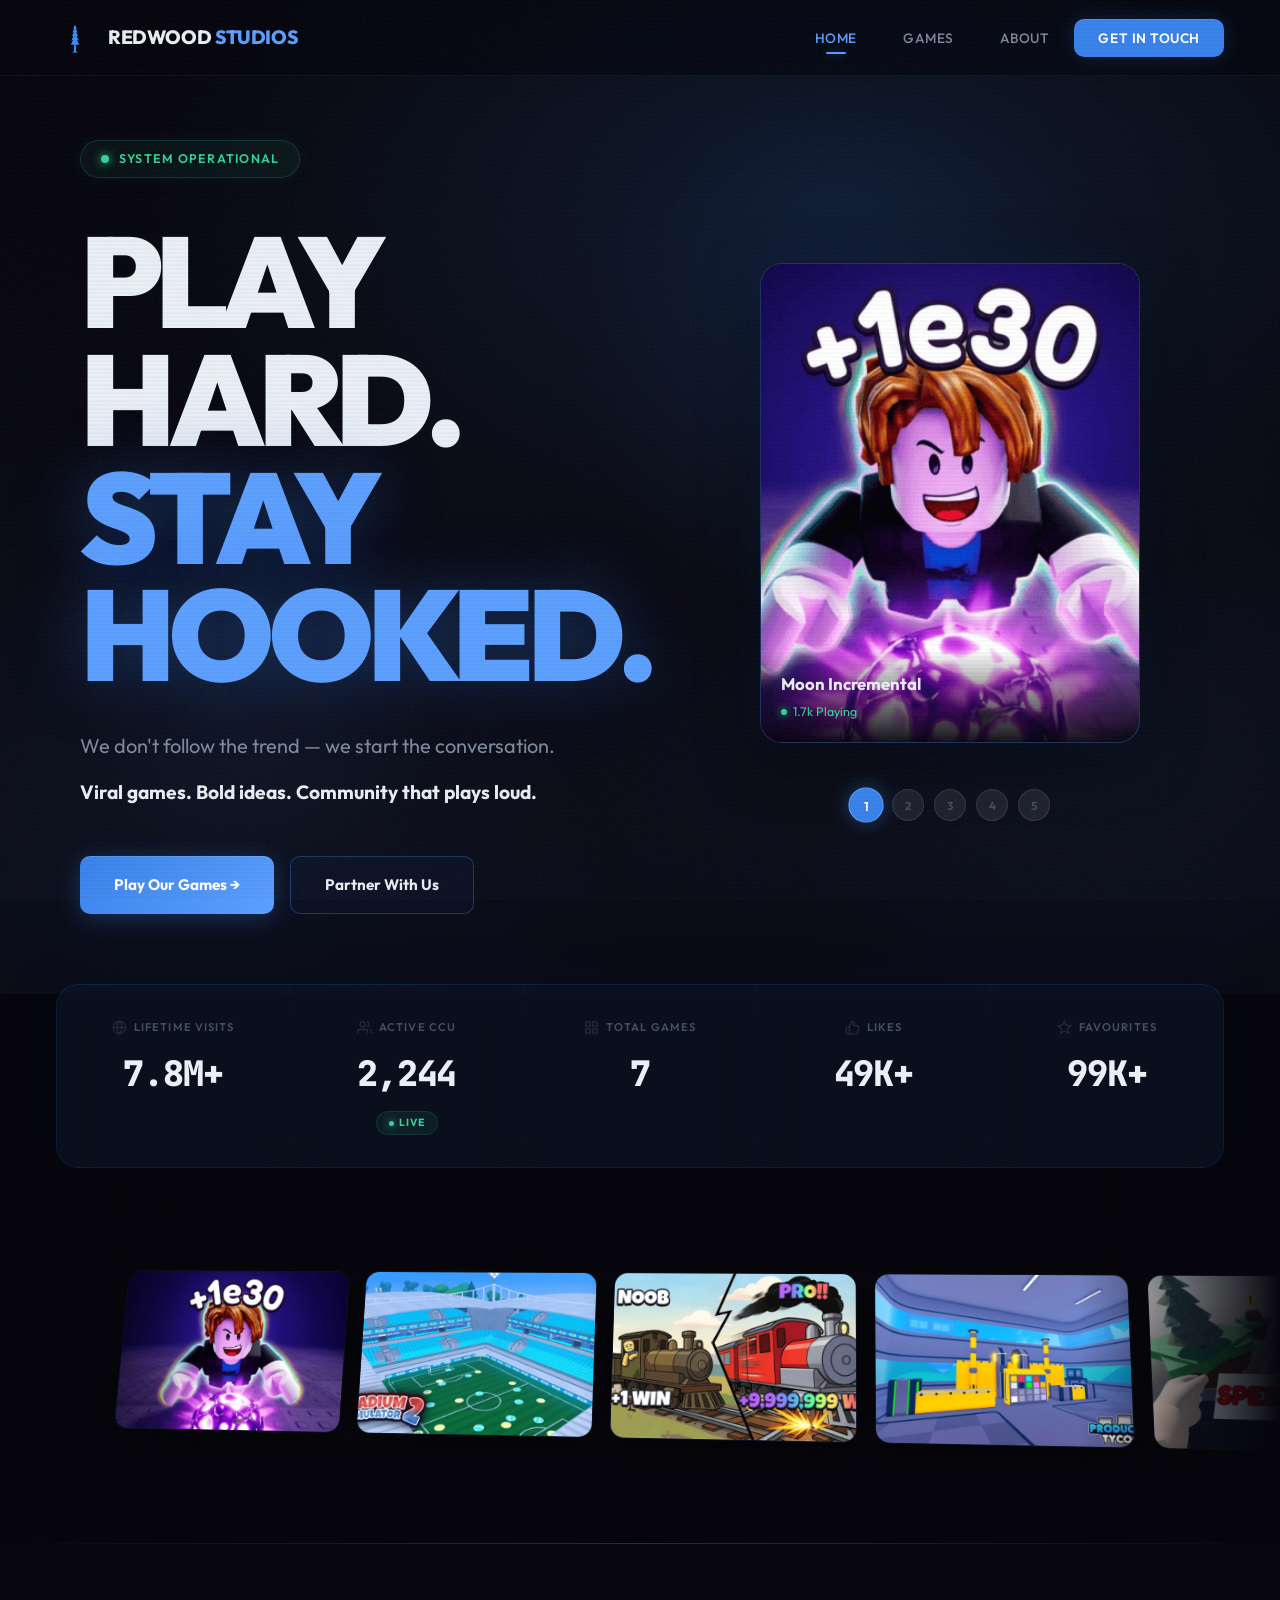
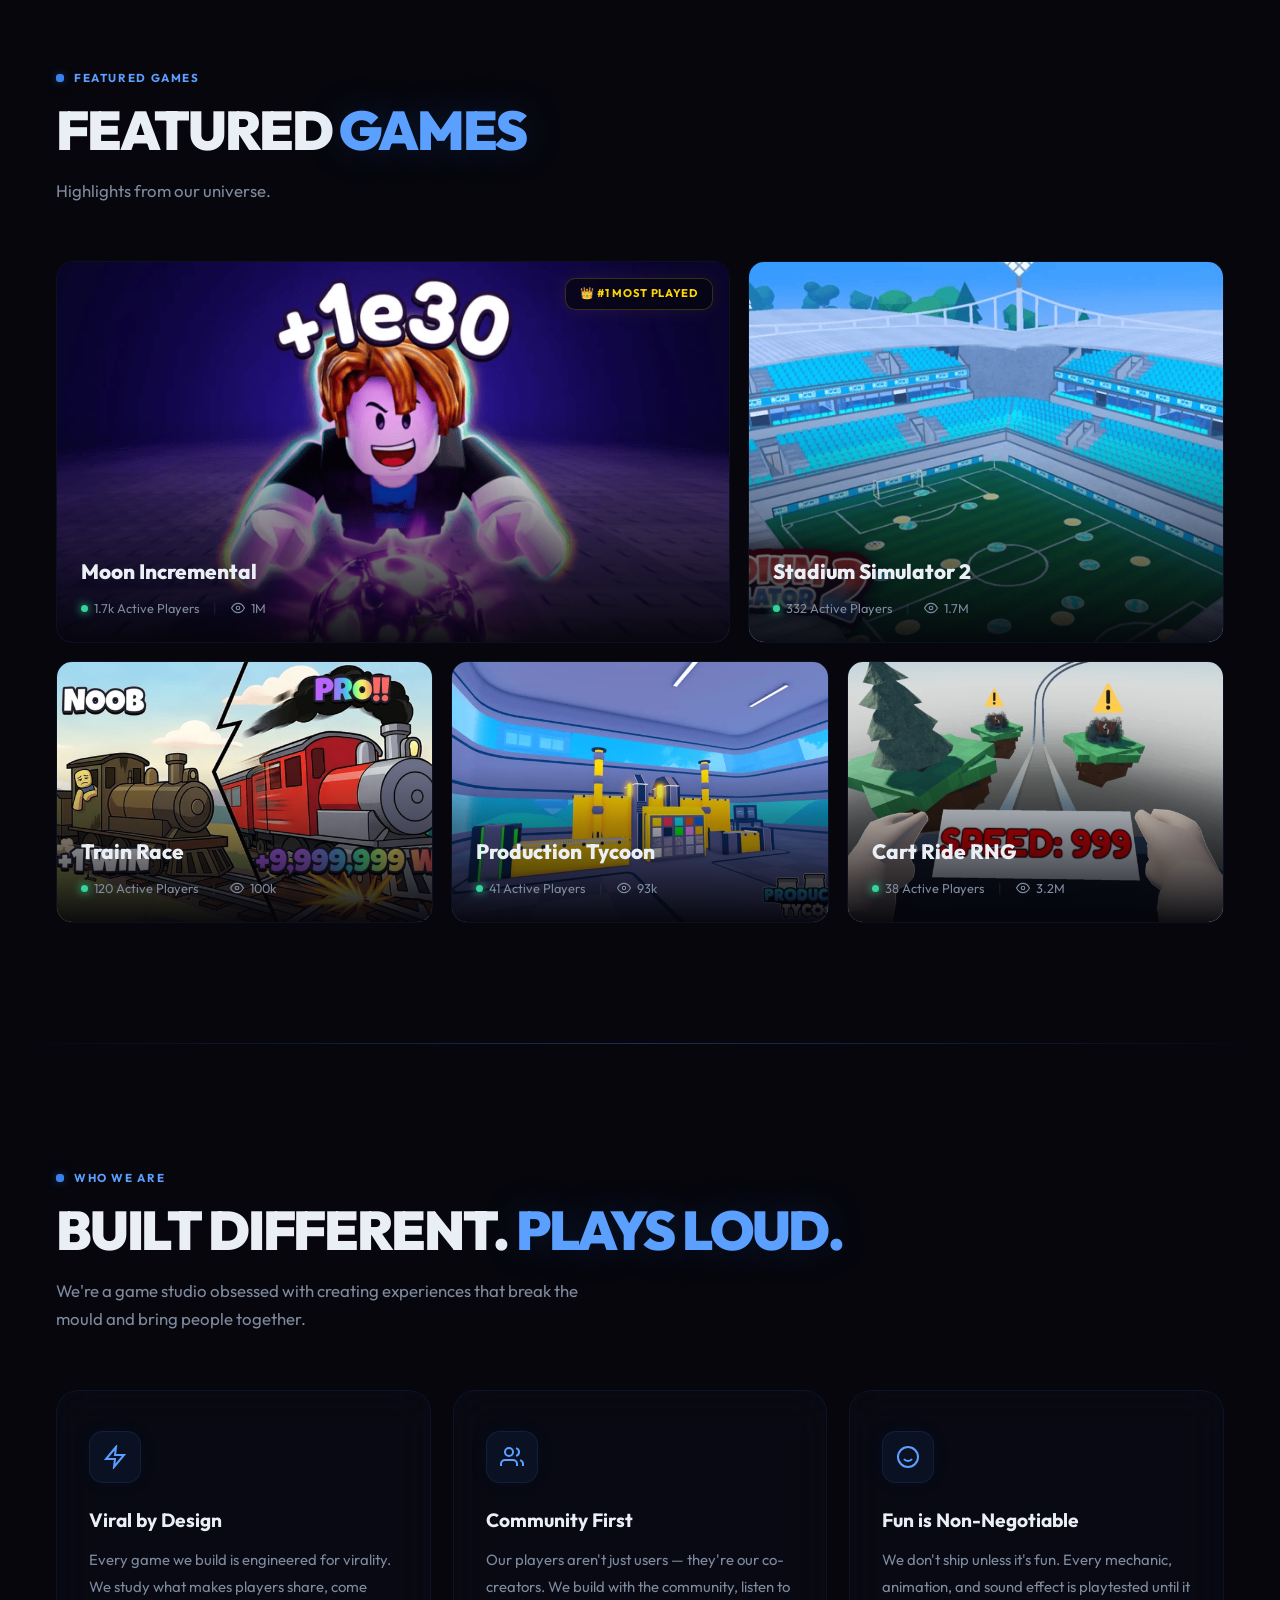
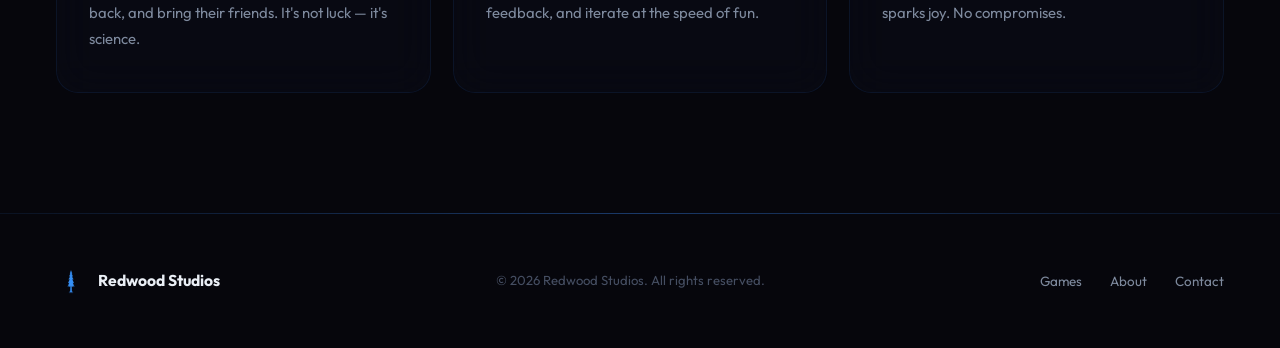
==== commit a518ee86: "Update index.html" ====
--- a/index.html
+++ b/index.html
@@ -33,7 +33,7 @@
     <div class="hero-inner">
       <div class="hero-content">
         <div class="hero-badge">System Operational</div>
-        <h1>WE CREATE <br><span class="highlight">THE BEST GAMES.</span></h1>
+        <h1>PLAY HARD.<br><span class="highlight">STAY HOOKED.</span></h1>
         <p class="hero-subtitle">We don't follow the trend — we start the conversation.</p>
         <p class="hero-tagline">Viral games. Bold ideas. Community that plays loud.</p>
         <div class="hero-buttons">
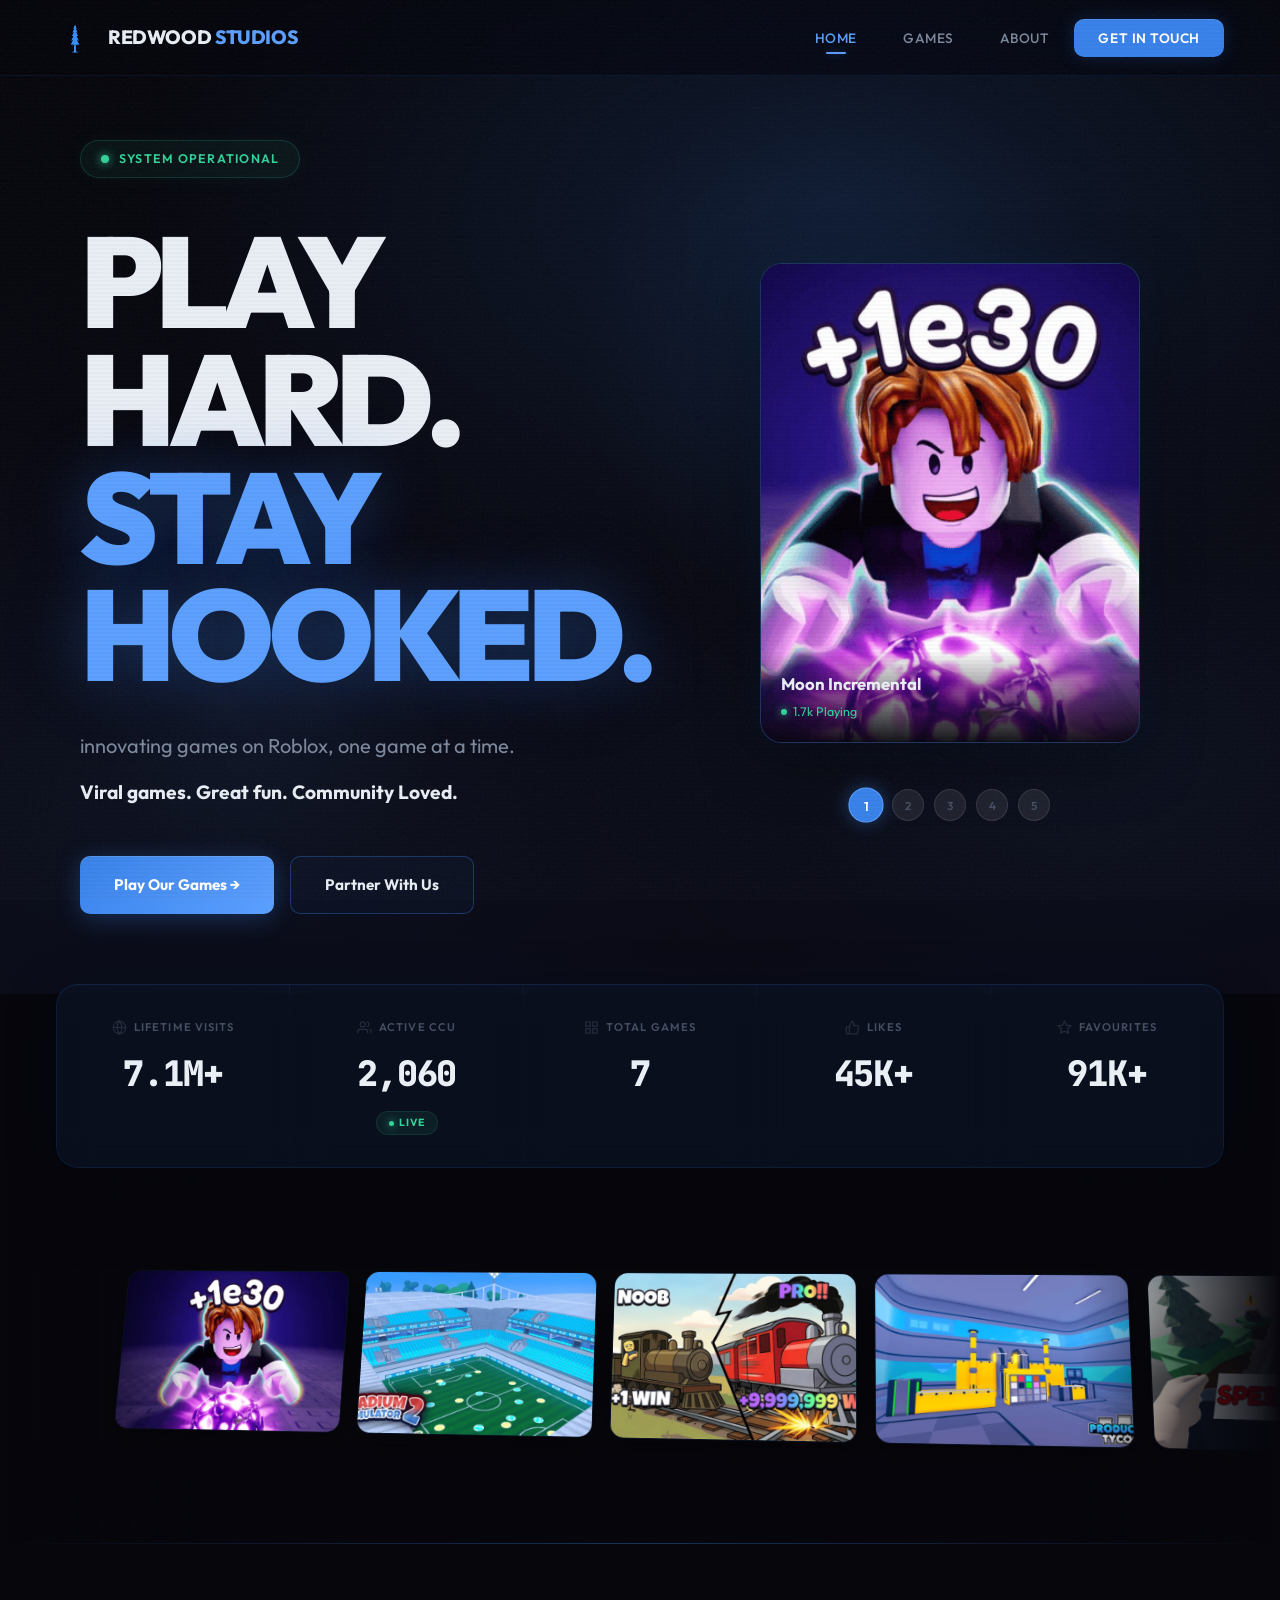
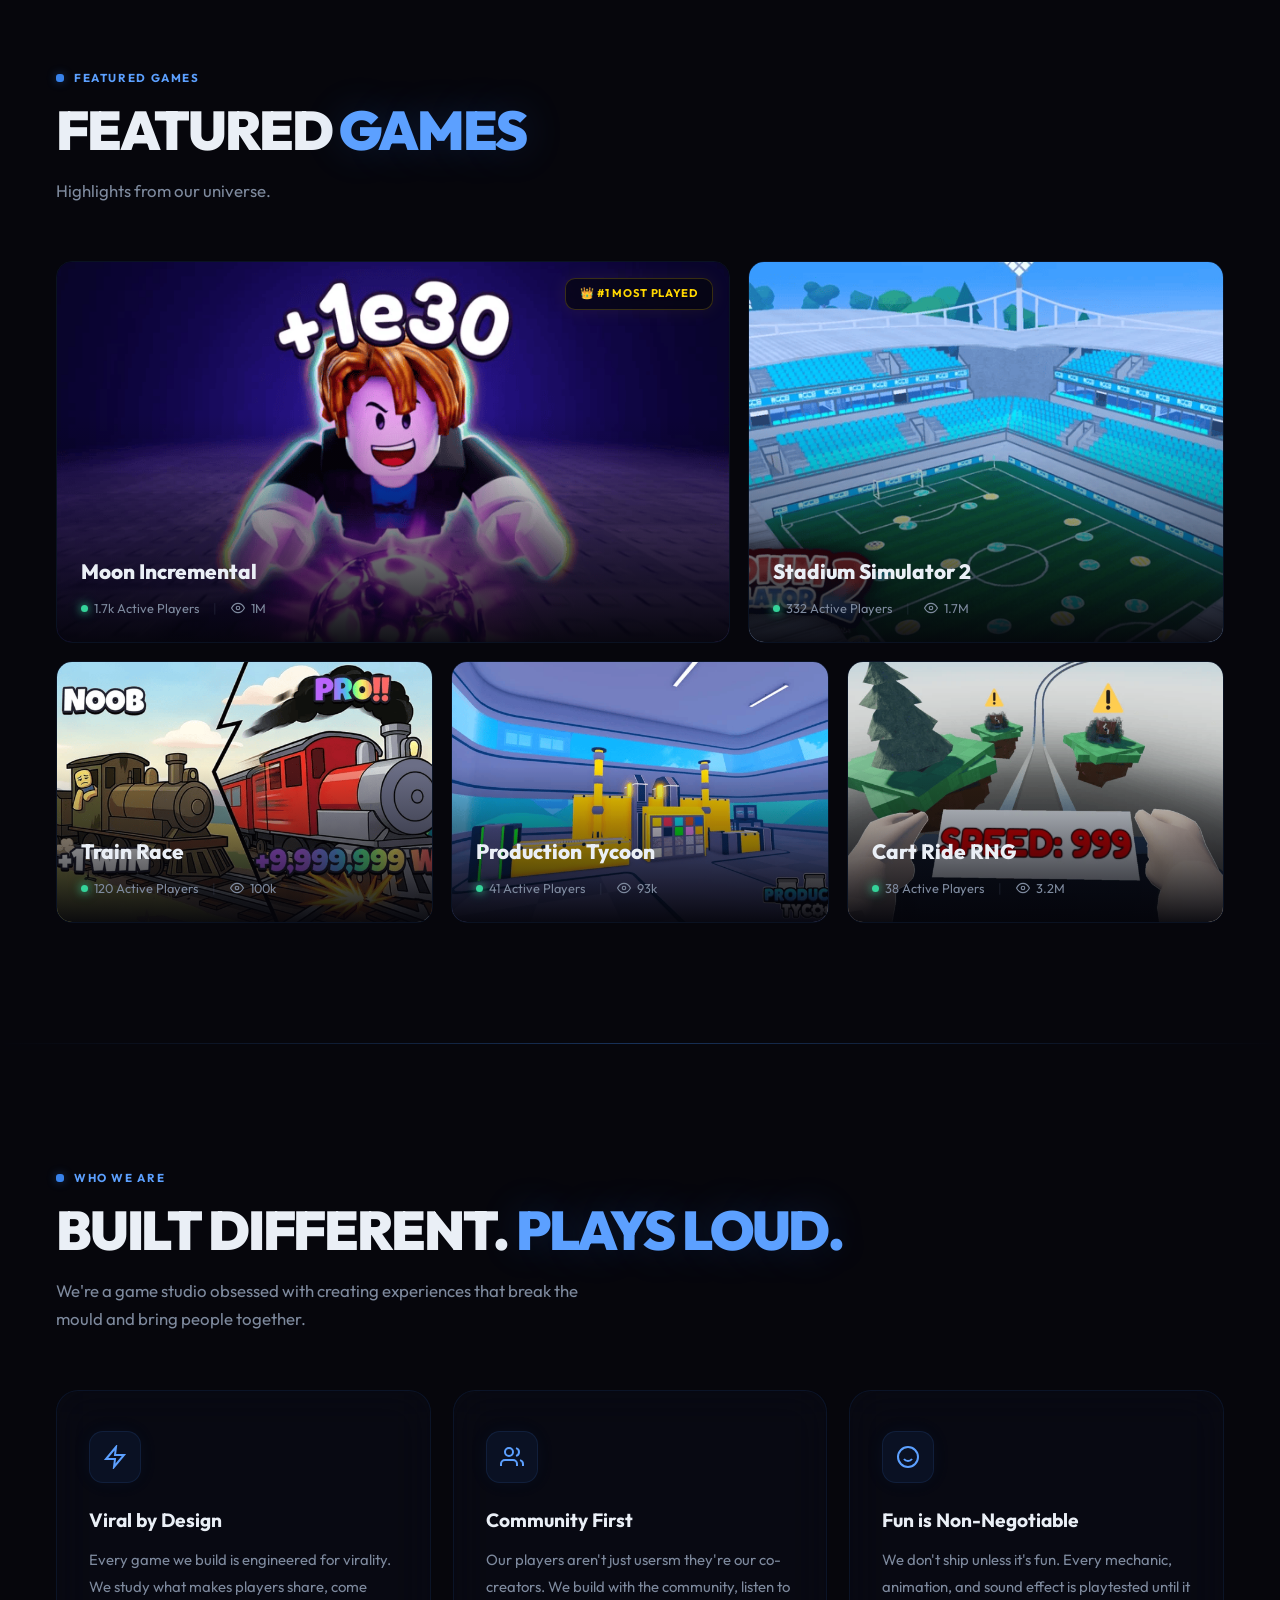
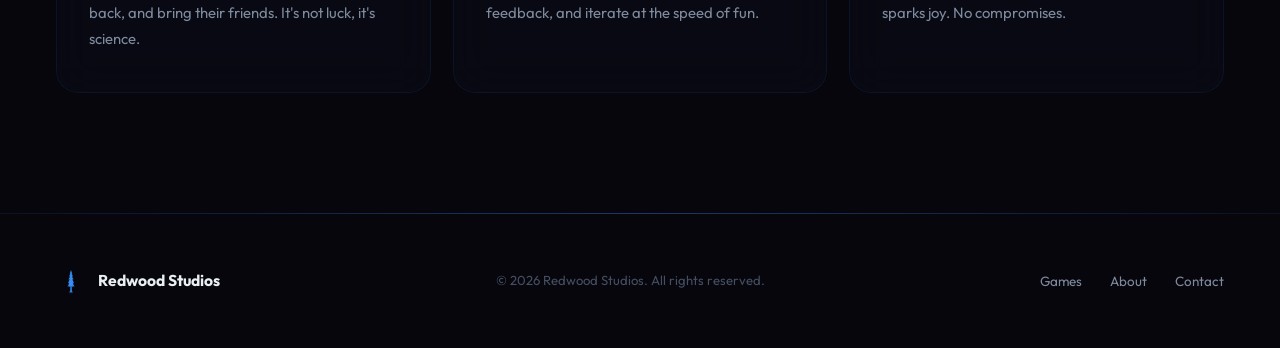
==== commit dc352fa6: "Update index.html" ====
--- a/index.html
+++ b/index.html
@@ -34,8 +34,8 @@
       <div class="hero-content">
         <div class="hero-badge">System Operational</div>
         <h1>PLAY HARD.<br><span class="highlight">STAY HOOKED.</span></h1>
-        <p class="hero-subtitle">We don't follow the trend — we start the conversation.</p>
-        <p class="hero-tagline">Viral games. Bold ideas. Community that plays loud.</p>
+        <p class="hero-subtitle">innovating games on Roblox, one game at a time.</p>
+        <p class="hero-tagline">Viral games. Great fun. Community Loved.</p>
         <div class="hero-buttons">
           <a href="games.html" class="btn-primary">Play Our Games &rarr;</a>
           <a href="contact.html" class="btn-outline">Partner With Us</a>
@@ -248,14 +248,14 @@
           <svg width="24" height="24" fill="none" stroke="currentColor" stroke-width="2" viewBox="0 0 24 24"><polygon points="13 2 3 14 12 14 11 22 21 10 12 10 13 2"/></svg>
         </div>
         <h3>Viral by Design</h3>
-        <p>Every game we build is engineered for virality. We study what makes players share, come back, and bring their friends. It's not luck — it's science.</p>
+        <p>Every game we build is engineered for virality. We study what makes players share, come back, and bring their friends. It's not luck, it's science.</p>
       </div>
       <div class="glass-card reveal">
         <div class="card-icon">
           <svg width="24" height="24" fill="none" stroke="currentColor" stroke-width="2" viewBox="0 0 24 24"><path d="M17 21v-2a4 4 0 0 0-4-4H5a4 4 0 0 0-4 4v2"/><circle cx="9" cy="7" r="4"/><path d="M23 21v-2a4 4 0 0 0-3-3.87"/><path d="M16 3.13a4 4 0 0 1 0 7.75"/></svg>
         </div>
         <h3>Community First</h3>
-        <p>Our players aren't just users — they're our co-creators. We build with the community, listen to feedback, and iterate at the speed of fun.</p>
+        <p>Our players aren't just usersm they're our co-creators. We build with the community, listen to feedback, and iterate at the speed of fun.</p>
       </div>
       <div class="glass-card reveal">
         <div class="card-icon">
